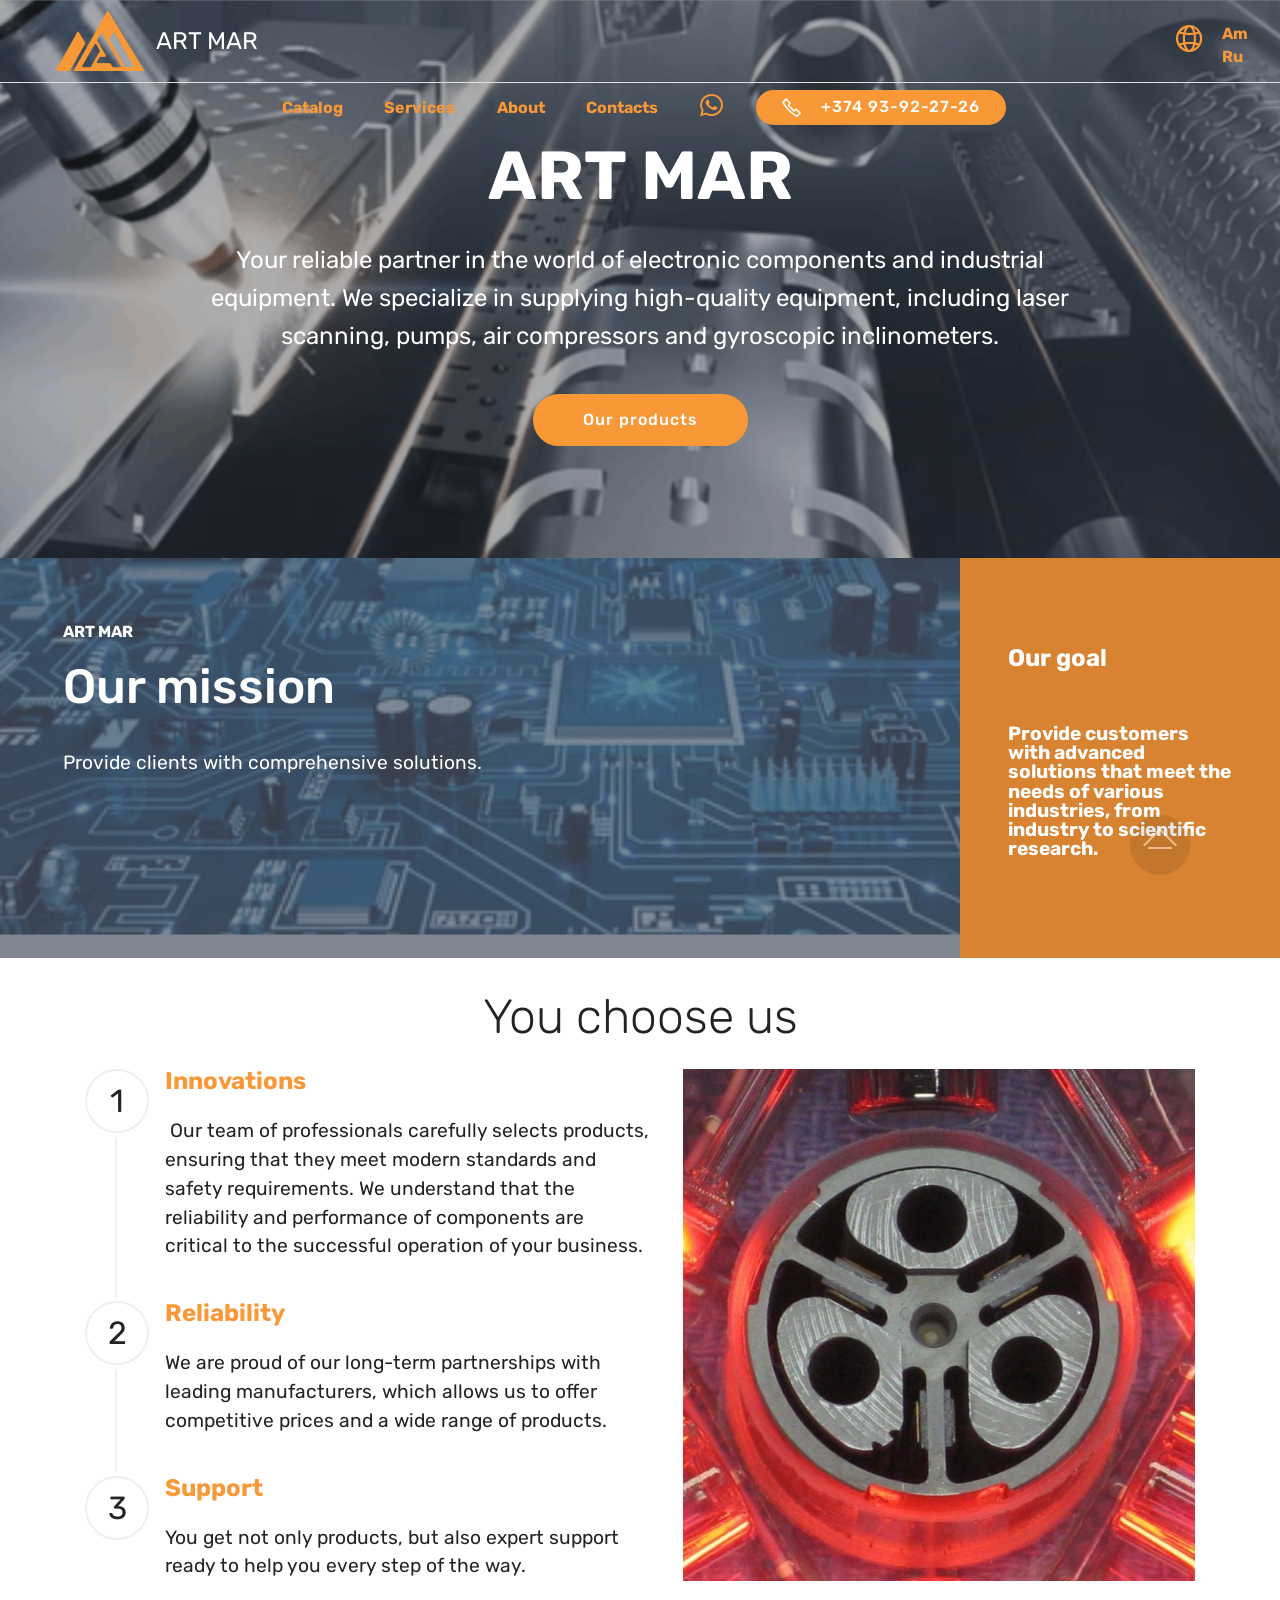
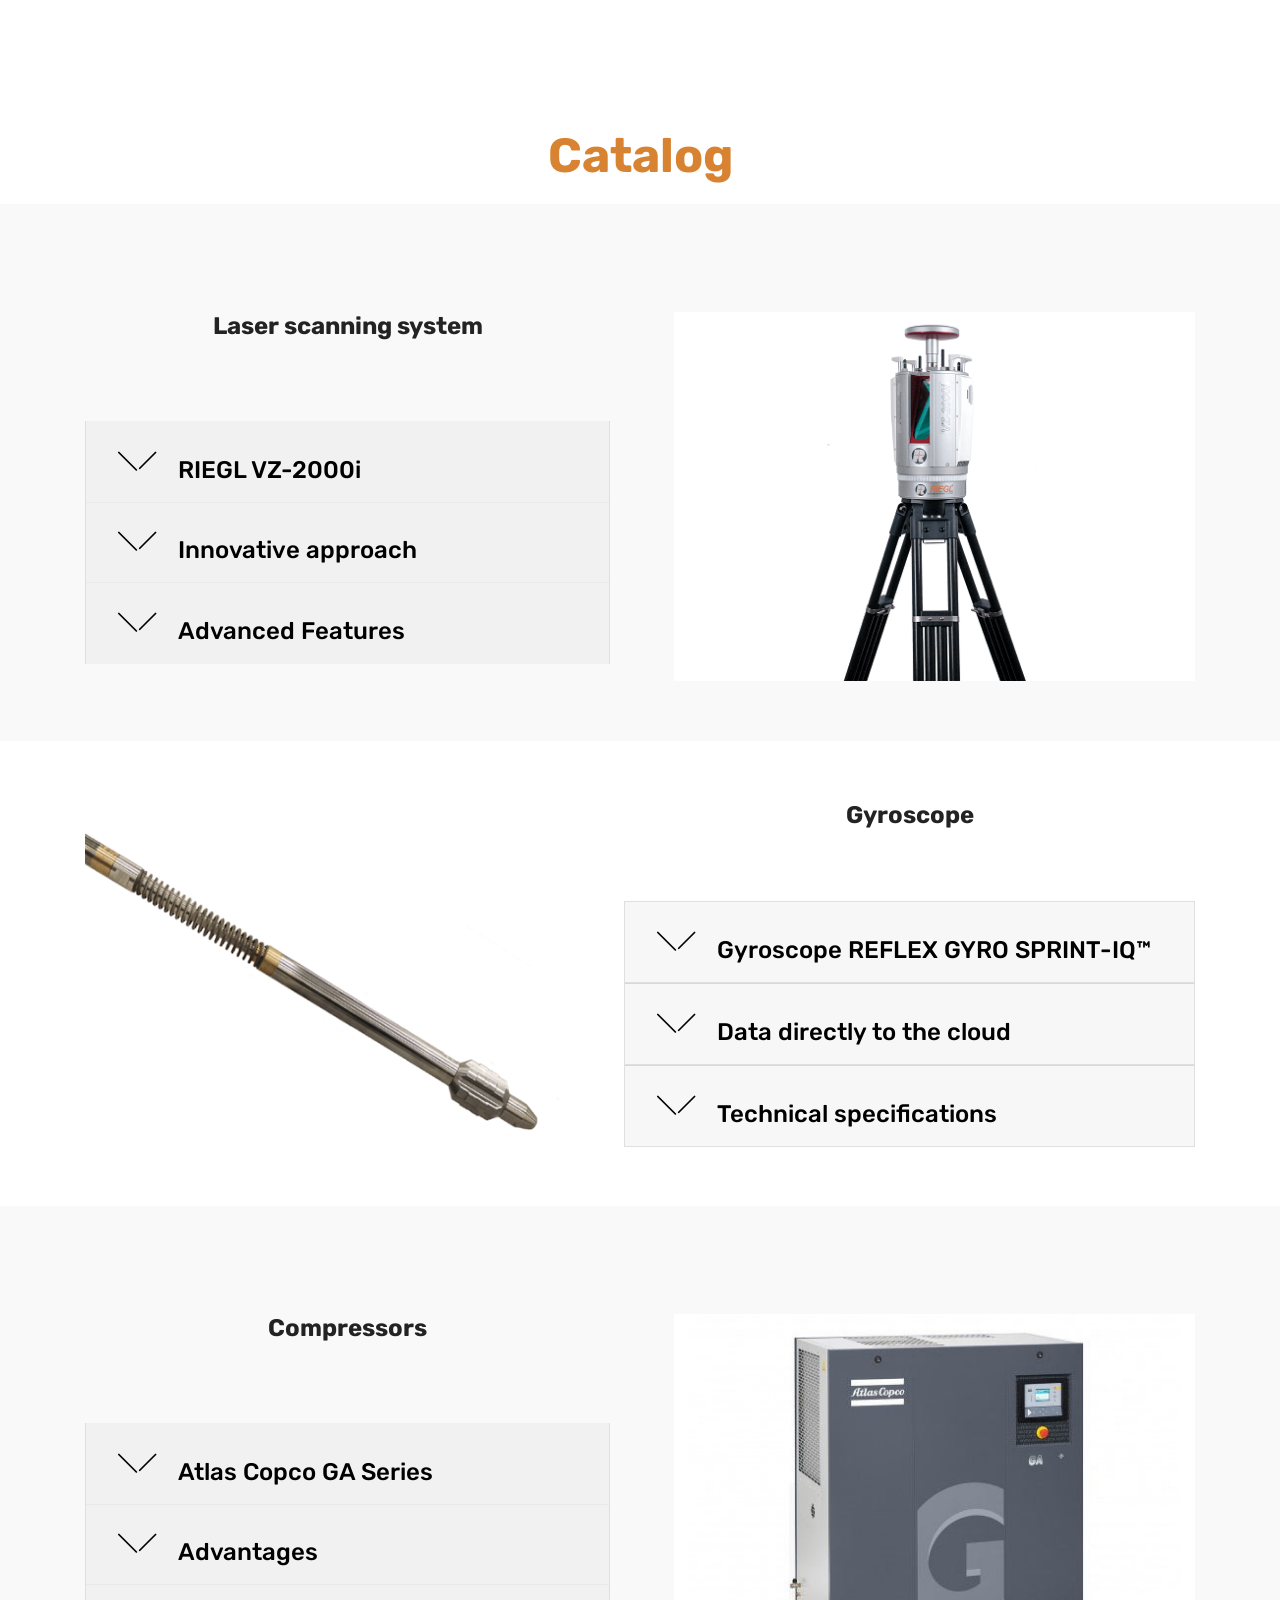
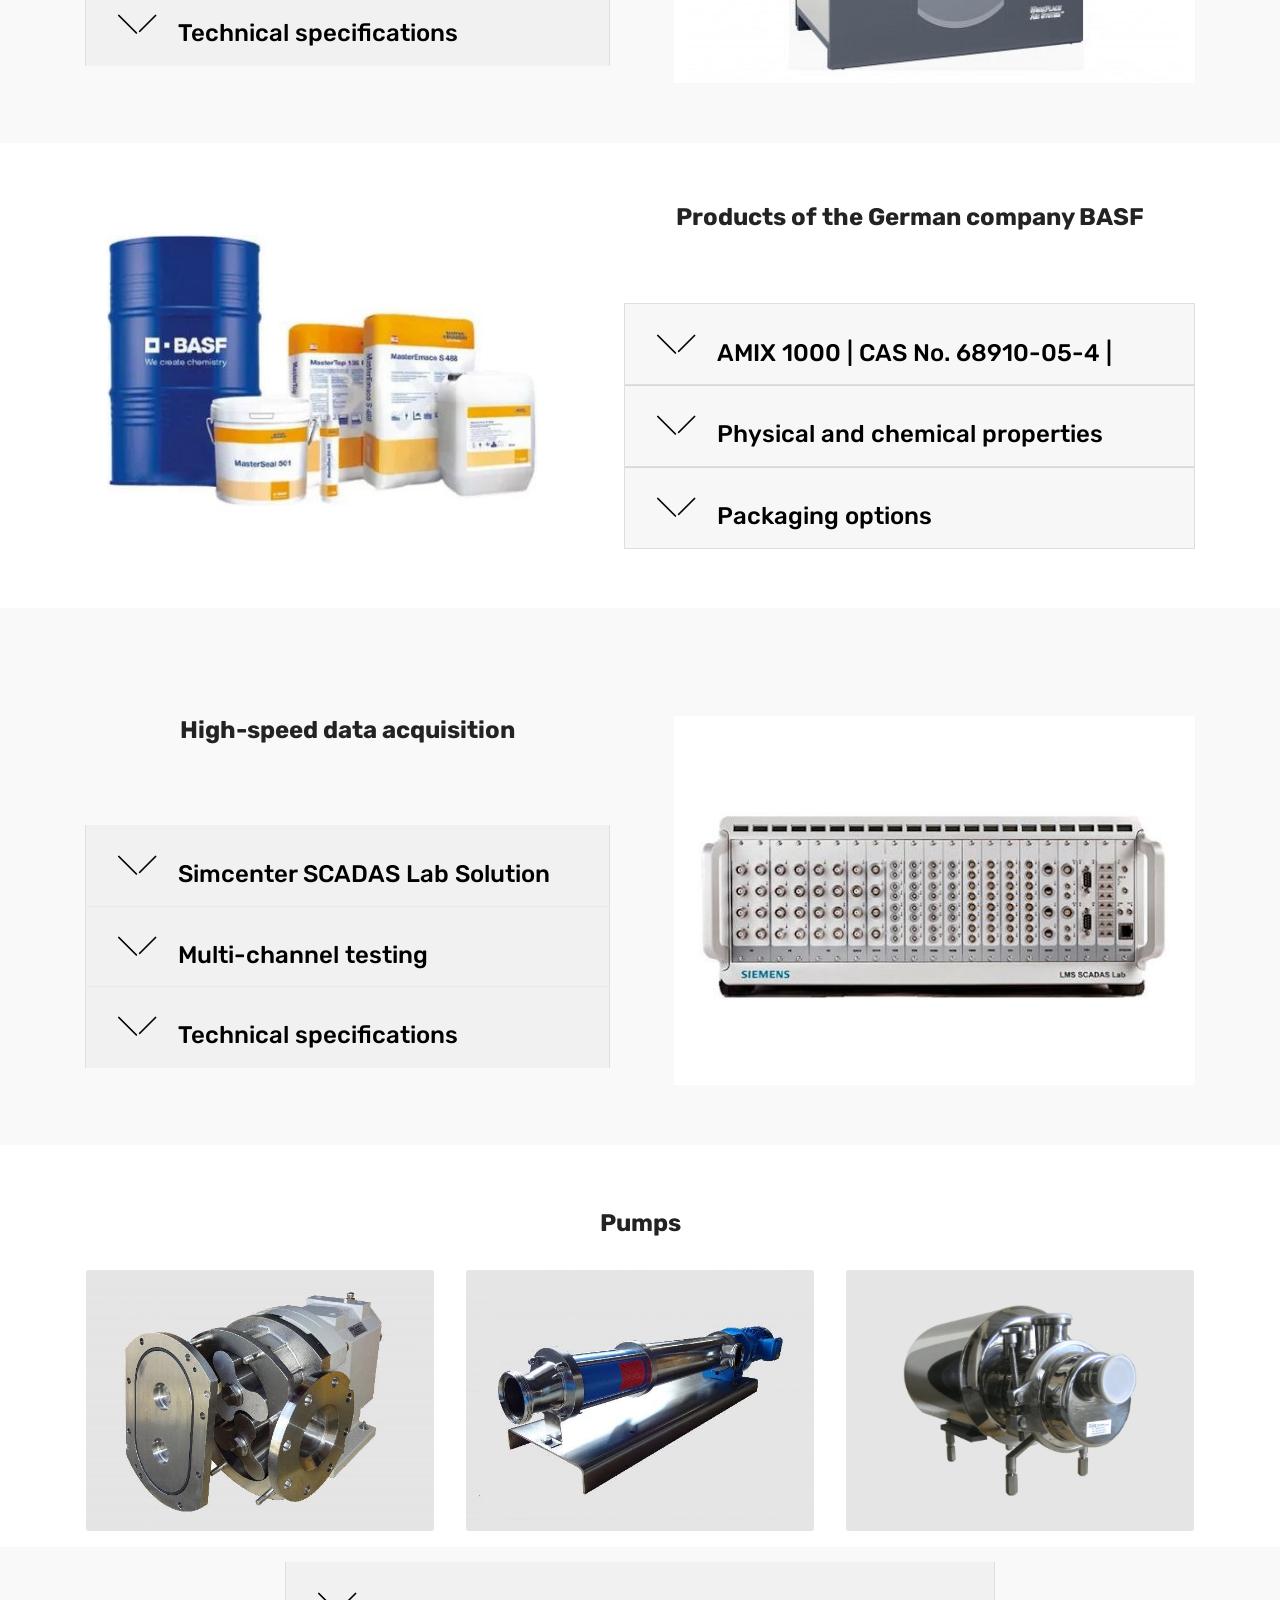
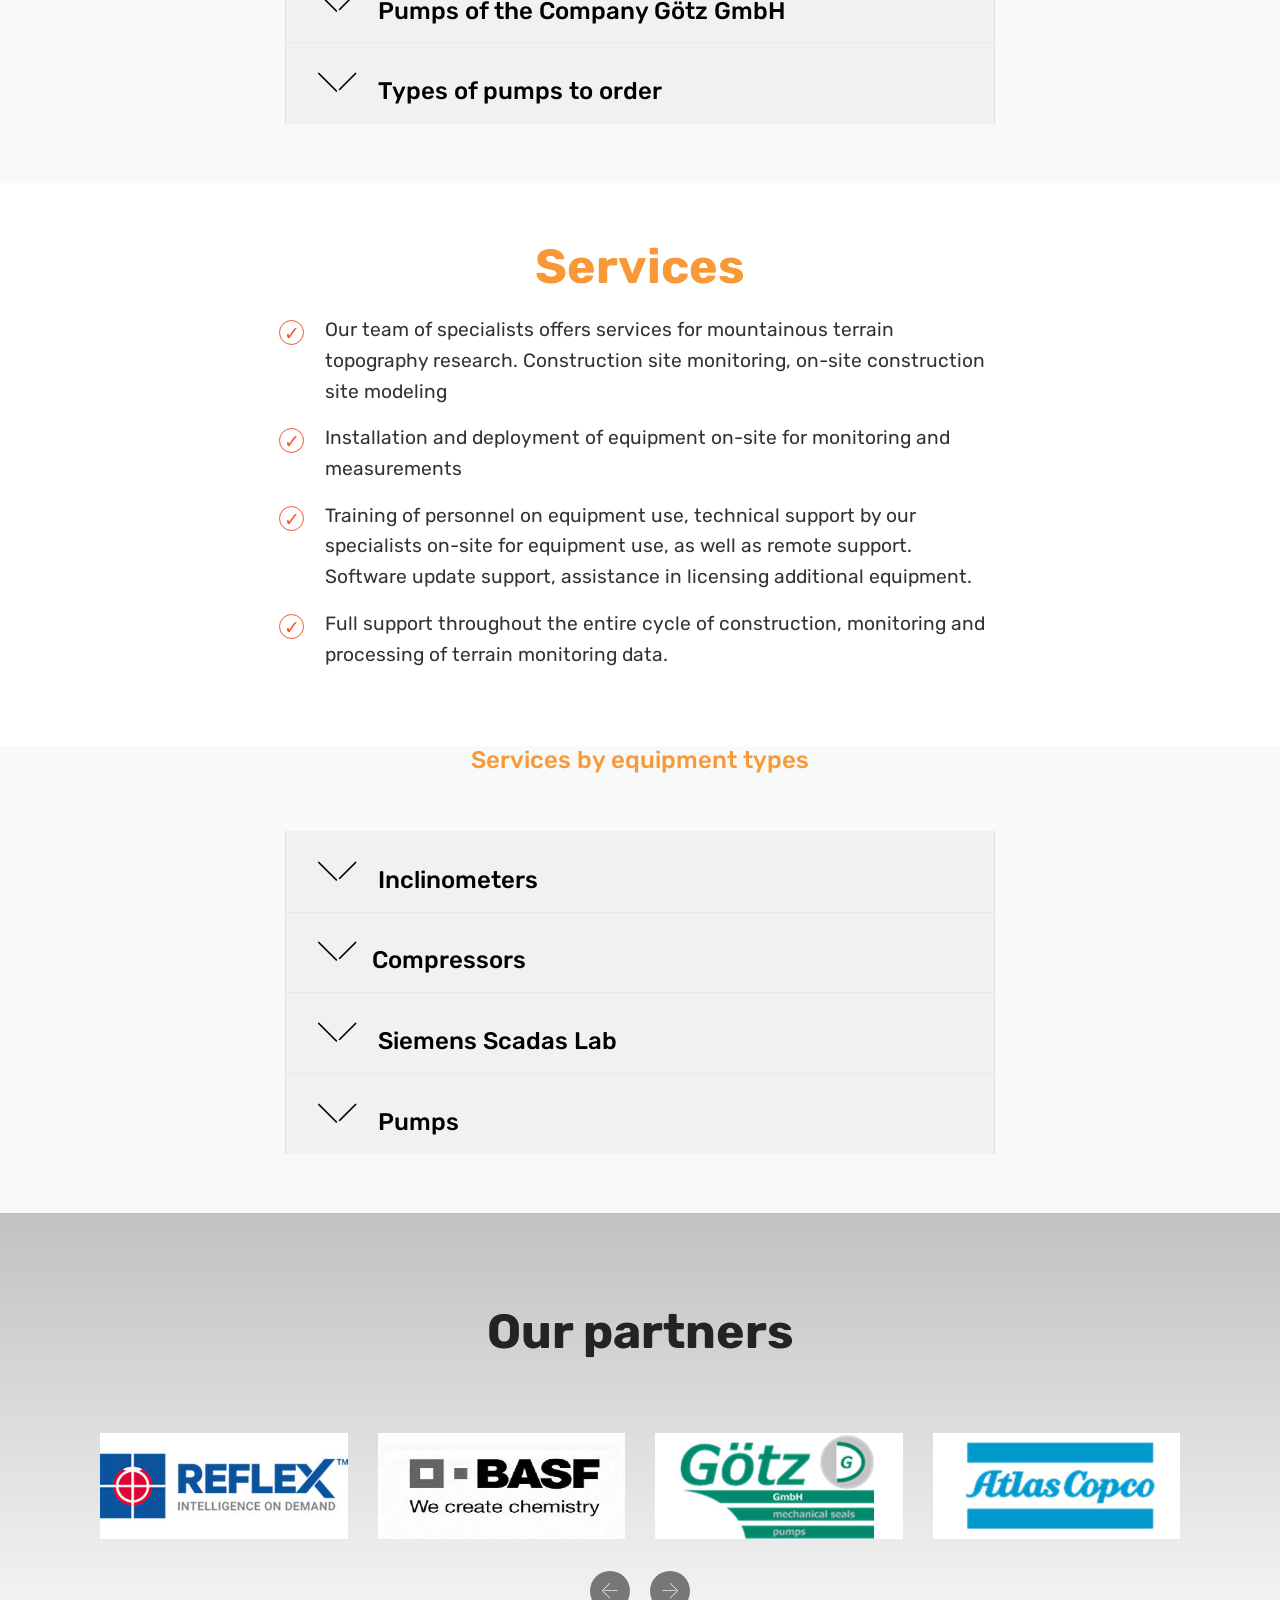
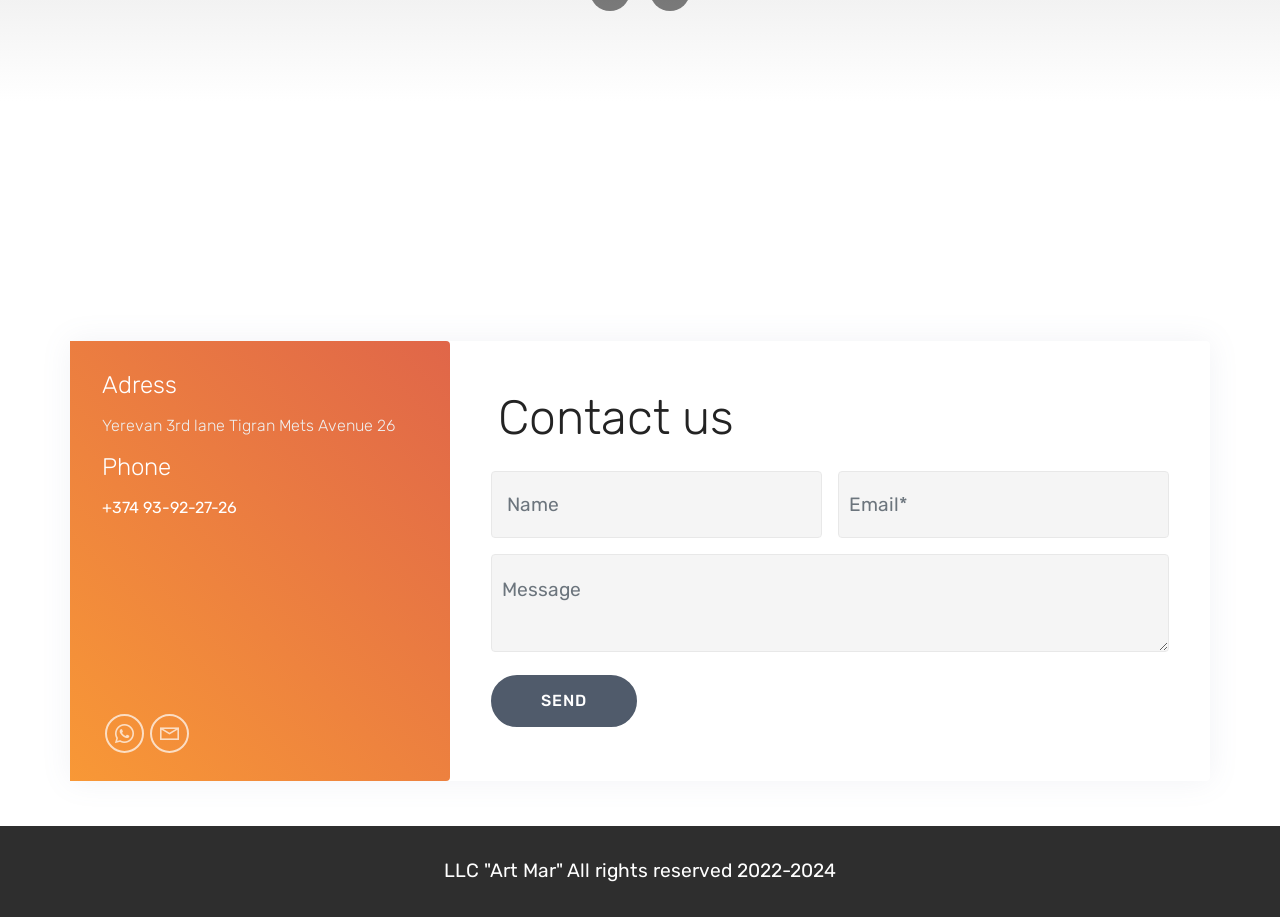
==== en/index.html @ 4bbd4795 "Import current artmar.am site (Mobirise 5.8 export, hy/en/ru) Co-Authored-By: Claude Opus 5.5 (1M co" ====
<!DOCTYPE html>
<html  >
<head>
  <!-- Site made with Mobirise Website Builder v5.8.0, https://mobirise.com -->
  <meta charset="UTF-8">
  <meta http-equiv="X-UA-Compatible" content="IE=edge">
  <meta name="generator" content="Mobirise v5.8.0, mobirise.com">
  <meta name="viewport" content="width=device-width, initial-scale=1, minimum-scale=1">
  <link rel="shortcut icon" href="assets/images/untitled-2-128x89.png" type="image/x-icon">
  <meta name="description" content="Partner in the world of electronic components and industrial equipment. We specialize in supplying high-quality equipment, including laser scanning, pumps, air compressors and gyroscopic inclinometers.">
  
  
  <title>АRT MAR</title>
  <link rel="stylesheet" href="assets/web/assets/mobirise-icons2/mobirise2.css">
  <link rel="stylesheet" href="assets/web/assets/mobirise-icons/mobirise-icons.css">
  <link rel="stylesheet" href="assets/bootstrap/css/bootstrap.min.css">
  <link rel="stylesheet" href="assets/bootstrap/css/bootstrap-grid.min.css">
  <link rel="stylesheet" href="assets/bootstrap/css/bootstrap-reboot.min.css">
  <link rel="stylesheet" href="assets/animate-css/css/animate.css">
  <link rel="stylesheet" href="assets/animate-css/css/animate.compat.css">
  <link rel="stylesheet" href="assets/animate-css/css/animate.min.css">
  <link rel="stylesheet" href="assets/animate-css/css/animation_utility.css">
  <link rel="stylesheet" href="assets/tether/tether.min.css">
  <link rel="stylesheet" href="assets/dropdown/css/style.css">
  <link rel="stylesheet" href="assets/socicon/css/styles.css">
  <link rel="stylesheet" href="assets/theme/css/style.css">
  <link rel="preload" href="https://fonts.googleapis.com/css?family=Rubik:300,400,500,600,700,800,900,300i,400i,500i,600i,700i,800i,900i&display=swap" as="style" onload="this.onload=null;this.rel='stylesheet'">
  <noscript><link rel="stylesheet" href="https://fonts.googleapis.com/css?family=Rubik:300,400,500,600,700,800,900,300i,400i,500i,600i,700i,800i,900i&display=swap"></noscript>
  <link rel="preload" as="style" href="assets/mobirise/css/mbr-additional.css"><link rel="stylesheet" href="assets/mobirise/css/mbr-additional.css" type="text/css">

  
  
  
</head>
<body>
  
  <section class="animateMenu7 extMenu7 menu cid-uuNl1DZZaf" once="menu" id="animateMenu7-2f">

    

    <nav class="navbar navbar-dropdown align-items-center navbar-fixed-top navbar-toggleable-sm bg-color transparent">
        <div class="menu-content-top" id="topLine">
            <div class="menu-logo">
                <div class="navbar-brand">
                    <span class="navbar-logo">
                        
                            <img src="assets/images/untitled-2-121x84.png" alt="" style="height: 3.8rem;">
                        
                    </span>
                    <span class="navbar-caption-wrap"><a href="https://mobiri.se" class="brand-link mbr-black text-white display-5">АRT MAR</a></span>
                </div>
            </div>
            <div class="menu-content-right">
                <div class="info-widget">
                    <a href="https://wa.me/37493922726"><span class="widget-icon mbr-iconfont mobi-mbri-globe-2 mobi-mbri" style="color: rgb(248, 152, 54); fill: rgb(248, 152, 54);"></span></a>
                    <div class="widget-content display-4">
                        <p class="widget-title mbr-fonts-style display-4"><a href="http://artmar.am/" class="text-secondary text-primary"><strong>Am</strong></a></p>
                        <p class="widget-text mbr-fonts-style display-4"><a href="http://artmar.am/ru" class="text-secondary text-primary"><strong>Ru</strong></a></p>
                    </div>
                </div>
                
                
            </div>
            <button class="navbar-toggler " type="button" data-toggle="collapse" data-target="#navbarSupportedContent, #topLine" aria-controls="navbarSupportedContent" aria-expanded="false" aria-label="Toggle navigation">
                <div class="hamburger">
                    <span></span>
                    <span></span>
                    <span></span>
                    <span></span>
                </div>
            </button>
        </div>
        <div class="menu-bottom">
            <div class="collapse navbar-collapse" id="navbarSupportedContent">
                <ul class="navbar-nav nav-dropdown js-float-line" data-app-modern-menu="true"><li class="nav-item">
                        <a class="nav-link link mbr-black text-secondary display-4" href="index.html#content4-22"><strong>Catalog</strong></a>
                    </li><li class="nav-item">
                        <a class="nav-link link mbr-black text-secondary display-4" href="index.html#content4-2a"><strong>Services</strong></a>
                    </li>
                    <li class="nav-item">
                        <a class="nav-link link mbr-black text-secondary display-4" href="index.html#step3-4"><strong>About</strong></a>
                    </li>
                    
                    <li class="nav-item">
                        <a class="nav-link link mbr-black text-secondary display-4" href="index.html#animateForm8-1k"><strong>Contacts</strong></a>
                    </li><li class="nav-item"><a class="nav-link link mbr-black text-secondary text-primary display-4" href="https://wa.me/37493922726"><span class="socicon socicon-whatsapp mbr-iconfont mbr-iconfont-btn" style="color: rgb(248, 152, 54);"></span></a></li></ul>
                <div class="navbar-buttons mbr-section-btn"><a class="btn btn-sm btn-secondary display-4" href="tel:+374 93-92-27-26"><span class="mobi-mbri mobi-mbri-phone mbr-iconfont mbr-iconfont-btn">&nbsp;</span>+374 93-92-27-26<br></a></div>
            </div>
        </div>
    </nav>
</section>

<section class="header1 cid-twp7BubWns mbr-parallax-background" id="header16-2">

    

    <div class="mbr-overlay" style="opacity: 0.4; background-color: rgb(51, 51, 51);">
    </div>

    <div class="container">
        <div class="row justify-content-md-center">
            <div class="col-md-10 align-center">
                <h1 class="mbr-section-title mbr-bold pb-3 mbr-fonts-style display-1">
                    АRТ МАR</h1>
                
                <p class="mbr-text pb-3 mbr-fonts-style display-5">Your reliable partner in the world of electronic components and industrial equipment. We specialize in supplying high-quality equipment, including laser scanning, pumps, air compressors and gyroscopic inclinometers.</p>
                <div class="mbr-section-btn"><a class="btn btn-md btn-secondary display-4" href="index.html#content4-22">Our products</a></div>
            </div>
        </div>
    </div>

</section>

<section class="animateFeatures44 extFeatures cid-utUwN54ZPF mbr-parallax-background" id="animateFeatures44-1w">

    
    <div class="mbr-overlay" style="opacity: 0.7; background-color: rgb(80, 91, 107);">
    </div>
    <div class="container-fluid fadeIn scrollanimation animate__animated animate__delay-0s animate__duration-0s animate__slower animate__repeat-1">
        <div class="row">
            <div class="col-lg-6 col-md-12 align-left">
                <div class="content-block">
                    <h3 class="mbr-section-subtitle mbr-regular mbr-black pb-2 mbr-fonts-style display-4"><strong>АRT MAR</strong></h3>
                    <h2 class="mbr-section-title mbr-semibold mbr-black pb-4 mbr-fonts-style display-2">Our mission</h2>
                    <p class="mbr-text mbr-black mbr-regular mbr-light mbr-fonts-style display-7">Provide clients with comprehensive solutions.<br></p>
                    
                </div>
            </div>

            <div class="col-lg-6 col-md-12 col align-left">
                <div class="row h-100">
                    <div class="wrap">
                        <div class="overlay"></div>
                        <div class="img-content"></div>
                        <div class="box-content">
                            <div class="content-box">
                                <h4 class="box-title2 mbr-medium mbr-white pb-2 mbr-fonts-style display-5"><strong><br>Our goal</strong></h4>
                                <h3 class="box-text2 mbr-regular mbr-white pb-2 mbr-fonts-style display-7"><br><br><strong>Provide customers with advanced solutions that meet the needs of various industries, from industry to scientific research.</strong></h3>
                            </div>
                        </div>
                    </div>
                </div>
            </div>
        </div>
    </div>
</section>

<section class="step3 cid-twpafjg8yU" id="step3-4">

    

    
    
    <div class="container">
        <h2 class="mbr-section-title pb-3 mbr-fonts-style align-center display-2">You choose us</h2>
        
        <div class="media-container-row">
            <div class="media-block" style="width: 49%;">
                <div class="mbr-figure">
                    <img src="assets/images/rlg-scaled-2-1023x724.jpeg" alt="">
                </div>
            </div>
            <div class="step-container">
                <div class="card separline pb-4">
                    <div class="step-element d-flex">
                        <div class="step-wrapper pr-3">
                            <div class="step d-flex align-items-center justify-content-center">
                                1
                            </div>
                        </div>          
                        <div class="step-text-content">
                            <h4 class="mbr-step-title pb-3 mbr-fonts-style display-5"><strong>Innovations</strong></h4>
                            <p class="mbr-step-text mbr-fonts-style display-7">&nbsp;Our team of professionals carefully selects products, ensuring that they meet modern standards and safety requirements. We understand that the reliability and performance of components are critical to the successful operation of your business.<br></p>
                        </div>
                    </div>
                </div>

                <div class="card separline pb-4">
                    <div class="step-element d-flex">
                        <div class="step-wrapper pr-3">
                            <div class="step d-flex align-items-center justify-content-center">
                                2
                            </div>
                        </div>          
                        <div class="step-text-content">
                            <h4 class="mbr-step-title pb-3 mbr-fonts-style display-5"><strong>Reliability</strong></h4>
                            <p class="mbr-step-text mbr-fonts-style display-7">We are proud of our long-term partnerships with leading manufacturers, which allows us to offer competitive prices and a wide range of products.<br></p>
                        </div>
                    </div>
                </div>

                <div class="card">
                    <div class="step-element d-flex">
                        <div class="step-wrapper pr-3">
                            <div class="step d-flex align-items-center justify-content-center">
                                3
                            </div>
                        </div>          
                        <div class="step-text-content">
                            <h4 class="mbr-step-title pb-3 mbr-fonts-style display-5"><strong>Support</strong></h4>
                            <p class="mbr-step-text mbr-fonts-style display-7">You get not only products, but also expert support ready to help you every step of the way.</p>
                        </div>
                    </div>
                </div>

                

                

                

                

                

                
            </div>
        </div>
    </div>
</section>

<section class="mbr-section content4 cid-utUIj5cGwU" id="content4-22">

    

    <div class="container">
        <div class="media-container-row">
            <div class="title col-12 col-md-8">
                <h2 class="align-center pb-3 mbr-fonts-style display-2"><strong>
                    Catalog</strong></h2>
                
                
            </div>
        </div>
    </div>
</section>

<section class="accordion2 cid-utTZtPCnCN" id="accordion2-1n">

    


    
    <div class="container">
        <div class="media-container-row pt-5">
            <div class="accordion-content">
                <h2 class="mbr-section-title align-center pb-3 mbr-fonts-style display-5"><strong>Laser scanning system</strong></h2>
                
                <div id="bootstrap-accordion_5" class="panel-group accordionStyles accordion pt-5 mt-3" role="tablist" aria-multiselectable="true">
                        <div class="card">
                            <div class="card-header" role="tab" id="headingOne">
                                <a role="button" class="collapsed panel-title text-black" data-toggle="collapse" data-core="" href="#collapse1_5" aria-expanded="false" aria-controls="collapse1">
                                    <h4 class="mbr-fonts-style display-5">
                                        <span class="sign mbr-iconfont mbri-arrow-down inactive"></span>&nbsp;RIEGL VZ-2000i</h4>
                                </a>
                            </div>
                            <div id="collapse1_5" class="panel-collapse noScroll collapse" role="tabpanel" aria-labelledby="headingOne" data-parent="#bootstrap-accordion_5">
                                <div class="panel-body p-4">
                                    <p class="mbr-fonts-style panel-text display-7">
                                       Based on RIEGL's innovative, forward-looking data processing architecture, internet connectivity and the latest LiDAR waveform processing technology, the RIEGL VZ-2000i long-range 3D laser scanning system combines ease of use in the field with fast, high-accuracy data collection.</p>
                                </div>
                            </div>
                        </div>
                
                        <div class="card">
                            <div class="card-header" role="tab" id="headingTwo">
                                <a role="button" class="collapsed panel-title text-black" data-toggle="collapse" data-core="" href="#collapse2_5" aria-expanded="false" aria-controls="collapse2">
                                    <h4 class="mbr-fonts-style mbr-fonts-style display-5">
                                        <span class="sign mbr-iconfont mbri-arrow-down inactive"></span>&nbsp;Innovative approach</h4>
                                </a>
                                
                            </div>
                            <div id="collapse2_5" class="panel-collapse noScroll collapse" role="tabpanel" aria-labelledby="headingTwo" data-parent="#bootstrap-accordion_5">
                                <div class="panel-body p-4">
                                    <p class="mbr-fonts-style panel-text display-7">
                                       The new processing architecture allows various background tasks (such as point cloud registration, georeferencing, orientation using the integrated inertial measurement unit, etc.) to be performed on board in parallel with the simultaneous acquisition of scan and image data. </p>
                                </div>
                            </div>
                        </div>
                
                        <div class="card">
                            <div class="card-header" role="tab" id="headingThree">
                                <a role="button" class="collapsed panel-title text-black" data-toggle="collapse" data-core="" href="#collapse3_5" aria-expanded="false" aria-controls="collapse3">
                                    <h4 class="mbr-fonts-style display-5">
                                        <span class="sign mbr-iconfont mbri-arrow-down inactive"></span>&nbsp;Advanced Features</h4>
                                </a>
                            </div>
                            <div id="collapse3_5" class="panel-collapse noScroll collapse" role="tabpanel" aria-labelledby="headingThree" data-parent="#bootstrap-accordion_5">
                                <div class="panel-body p-4">
                                    <p class="mbr-fonts-style panel-text display-7">Complete documentation of the scanner software components, available directly on the RIEGL VZ-2000i, provides a solid basis for creating your own python applications to extend the scanner's functionality.</p>
                                </div>
                            </div>
                        </div>
                
                        
                
                        
                
                        
                </div>
            </div>
            <div class="mbr-figure" style="width: 105%;">
                    <img src="assets/images/laser-530x375.png" alt="">
            </div>
        </div>
    </div>
</section>

<section class="toggle2 cid-utTZKrBmK6" id="toggle2-1o">
    
        

    
        <div class="container">
            <div class="media-container-row">
                    <div class="toggle-content">
                        <h2 class="mbr-section-title pb-3 align-left mbr-fonts-style display-5"><strong>Gyroscope</strong></h2>
                        
                        <div id="bootstrap-toggle" class="toggle-panel accordionStyles tab-content pt-5 mt-2">
                            <div class="card">
                                <div class="card-header" role="tab" id="headingOne">
                                    <a role="button" class="collapsed panel-title text-black" data-toggle="collapse" data-core="" href="#collapse1_6" aria-expanded="false" aria-controls="collapse1">
                                        <h4 class="mbr-fonts-style display-5">
                                            <span class="sign mbr-iconfont mbri-arrow-down inactive"></span>&nbsp;Gyroscope REFLEX GYRO SPRINT-IQ™</h4>
                                    </a>
                                </div>
                                <div id="collapse1_6" class="panel-collapse noScroll collapse" role="tabpanel" aria-labelledby="headingOne">
                                    <div class="panel-body p-4">
                                        <p class="mbr-fonts-style panel-text display-7">It operates in continuous, single, multiple and measurement modes and provides high-precision survey data at a speed 3 times faster than currently used gyroscopes.</p>
                                    </div>
                                </div>
                            </div>
                            <div class="card">
                                <div class="card-header" role="tab" id="headingTwo">
                                    <a role="button" class="collapsed panel-title text-black" data-toggle="collapse" data-core="" href="#collapse2_6" aria-expanded="false" aria-controls="collapse2">
                                        <h4 class="mbr-fonts-style display-5">
                                            <span class="sign mbr-iconfont mbri-arrow-down inactive"></span>&nbsp;Data directly to the cloud</h4>
                                    </a>
                                </div>
                                <div id="collapse2_6" class="panel-collapse noScroll collapse" role="tabpanel" aria-labelledby="headingTwo">
                                    <div class="panel-body p-4">
                                        <p class="mbr-fonts-style panel-text display-7">
                                           Capable of surveying at any angle, the REFLEX GYRO SPRINT-IQ™ is well suited for underground and surface drilling in the mineral exploration industry. Working closely with drilling operators, REFLEX has developed a universal undercarriage so that the REFLEX GYRO SPRINT-IQ™ can be used in all standard RC and diamond core applications.</p>
                                    </div>
                                </div>
                            </div>
                            <div class="card">
                                <div class="card-header" role="tab" id="headingThree">
                                    <a role="button" class="collapsed panel-title text-black" data-toggle="collapse" data-core="" href="#collapse3_6" aria-expanded="true" aria-controls="collapse3">
                                        <h4 class="mbr-fonts-style display-5">
                                            <span class="sign mbr-iconfont mbri-arrow-down inactive"></span>&nbsp;Technical specifications</h4>
                                    </a>
                                </div>
                                <div id="collapse3_6" class="panel-collapse noScroll collapse" role="tabpanel" aria-labelledby="headingThree">
                                    <div class="panel-body p-4">
                                        <p class="mbr-fonts-style panel-text display-7">- 42.5mm outer diameter. 1400mm length including battery*<br>- Weight 8kg including battery*<br>- Operating conditions Temperature from 0ºC to +70ºC (from 32ºF to +158ºF)<br>- Depth 6,000psi (3,000m fresh water)<br>- Shock load 500g (including submarine)<br>- Specifications Azimuth +/- 1º ** Immersion +/- 0. 3º<br>- Overview Single and multi-frame modes, continuous mode<br>- Data export CSV<br>- Shooting time &gt;50m/min, continuous<br>- BATTERIES Type Ni-MH. Rechargeable. Operating time 15 hours each. Possibility of replacing in the field. 2 batteries included<br>- Data amount 11 hours of continuous operation<br>- Data export USB and WiFi Format CSV<br></p>
                                    </div>
                                </div>
                            </div>
                            
                            
                            
                        </div>
                    </div>
                <div class="mbr-figure" style="width: 89%;">
                     <img src="assets/images/hiriscope-530x375.png" alt="">
                </div>
            </div>
        </div>
</section>

<section class="accordion2 cid-utTZLObnFg" id="accordion2-1p">

    


    
    <div class="container">
        <div class="media-container-row pt-5">
            <div class="accordion-content">
                <h2 class="mbr-section-title align-center pb-3 mbr-fonts-style display-5"><strong>
                        Compressors</strong></h2>
                
                <div id="bootstrap-accordion_7" class="panel-group accordionStyles accordion pt-5 mt-3" role="tablist" aria-multiselectable="true">
                        <div class="card">
                            <div class="card-header" role="tab" id="headingOne">
                                <a role="button" class="collapsed panel-title text-black" data-toggle="collapse" data-core="" href="#collapse1_7" aria-expanded="false" aria-controls="collapse1">
                                    <h4 class="mbr-fonts-style display-5">
                                        <span class="sign mbr-iconfont mbri-arrow-down inactive"></span>&nbsp;Atlas Copco GA Series</h4>
                                </a>
                            </div>
                            <div id="collapse1_7" class="panel-collapse noScroll collapse" role="tabpanel" aria-labelledby="headingOne" data-parent="#bootstrap-accordion_7">
                                <div class="panel-body p-4">
                                    <p class="mbr-fonts-style panel-text display-7">Original oil-free screw compressors and accessories Atlas Copco GA Series up to 250 kW<br>Atlas Copco compressors are ahead of all competitors in terms of compressed air quality and more. This Swiss manufacturer has managed to create equipment that never fails.<br></p>
                                </div>
                            </div>
                        </div>
                
                        <div class="card">
                            <div class="card-header" role="tab" id="headingTwo">
                                <a role="button" class="collapsed panel-title text-black" data-toggle="collapse" data-core="" href="#collapse2_7" aria-expanded="false" aria-controls="collapse2">
                                    <h4 class="mbr-fonts-style mbr-fonts-style display-5">
                                        <span class="sign mbr-iconfont mbri-arrow-down inactive"></span> Advantages
                                    </h4>
                                </a>
                                
                            </div>
                            <div id="collapse2_7" class="panel-collapse noScroll collapse" role="tabpanel" aria-labelledby="headingTwo" data-parent="#bootstrap-accordion_7">
                                <div class="panel-body p-4">
                                    <p class="mbr-fonts-style panel-text display-7">- maximum energy efficiency<br>- long intervals between maintenance<br>- low noise level<br>- no vibration<br>- environmental safety<br>- 150 years of brand history<br>- reliable operation even in difficult climatic conditions<br></p>
                                </div>
                            </div>
                        </div>
                
                        <div class="card">
                            <div class="card-header" role="tab" id="headingThree">
                                <a role="button" class="collapsed panel-title text-black" data-toggle="collapse" data-core="" href="#collapse3_7" aria-expanded="false" aria-controls="collapse3">
                                    <h4 class="mbr-fonts-style display-5">
                                        <span class="sign mbr-iconfont mbri-arrow-down inactive"></span>&nbsp;Technical specifications</h4>
                                </a>
                            </div>
                            <div id="collapse3_7" class="panel-collapse noScroll collapse" role="tabpanel" aria-labelledby="headingThree" data-parent="#bootstrap-accordion_7">
                                <div class="panel-body p-4">
                                    <p class="mbr-fonts-style panel-text display-7">- pressure from 3 to 40 bar<br>- capacity from 0.4 to 100 m3/min.<br>- power from 2.2 to 500 kW<br></p>
                                </div>
                            </div>
                        </div>
                
                        
                
                        
                
                        
                </div>
            </div>
            <div class="mbr-figure" style="width: 105%;">
                    <img src="assets/images/kompressor-530x375.jpg" alt="">
            </div>
        </div>
    </div>
</section>

<section class="toggle2 cid-utTZMn1sm5" id="toggle2-1q">
    
        

    
        <div class="container">
            <div class="media-container-row">
                    <div class="toggle-content">
                        <h2 class="mbr-section-title pb-3 align-left mbr-fonts-style display-5"><strong>Products of the German company BASF</strong></h2>
                        
                        <div id="bootstrap-toggle" class="toggle-panel accordionStyles tab-content pt-5 mt-2">
                            <div class="card">
                                <div class="card-header" role="tab" id="headingOne">
                                    <a role="button" class="collapsed panel-title text-black" data-toggle="collapse" data-core="" href="#collapse1_8" aria-expanded="false" aria-controls="collapse1">
                                        <h4 class="mbr-fonts-style display-5">
                                            <span class="sign mbr-iconfont mbri-arrow-down inactive"></span>&nbsp;AMIX 1000 | CAS No. 68910-05-4 |</h4>
                                    </a>
                                </div>
                                <div id="collapse1_8" class="panel-collapse noScroll collapse" role="tabpanel" aria-labelledby="headingOne">
                                    <div class="panel-body p-4">
                                        <p class="mbr-fonts-style panel-text display-7">
                                           AMIX 1000 is a component used in so-called "anti-seize" additives for asphalt mixtures. These additives promote adhesion between the mineral and bitumen components of asphalt. In addition, AMIX 1000 is a component of additives for fuels and lubricants and epoxy hardener systems, and serves as a corrosion inhibitor in various areas of the chemical industry. </p>
                                    </div>
                                </div>
                            </div>
                            <div class="card">
                                <div class="card-header" role="tab" id="headingTwo">
                                    <a role="button" class="collapsed panel-title text-black" data-toggle="collapse" data-core="" href="#collapse2_8" aria-expanded="false" aria-controls="collapse2">
                                        <h4 class="mbr-fonts-style display-5">
                                            <span class="sign mbr-iconfont mbri-arrow-down inactive"></span>&nbsp;Physical and chemical properties</h4>
                                    </a>
                                </div>
                                <div id="collapse2_8" class="panel-collapse noScroll collapse" role="tabpanel" aria-labelledby="headingTwo">
                                    <div class="panel-body p-4">
                                        <p class="mbr-fonts-style panel-text display-7">State: liquid<br>Form: highly viscous, liquid<br>Colour: amber-dark brown<br>Odour: amine-like, toxic by inhalation Melting point: about -30 °C<br>Boiling range: 236 - 310 °C (1,013 hPa) Flammability: non-flammable<br>Ignition temperature: 357 °C (DIN EN 14522) Thermal decomposition: 335 °C, 200 kJ/kg (DDK (DIN 51007)).<br>Not a self-degrading substance.<br>Solubility in water: miscible (20 °C) Relative density: 1.0316 (20 °C) (OECD Guideline 109)<br>Density: 1.034 g/cm3 (20 °C)<br>Relative vapour density (air): &gt; 1 (20 °C) Heavier than air.<br>The substance/product is placed on the market or used in a non-solid or granular state.<br></p>
                                    </div>
                                </div>
                            </div>
                            <div class="card">
                                <div class="card-header" role="tab" id="headingThree">
                                    <a role="button" class="collapsed panel-title text-black" data-toggle="collapse" data-core="" href="#collapse3_8" aria-expanded="true" aria-controls="collapse3">
                                        <h4 class="mbr-fonts-style display-5">
                                            <span class="sign mbr-iconfont mbri-arrow-down inactive"></span>&nbsp;Packaging options</h4>
                                    </a>
                                </div>
                                <div id="collapse3_8" class="panel-collapse noScroll collapse" role="tabpanel" aria-labelledby="headingThree">
                                    <div class="panel-body p-4">
                                        <p class="mbr-fonts-style panel-text display-7">1 kg Glass bottle<br>200 kg Steel barrels<br></p>
                                    </div>
                                </div>
                            </div>
                            
                            
                            
                        </div>
                    </div>
                <div class="mbr-figure" style="width: 89%;">
                     <img src="assets/images/chemistry-530x375.jpg" alt="">
                </div>
            </div>
        </div>
</section>

<section class="accordion2 cid-utTZNjbxmX" id="accordion2-1r">

    


    
    <div class="container">
        <div class="media-container-row pt-5">
            <div class="accordion-content">
                <h2 class="mbr-section-title align-center pb-3 mbr-fonts-style display-5"><strong>High-speed data acquisition</strong></h2>
                
                <div id="bootstrap-accordion_9" class="panel-group accordionStyles accordion pt-5 mt-3" role="tablist" aria-multiselectable="true">
                        <div class="card">
                            <div class="card-header" role="tab" id="headingOne">
                                <a role="button" class="collapsed panel-title text-black" data-toggle="collapse" data-core="" href="#collapse1_9" aria-expanded="false" aria-controls="collapse1">
                                    <h4 class="mbr-fonts-style display-5">
                                        <span class="sign mbr-iconfont mbri-arrow-down inactive"></span>&nbsp;Simcenter SCADAS Lab Solution</h4>
                                </a>
                            </div>
                            <div id="collapse1_9" class="panel-collapse noScroll collapse" role="tabpanel" aria-labelledby="headingOne" data-parent="#bootstrap-accordion_9">
                                <div class="panel-body p-4">
                                    <p class="mbr-fonts-style panel-text display-7">for high-speed data acquisition in the lab<br>• The system is designed to fit in a standard 19-inch rack and is powered by AC power<br>• Channel scalability: from eight to over a thousand channels<br>• Excellent data quality, high throughput and channel density: up to 480 channels in a single crate<br>• Supports unlimited channels<br>• Powerful system that does not take up much space in the lab<br></p>
                                </div>
                            </div>
                        </div>
                
                        <div class="card">
                            <div class="card-header" role="tab" id="headingTwo">
                                <a role="button" class="collapsed panel-title text-black" data-toggle="collapse" data-core="" href="#collapse2_9" aria-expanded="false" aria-controls="collapse2">
                                    <h4 class="mbr-fonts-style mbr-fonts-style display-5">
                                        <span class="sign mbr-iconfont mbri-arrow-down inactive"></span>&nbsp;Multi-channel testing</h4>
                                </a>
                                
                            </div>
                            <div id="collapse2_9" class="panel-collapse noScroll collapse" role="tabpanel" aria-labelledby="headingTwo" data-parent="#bootstrap-accordion_9">
                                <div class="panel-body p-4">
                                    <p class="mbr-fonts-style panel-text display-7">
                                       The Simcenter SCADAS Lab solution offers matching amplifiers with unmatched throughput independent of the number of channels, making it an ideal choice for multi-channel modal testing, aircraft ground frequency testing, high-frequency acoustic testing, turbine testing, and other data-intensive measurements. In addition, the mobile capabilities of the SCADAS platform allow the Simcenter SCADAS Lab crate to be connected to the Simcenter SCADAS Mobile analyzer or Simcenter SCADAS Recorder without the need to reconfigure the data acquisition system.</p>
                                </div>
                            </div>
                        </div>
                
                        <div class="card">
                            <div class="card-header" role="tab" id="headingThree">
                                <a role="button" class="collapsed panel-title text-black" data-toggle="collapse" data-core="" href="#collapse3_9" aria-expanded="false" aria-controls="collapse3">
                                    <h4 class="mbr-fonts-style display-5">
                                        <span class="sign mbr-iconfont mbri-arrow-down inactive"></span>&nbsp;Technical specifications</h4>
                                </a>
                            </div>
                            <div id="collapse3_9" class="panel-collapse noScroll collapse" role="tabpanel" aria-labelledby="headingThree" data-parent="#bootstrap-accordion_9">
                                <div class="panel-body p-4">
                                    <p class="mbr-fonts-style panel-text display-7">• Sampling rate up to 204.8 kHz per channel, throughput up to 19 Msps<br>• 24-bit sigma-delta ADC<br>• 150 dB dynamic range<br>• Various types of matching amplifiers and a large selection of standard connectors, including BNC, CAMAC LEMO® and Sub-D for use with patch panels<br>• Optional interfaces for connection to digital CAN-bus data buses, two inputs for connecting speed sensors and outputs from signal generators<br>• Connection of "master" and "slave" crates for distributed configuration of data acquisition systems using long-distance fiber optic cables with a data transfer rate of 1.25 Gbps<br>• Only high-quality electronic components with an extended operating temperature range are used in the amplifiers for optimal reliability<br>Model SCADAS lab<br>BrandSiemens<br>Country - Belgium<br></p>
                                </div>
                            </div>
                        </div>
                
                        
                
                        
                
                        
                </div>
            </div>
            <div class="mbr-figure" style="width: 105%;">
                    <img src="assets/images/simcenter-530x375.jpg" alt="">
            </div>
        </div>
    </div>
</section>

<section data-bs-version="5.1" class="header6 cid-utUHbFwsO4" id="header6-20">

    

    
    

    <div class="align-center container">
        <div class="row justify-content-center">
            <div class="col-12 col-lg-12">
                <h1 class="mbr-section-title mbr-fonts-style mbr-white mb-3 display-5"><strong>Pumps</strong></h1>
                
                
                
            </div>
        </div>
    </div>
</section>

<section class="animateFeatures30 extFeatures cid-utU1jKp8E1" id="animateFeatures30-1t">

    

    
    
    <div class="container fadeIn scrollanimation animate__animated animate__delay-0s animate__duration-0s animate__slower animate__repeat-1">
        <div class="row justify-content-center">
            <div class="card p-3 col-12 col-md-6 col-lg-4">
                <div class="card-wrapper">
                    <div class="card-img">
                        <img src="assets/images/nasos-624x468.jpg" alt="">
                    </div>
                    
                </div>
            </div>
            <div class="card p-3 col-12 col-md-6 col-lg-4">
                <div class="card-wrapper">
                    <div class="card-img">
                        <img src="assets/images/nasos-p2-630x472.jpg" alt="">
                    </div>
                    
                </div>
            </div>
            <div class="card p-3 col-12 col-md-6 col-lg-4">
                <div class="card-wrapper">
                    <div class="card-img">
                        <img src="assets/images/nasos-p1-440x330.png" alt="">
                    </div>
                    
                </div>
            </div>
            
        </div>
        
    </div>
</section>

<section class="accordion1 cid-utUwCI1lzx" id="accordion1-1v">

    

    
    <div class="container">
        <div class="media-container-row">
            <div class="col-12 col-md-8">
                <div class="section-head text-center space30">
                    
                </div>
                <div class="clearfix"></div>
                <div id="bootstrap-accordion_12" class="panel-group accordionStyles accordion" role="tablist" aria-multiselectable="true">
                    <div class="card">
                        <div class="card-header" role="tab" id="headingOne">
                            <a role="button" class="panel-title collapsed text-black" data-toggle="collapse" data-core="" href="#collapse1_12" aria-expanded="false" aria-controls="collapse1">
                                <h4 class="mbr-fonts-style display-5">
                                    <span class="sign mbr-iconfont mbri-arrow-down inactive"></span>&nbsp;Pumps of the Company Götz GmbH</h4>
                            </a>
                        </div>
                        <div id="collapse1_12" class="panel-collapse noScroll collapse " role="tabpanel" aria-labelledby="headingOne" data-parent="#bootstrap-accordion_12">
                            <div class="panel-body p-4">
                                <p class="mbr-fonts-style panel-text display-7">The pumps are designed for various industrial processes. In particular, these are pumps for the beverage, food and chemical industries.</p>
                            </div>
                        </div>
                    </div>
                    <div class="card">
                        <div class="card-header" role="tab" id="headingTwo">
                            <a role="button" class="collapsed panel-title text-black" data-toggle="collapse" data-core="" href="#collapse2_12" aria-expanded="false" aria-controls="collapse2">
                                <h4 class="mbr-fonts-style display-5">
                                    <span class="sign mbr-iconfont mbri-arrow-down inactive"></span>&nbsp;Types of pumps to order</h4>
                            </a>

                        </div>
                        <div id="collapse2_12" class="panel-collapse noScroll collapse" role="tabpanel" aria-labelledby="headingTwo" data-parent="#bootstrap-accordion_12">
                            <div class="panel-body p-4">
                                <p class="mbr-fonts-style panel-text display-7">Diaphragm pumps (hygienic)<br>Centrifugal pumps<br>Vacuum pumps<br>Submersible pumps<br>Boiler feed pumps<br>Side channel pumps<br>High pressure pumps<br>Magnetic coupling pumps<br>Rotary vane blowers<br>Rotary vane pumps<br>Screw compressors</p>
                            </div>
                        </div>
                    </div>
                    
                    
                    
                    
                </div>
            </div>
        </div>
    </div>
</section>

<section class="mbr-section content4 cid-uuNgyYOviB" id="content4-2a">

    

    <div class="container">
        <div class="media-container-row">
            <div class="title col-12 col-md-8">
                <h2 class="align-center pb-3 mbr-fonts-style display-2"><strong>
                    Services</strong></h2>
                
                
            </div>
        </div>
    </div>
</section>

<section class="mbr-section article content12 cid-uuNgzW8kl0" id="content12-2b">
     

    <div class="container">
        <div class="media-container-row">
            <div class="mbr-text counter-container col-12 col-md-8 mbr-fonts-style display-7">
                <ul>
                    <li>Our team of specialists offers services for mountainous terrain topography research. Construction site monitoring, on-site construction site modeling</li><li>Installation and deployment of equipment on-site for monitoring and measurements</li><li>Training of personnel on equipment use, technical support by our specialists on-site for equipment use, as well as remote support. Software update support, assistance in licensing additional equipment.</li><li>Full support throughout the entire cycle of construction, monitoring and processing of terrain monitoring data.</li>
                </ul>
            </div>
        </div>
    </div>
</section>

<section class="accordion1 cid-uuNfVSB7LT" id="accordion1-28">

    

    
    <div class="container">
        <div class="media-container-row">
            <div class="col-12 col-md-8">
                <div class="section-head text-center space30">
                    <h2 class="mbr-section-title pb-5 mbr-fonts-style display-5">Services by equipment types</h2>
                </div>
                <div class="clearfix"></div>
                <div id="bootstrap-accordion_15" class="panel-group accordionStyles accordion" role="tablist" aria-multiselectable="true">
                    <div class="card">
                        <div class="card-header" role="tab" id="headingOne">
                            <a role="button" class="panel-title collapsed text-black" data-toggle="collapse" data-core="" href="#collapse1_15" aria-expanded="false" aria-controls="collapse1">
                                <h4 class="mbr-fonts-style display-5">
                                    <span class="sign mbr-iconfont mbri-arrow-down inactive"></span>
                                    Inclinometers</h4>
                            </a>
                        </div>
                        <div id="collapse1_15" class="panel-collapse noScroll collapse " role="tabpanel" aria-labelledby="headingOne" data-parent="#bootstrap-accordion_15">
                            <div class="panel-body p-4">
                                <p class="mbr-fonts-style panel-text display-7">A team of specialists with the help of a high-tech complex, the fastest and most accurate inclinometry system REFLEX GYRO SPRINT-IQ, together with your company's drilling operators, will perform all continuous survey work with an electronic depth meter in real time - users get instant access to results via the IMDEXHUB-IQ™ cloud solution. When working in continuous mode, the advantages of REFLEX GYRO SPRINT-IQ™ include a survey speed of more than 150 meters per minute with constant quality and accuracy of results. With REFLEX GYRO SPRINT-IQ™, you can be sure of the survey data that comes from north-oriented sensors. The REFLEX GYRO SPRINT-IQ™ gyroscopic inclinometer operates in continuous, single-point, multi-point, overshot modes, and provides very accurate survey data 3 times faster than currently used gyroscopic inclinometers. We are available to train drilling professionals in the system. The tool requires minimal training and an intuitive interface that makes it easy to use. Connecting to the IMDEXHUB-IQ™ cloud service helps optimize the data solution, including a secure chain of custody, quality assurance and control, and real-time access to drilling data. Seamless data transfer from site to office reduces human error in processing and interpretation, and provides you with important borehole information you can rely on. The REFLEX GYRO SPRINT-IQ™ gyroscopic inclinometer, suitable for surveying at all heights, is well suited for underground and above-ground drilling operations. The REFLEX GYRO SPRINT-IQ™ can be used in all standard applications with OC and diamond core.<br></p>
                            </div>
                        </div>
                    </div>
                    <div class="card">
                        <div class="card-header" role="tab" id="headingTwo">
                            <a role="button" class="collapsed panel-title text-black" data-toggle="collapse" data-core="" href="#collapse2_15" aria-expanded="false" aria-controls="collapse2">
                                <h4 class="mbr-fonts-style display-5">
                                    <span class="sign mbr-iconfont mbri-arrow-down inactive"></span>Compressors</h4>
                            </a>

                        </div>
                        <div id="collapse2_15" class="panel-collapse noScroll collapse" role="tabpanel" aria-labelledby="headingTwo" data-parent="#bootstrap-accordion_15">
                            <div class="panel-body p-4">
                                <p class="mbr-fonts-style panel-text display-7">Purchase, installation and commissioning of air screw compressors. Our specialists will help to design the optimal conditions for connecting an Atlas Copco GA series air compressor on site for the customer's tasks. We calculate the flow, pressure and operating modes for uninterrupted operation of the air supply system. Full analysis of the results based on the results of work cycles, adjustment of air supply volumes to consumers. We provide full technical support for equipment within the warranty service. Maintenance, repair, remote technical support on any issues. Our specialists will help you choose any compressor for your business in any industrial sector, mining enterprises, medical institutions, vehicle maintenance stations, production sites, metalworking, injection molding plastic shops.<br></p>
                            </div>
                        </div>
                    </div>
                    <div class="card">
                        <div class="card-header" role="tab" id="headingThree">
                            <a role="button" class="collapsed text-black panel-title" data-toggle="collapse" data-core="" href="#collapse3_15" aria-expanded="false" aria-controls="collapse3">
                                <h4 class="mbr-fonts-style display-5">
                                    <span class="sign mbr-iconfont mbri-arrow-down inactive"></span>&nbsp;Siemens Scadas Lab</h4>
                            </a>
                        </div>
                        <div id="collapse3_15" class="panel-collapse noScroll collapse" role="tabpanel" aria-labelledby="headingThree" data-parent="#bootstrap-accordion_15">
                            <div class="panel-body p-4">
                                <p class="mbr-fonts-style panel-text display-7">Our company implements a solution for complex laboratory testing with the Siemens system - Simcenter SCADAS Lab, for high-speed data acquisition.<br>Simcenter SCADAS Lab equipment offers matching amplifiers with unrivaled bandwidth, independent of the number of channels, which makes it an ideal choice for multi-channel modal testing, ground frequency testing of aircraft, high-frequency acoustic testing, turbine testing and other types of measurements that require processing large volumes of data.<br>In addition, the mobile properties of the SCADAS platform allow you to connect the Simcenter SCADAS Lab crate to the Simcenter SCADAS Mobile analyzer or Simcenter SCADAS Recorder without the need to reconfigure the data acquisition system.<br>Our engineers will conduct safe tests of expensive products, thanks to the Simcenter SCADAS Lab system, it can be used as a controller for the vibration testing control system with a hardware emergency shutdown.<br>We offer retrofitting with fiber optic cables as part of the system, and it is also possible to connect "slave" crates. This modular architecture is especially convenient for vibroacoustic laboratories – it is possible to build a system of several crates for more than a thousand channels. From several “master” crates it is possible to assemble a “master-slave” configuration, which will work as a single system with one control station.<br></p>
                            </div>
                        </div>
                    </div>
                    <div class="card">
                        <div class="card-header" role="tab" id="headingFour">
                            <a role="button" class="collapsed panel-title text-black" data-toggle="collapse" data-core="" href="#collapse4_15" aria-expanded="false" aria-controls="collapse4">
                                <h4 class="mbr-fonts-style display-5">
                                    <span class="sign mbr-iconfont mbri-arrow-down inactive"></span>&nbsp;Pumps</h4>
                            </a>
                        </div>
                        <div id="collapse4_15" class="panel-collapse noScroll collapse" role="tabpanel" aria-labelledby="headingFour" data-parent="#bootstrap-accordion_15">
                            <div class="panel-body p-4">
                                <p class="mbr-fonts-style panel-text display-7">Our company provides a full range of services for ordering and installing pumps manufactured by the German company Gotz GmBH. German-made pumps are distinguished by their high build quality and reliable operation in a variety of conditions. We select pumps and install them on a turnkey basis on the customer's premises. We provide consultations by experienced engineers on the maintenance and servicing of units. Full support for operability, repair and maintenance for the entire period of warranty obligations provided by the manufacturer.<br></p>
                            </div>
                        </div>
                    </div>
                    
                    
                </div>
            </div>
        </div>
    </div>
</section>

<section class="clients cid-utTVFTJtRH" data-interval="false" id="clients-1m">
      

    
        <div class="container mb-5">
            <div class="media-container-row">
                <div class="col-12 align-center">
                    <h2 class="mbr-section-title pb-3 mbr-fonts-style display-2"><strong>Our partners</strong></h2>
                    
                </div>
            </div>
        </div>

    <div class="container">
        <div class="carousel slide" role="listbox" data-pause="true" data-keyboard="false" data-ride="carousel" data-interval="5000">
            <div class="carousel-inner" data-visible="4">
                
                
                
                
                
            <div class="carousel-item ">
                    <div class="media-container-row">
                        <div class="col-md-12">
                            <div class="wrap-img ">
                                <img src="assets/images/reflex-358x154.jpg" class="img-responsive clients-img" alt="">
                            </div>
                        </div>
                    </div>
                </div><div class="carousel-item ">
                    <div class="media-container-row">
                        <div class="col-md-12">
                            <div class="wrap-img ">
                                <img src="assets/images/basf-358x154.jpeg" class="img-responsive clients-img" alt="">
                            </div>
                        </div>
                    </div>
                </div><div class="carousel-item ">
                    <div class="media-container-row">
                        <div class="col-md-12">
                            <div class="wrap-img ">
                                <img src="assets/images/gotz-358x154.jpg" class="img-responsive clients-img" alt="">
                            </div>
                        </div>
                    </div>
                </div><div class="carousel-item ">
                    <div class="media-container-row">
                        <div class="col-md-12">
                            <div class="wrap-img ">
                                <img src="assets/images/atlas-358x154.jpg" class="img-responsive clients-img" alt="">
                            </div>
                        </div>
                    </div>
                </div></div>
            <div class="carousel-controls">
                <a data-app-prevent-settings="" class="carousel-control carousel-control-prev" role="button" data-slide="prev">
                    <span aria-hidden="true" class="mbri-left mbr-iconfont"></span>
                    <span class="sr-only">Previous</span>
                </a>
                <a data-app-prevent-settings="" class="carousel-control carousel-control-next" role="button" data-slide="next">
                    <span aria-hidden="true" class="mbri-right mbr-iconfont"></span>
                    <span class="sr-only">Next</span>
                </a>
            </div>
        </div>
    </div>
</section>

<section class="animateForm8 extForm cid-utTMGQSpDe" id="animateForm8-1k">

     

    <div class="google-map"><iframe frameborder="0" style="border:0" src="https://www.google.com/maps/embed/v1/place?key=AIzaSyDbnCmnHmtigIYiD8jIfeHQv7gW2ANhHD4&amp;q=Ереван 3-й пер. Проспект Тигран Мец 26" allowfullscreen=""></iframe></div>

    <div class="container fadeIn scrollanimation animate__animated animate__delay-0s animate__duration-0s animate__slower animate__repeat-1 wrapper">
        <div class="row main-row">
            <div class="col-sm-12 col-lg-8 col-md-6 form-container order-2" data-form-type="formoid">
                <!---Formbuilder Form--->
                <form action="https://mobirise.eu/" method="POST" class="mbr-form form-with-styler" data-form-title="My Mobirise Form"><input type="hidden" name="email" data-form-email="true" value="toKdMX4V6VKFEh3KmjmagJnazuqI6xvcnoB6Olv90G3BuIGAAEFgbtikawCMf57YhtHC4TV6Qhh1QLFluEAEZkuUsFejM4OQwJMHJ73s3POo8vV5BEBIl2Op7hr57hmM">
                    <div class="row">
                        <div hidden="hidden" data-form-alert="" class="alert alert-success col-12">We will contact you soon</div>
                        <div hidden="hidden" data-form-alert-danger="" class="alert alert-danger col-12">
                        </div>
                    </div>
                    <div class="dragArea row">
                        <div class="col-md-12">
                            <h2 class="mbr-fonts-style mbr-section-title mbr-fonts-style pb-3 display-2">Contact us</h2>
                        </div>
                        <div class="col-md-12 col-lg-6 form-group" data-for="firstname">
                            <input type="text" name="firstname" placeholder=" Name" data-form-field="First Name" required="required" class="form-control display-7" id="firstname-animateForm8-1k">
                        </div>
                        <div data-for="email" class="col-md-12 col-lg-6 form-group">
                            <input type="email" name="email" placeholder="Email*" data-form-field="Email" class="form-control display-7" required="required" id="email-animateForm8-1k">
                        </div>
                        
                        
                        <div data-for="message" class="col-md-12   form-group">
                            <textarea name="message" placeholder="Message" data-form-field="Message" class="form-control display-7" id="message-animateForm8-1k"></textarea>
                        </div>
                        <div class="col-md-12 input-group-btn"><button type="submit" class="btn btn-form btn-info display-4">SEND</button></div>
                    </div>
                </form><!---Formbuilder Form--->
            </div>
            <div class="col-sm-12 col-lg-4 col-md-6 px-0 text-block">            
                <div class="content-panel">
                    <div class="text-block pb-3">
                        <h3 class="mbr-title mbr-fonts-style align-left mbr-white pb-2 mbr-light display-5">Adress</h3>
                        <p class="mbr-text mbr-fonts-style align-left m-0 display-4">Yerevan 3rd lane Tigran Mets Avenue 26<br></p>
                    </div>
                    <div class="text-block pb-3">
                        <h3 class="mbr-title mbr-fonts-style align-left mbr-white pb-2 mbr-light display-5">Phone</h3>
                        <p class="mbr-text mbr-fonts-style align-left m-0 display-4"><a href="tel:+37493922726" class="text-white">+374 93-92-27-26</a><br></p>
                    </div>
                    
                    <div class="social-list pl-0 mb-0 pt-4">
                        <div class="soc-item">
                            <a href="https://wa.me/37493922726">
                                <span class="mbr-iconfont mbr-iconfont-social socicon-whatsapp socicon"></span>
                            </a>
                        </div>
                        <div class="soc-item">
                            <a href="mailto:artashhovhannisyan@artmar.am">
                                <span class="mbr-iconfont mbr-iconfont-social mobi-mbri-letter mobi-mbri"></span>
                            </a>
                        </div>
                        
                        
                        
                        
                    </div>
                </div>
            </div>
        </div>
    </div>
</section>

<section once="footers" class="cid-twprFAFxXE" id="footer6-e">

    

    

    <div class="container">
        <div class="media-container-row align-center mbr-white">
            <div class="col-12">
                <p class="mbr-text mb-0 mbr-fonts-style display-7">LLC "Art Mar" All rights reserved 2022-2024</p>
            </div>
        </div>
    </div>
</section>


<script src="assets/popper/popper.min.js"></script>
  <script src="assets/web/assets/jquery/jquery.min.js"></script>
  <script src="assets/bootstrap/js/bootstrap.min.js"></script>
  <script src="assets/animate-css/js/oyethemes_onscroll_animation.js"></script>
  <script src="assets/tether/tether.min.js"></script>
  <script src="assets/smoothscroll/smooth-scroll.js"></script>
  <script src="assets/dropdown/js/nav-dropdown.js"></script>
  <script src="assets/dropdown/js/navbar-dropdown.js"></script>
  <script src="assets/touchswipe/jquery.touch-swipe.min.js"></script>
  <script src="assets/parallax/jarallax.min.js"></script>
  <script src="assets/mbr-switch-arrow/mbr-switch-arrow.js"></script>
  <script src="assets/bootstrapcarouselswipe/bootstrap-carousel-swipe.js"></script>
  <script src="assets/mbr-clients-slider/mbr-clients-slider.js"></script>
  <script src="assets/theme/js/script.js"></script>
  <script src="assets/formoid/formoid.min.js"></script>
  
  
  
 <div id="scrollToTop" class="scrollToTop mbr-arrow-up"><a style="text-align: center;"><i class="mbr-arrow-up-icon mbr-arrow-up-icon-cm cm-icon cm-icon-smallarrow-up"></i></a></div>
  </body>
</html>
---- en/assets/web/assets/mobirise-icons2/mobirise2.css ----
@font-face {
  font-family: 'Moririse2';
  font-display: swap;
  src:  url('mobirise2.eot?f2bix4');
  src:  url('mobirise2.eot?f2bix4#iefix') format('embedded-opentype'),
    url('mobirise2.ttf?f2bix4') format('truetype'),
    url('mobirise2.woff?f2bix4') format('woff'),
    url('mobirise2.svg?f2bix4#mobirise2') format('svg');
  font-weight: normal;
  font-style: normal;
}

[class^="mobi-"], [class*=" mobi-"] {
  /* use !important to prevent issues with browser extensions that change fonts */
  font-family: 'Moririse2' !important;
  speak: none;
  font-style: normal;
  font-weight: normal;
  font-variant: normal;
  text-transform: none;
  line-height: 1;

  /* Better Font Rendering =========== */
  -webkit-font-smoothing: antialiased;
  -moz-osx-font-smoothing: grayscale;
}

.mobi-mbri-add-submenu:before {
  content: "\e900";
}
.mobi-mbri-alert:before {
  content: "\e901";
}
.mobi-mbri-align-center:before {
  content: "\e902";
}
.mobi-mbri-align-justify:before {
  content: "\e903";
}
.mobi-mbri-align-left:before {
  content: "\e904";
}
.mobi-mbri-align-right:before {
  content: "\e905";
}
.mobi-mbri-android:before {
  content: "\e906";
}
.mobi-mbri-apple:before {
  content: "\e907";
}
.mobi-mbri-arrow-down:before {
  content: "\e908";
}
.mobi-mbri-arrow-next:before {
  content: "\e909";
}
.mobi-mbri-arrow-prev:before {
  content: "\e90a";
}
.mobi-mbri-arrow-up:before {
  content: "\e90b";
}
.mobi-mbri-bold:before {
  content: "\e90c";
}
.mobi-mbri-bookmark:before {
  content: "\e90d";
}
.mobi-mbri-bootstrap:before {
  content: "\e90e";
}
.mobi-mbri-briefcase:before {
  content: "\e90f";
}
.mobi-mbri-browse:before {
  content: "\e910";
}
.mobi-mbri-bulleted-list:before {
  content: "\e911";
}
.mobi-mbri-calendar:before {
  content: "\e912";
}
.mobi-mbri-camera:before {
  content: "\e913";
}
.mobi-mbri-cart-add:before {
  content: "\e914";
}
.mobi-mbri-cart-full:before {
  content: "\e915";
}
.mobi-mbri-cash:before {
  content: "\e916";
}
.mobi-mbri-change-style:before {
  content: "\e917";
}
.mobi-mbri-chat:before {
  content: "\e918";
}
.mobi-mbri-clock:before {
  content: "\e919";
}
.mobi-mbri-close:before {
  content: "\e91a";
}
.mobi-mbri-cloud:before {
  content: "\e91b";
}
.mobi-mbri-code:before {
  content: "\e91c";
}
.mobi-mbri-contact-form:before {
  content: "\e91d";
}
.mobi-mbri-credit-card:before {
  content: "\e91e";
}
.mobi-mbri-cursor-click:before {
  content: "\e91f";
}
.mobi-mbri-cust-feedback:before {
  content: "\e920";
}
.mobi-mbri-database:before {
  content: "\e921";
}
.mobi-mbri-delivery:before {
  content: "\e922";
}
.mobi-mbri-desktop:before {
  content: "\e923";
}
.mobi-mbri-devices:before {
  content: "\e924";
}
.mobi-mbri-down:before {
  content: "\e925";
}
.mobi-mbri-download-2:before {
  content: "\e926";
}
.mobi-mbri-download:before {
  content: "\e927";
}
.mobi-mbri-drag-n-drop-2:before {
  content: "\e928";
}
.mobi-mbri-drag-n-drop:before {
  content: "\e929";
}
.mobi-mbri-edit-2:before {
  content: "\e92a";
}
.mobi-mbri-edit:before {
  content: "\e92b";
}
.mobi-mbri-error:before {
  content: "\e92c";
}
.mobi-mbri-extension:before {
  content: "\e92d";
}
.mobi-mbri-features:before {
  content: "\e92e";
}
.mobi-mbri-file:before {
  content: "\e92f";
}
.mobi-mbri-flag:before {
  content: "\e930";
}
.mobi-mbri-folder:before {
  content: "\e931";
}
.mobi-mbri-gift:before {
  content: "\e932";
}
.mobi-mbri-github:before {
  content: "\e933";
}
.mobi-mbri-globe-2:before {
  content: "\e934";
}
.mobi-mbri-globe:before {
  content: "\e935";
}
.mobi-mbri-growing-chart:before {
  content: "\e936";
}
.mobi-mbri-hearth:before {
  content: "\e937";
}
.mobi-mbri-help:before {
  content: "\e938";
}
.mobi-mbri-home:before {
  content: "\e939";
}
.mobi-mbri-hot-cup:before {
  content: "\e93a";
}
.mobi-mbri-idea:before {
  content: "\e93b";
}
.mobi-mbri-image-gallery:before {
  content: "\e93c";
}
.mobi-mbri-image-slider:before {
  content: "\e93d";
}
.mobi-mbri-info:before {
  content: "\e93e";
}
.mobi-mbri-italic:before {
  content: "\e93f";
}
.mobi-mbri-key:before {
  content: "\e940";
}
.mobi-mbri-laptop:before {
  content: "\e941";
}
.mobi-mbri-layers:before {
  content: "\e942";
}
.mobi-mbri-left-right:before {
  content: "\e943";
}
.mobi-mbri-left:before {
  content: "\e944";
}
.mobi-mbri-letter:before {
  content: "\e945";
}
.mobi-mbri-like:before {
  content: "\e946";
}
.mobi-mbri-link:before {
  content: "\e947";
}
.mobi-mbri-lock:before {
  content: "\e948";
}
.mobi-mbri-login:before {
  content: "\e949";
}
.mobi-mbri-logout:before {
  content: "\e94a";
}
.mobi-mbri-magic-stick:before {
  content: "\e94b";
}
.mobi-mbri-map-pin:before {
  content: "\e94c";
}
.mobi-mbri-menu:before {
  content: "\e94d";
}
.mobi-mbri-mobile-2:before {
  content: "\e94e";
}
.mobi-mbri-mobile-horizontal:before {
  content: "\e94f";
}
.mobi-mbri-mobile:before {
  content: "\e950";
}
.mobi-mbri-mobirise:before {
  content: "\e951";
}
.mobi-mbri-more-horizontal:before {
  content: "\e952";
}
.mobi-mbri-more-vertical:before {
  content: "\e953";
}
.mobi-mbri-music:before {
  content: "\e954";
}
.mobi-mbri-new-file:before {
  content: "\e955";
}
.mobi-mbri-numbered-list:before {
  content: "\e956";
}
.mobi-mbri-opened-folder:before {
  content: "\e957";
}
.mobi-mbri-pages:before {
  content: "\e958";
}
.mobi-mbri-paper-plane:before {
  content: "\e959";
}
.mobi-mbri-paperclip:before {
  content: "\e95a";
}
.mobi-mbri-phone:before {
  content: "\e95b";
}
.mobi-mbri-photo:before {
  content: "\e95c";
}
.mobi-mbri-photos:before {
  content: "\e95d";
}
.mobi-mbri-pin:before {
  content: "\e95e";
}
.mobi-mbri-play:before {
  content: "\e95f";
}
.mobi-mbri-plus:before {
  content: "\e960";
}
.mobi-mbri-preview:before {
  content: "\e961";
}
.mobi-mbri-print:before {
  content: "\e962";
}
.mobi-mbri-protect:before {
  content: "\e963";
}
.mobi-mbri-question:before {
  content: "\e964";
}
.mobi-mbri-quote-left:before {
  content: "\e965";
}
.mobi-mbri-quote-right:before {
  content: "\e966";
}
.mobi-mbri-redo:before {
  content: "\e967";
}
.mobi-mbri-refresh:before {
  content: "\e968";
}
.mobi-mbri-responsive-2:before {
  content: "\e969";
}
.mobi-mbri-responsive:before {
  content: "\e96a";
}
.mobi-mbri-right:before {
  content: "\e96b";
}
.mobi-mbri-rocket:before {
  content: "\e96c";
}
.mobi-mbri-sad-face:before {
  content: "\e96d";
}
.mobi-mbri-sale:before {
  content: "\e96e";
}
.mobi-mbri-save:before {
  content: "\e96f";
}
.mobi-mbri-search:before {
  content: "\e970";
}
.mobi-mbri-setting-2:before {
  content: "\e971";
}
.mobi-mbri-setting-3:before {
  content: "\e972";
}
.mobi-mbri-setting:before {
  content: "\e973";
}
.mobi-mbri-share:before {
  content: "\e974";
}
.mobi-mbri-shopping-bag:before {
  content: "\e975";
}
.mobi-mbri-shopping-basket:before {
  content: "\e976";
}
.mobi-mbri-shopping-cart:before {
  content: "\e977";
}
.mobi-mbri-sites:before {
  content: "\e978";
}
.mobi-mbri-smile-face:before {
  content: "\e979";
}
.mobi-mbri-speed:before {
  content: "\e97a";
}
.mobi-mbri-star:before {
  content: "\e97b";
}
.mobi-mbri-success:before {
  content: "\e97c";
}
.mobi-mbri-sun:before {
  content: "\e97d";
}
.mobi-mbri-sun2:before {
  content: "\e97e";
}
.mobi-mbri-tablet-vertical:before {
  content: "\e97f";
}
.mobi-mbri-tablet:before {
  content: "\e980";
}
.mobi-mbri-target:before {
  content: "\e981";
}
.mobi-mbri-timer:before {
  content: "\e982";
}
.mobi-mbri-to-ftp:before {
  content: "\e983";
}
.mobi-mbri-to-local-drive:before {
  content: "\e984";
}
.mobi-mbri-touch-swipe:before {
  content: "\e985";
}
.mobi-mbri-touch:before {
  content: "\e986";
}
.mobi-mbri-trash:before {
  content: "\e987";
}
.mobi-mbri-underline:before {
  content: "\e988";
}
.mobi-mbri-undo:before {
  content: "\e989";
}
.mobi-mbri-unlink:before {
  content: "\e98a";
}
.mobi-mbri-unlock:before {
  content: "\e98b";
}
.mobi-mbri-up-down:before {
  content: "\e98c";
}
.mobi-mbri-up:before {
  content: "\e98d";
}
.mobi-mbri-update:before {
  content: "\e98e";
}
.mobi-mbri-upload-2:before {
  content: "\e98f";
}
.mobi-mbri-upload:before {
  content: "\e990";
}
.mobi-mbri-user-2:before {
  content: "\e991";
}
.mobi-mbri-user:before {
  content: "\e992";
}
.mobi-mbri-users:before {
  content: "\e993";
}
.mobi-mbri-video-play:before {
  content: "\e994";
}
.mobi-mbri-video:before {
  content: "\e995";
}
.mobi-mbri-watch:before {
  content: "\e996";
}
.mobi-mbri-website-theme-2:before {
  content: "\e997";
}
.mobi-mbri-website-theme:before {
  content: "\e998";
}
.mobi-mbri-wifi:before {
  content: "\e999";
}
.mobi-mbri-windows:before {
  content: "\e99a";
}
.mobi-mbri-zoom-in:before {
  content: "\e99b";
}
.mobi-mbri-zoom-out:before {
  content: "\e99c";
}
---- en/assets/web/assets/mobirise-icons/mobirise-icons.css ----
@font-face {
  font-family: 'MobiriseIcons';
  src:  url('mobirise-icons.eot?spat4u');
  src:  url('mobirise-icons.eot?spat4u#iefix') format('embedded-opentype'),
    url('mobirise-icons.ttf?spat4u') format('truetype'),
    url('mobirise-icons.woff?spat4u') format('woff'),
    url('mobirise-icons.svg?spat4u#MobiriseIcons') format('svg');
  font-weight: normal;
  font-style: normal;
  font-display: swap;
}

[class^="mbri-"], [class*=" mbri-"] {
  /* use !important to prevent issues with browser extensions that change fonts */
  font-family: MobiriseIcons !important;
  speak: none;
  font-style: normal;
  font-weight: normal;
  font-variant: normal;
  text-transform: none;
  line-height: 1;

  /* Better Font Rendering =========== */
  -webkit-font-smoothing: antialiased;
  -moz-osx-font-smoothing: grayscale;
}

.mbri-add-submenu:before {
  content: "\e900";
}
.mbri-alert:before {
  content: "\e901";
}
.mbri-align-center:before {
  content: "\e902";
}
.mbri-align-justify:before {
  content: "\e903";
}
.mbri-align-left:before {
  content: "\e904";
}
.mbri-align-right:before {
  content: "\e905";
}
.mbri-android:before {
  content: "\e906";
}
.mbri-apple:before {
  content: "\e907";
}
.mbri-arrow-down:before {
  content: "\e908";
}
.mbri-arrow-next:before {
  content: "\e909";
}
.mbri-arrow-prev:before {
  content: "\e90a";
}
.mbri-arrow-up:before {
  content: "\e90b";
}
.mbri-bold:before {
  content: "\e90c";
}
.mbri-bookmark:before {
  content: "\e90d";
}
.mbri-bootstrap:before {
  content: "\e90e";
}
.mbri-briefcase:before {
  content: "\e90f";
}
.mbri-browse:before {
  content: "\e910";
}
.mbri-bulleted-list:before {
  content: "\e911";
}
.mbri-calendar:before {
  content: "\e912";
}
.mbri-camera:before {
  content: "\e913";
}
.mbri-cart-add:before {
  content: "\e914";
}
.mbri-cart-full:before {
  content: "\e915";
}
.mbri-cash:before {
  content: "\e916";
}
.mbri-change-style:before {
  content: "\e917";
}
.mbri-chat:before {
  content: "\e918";
}
.mbri-clock:before {
  content: "\e919";
}
.mbri-close:before {
  content: "\e91a";
}
.mbri-cloud:before {
  content: "\e91b";
}
.mbri-code:before {
  content: "\e91c";
}
.mbri-contact-form:before {
  content: "\e91d";
}
.mbri-credit-card:before {
  content: "\e91e";
}
.mbri-cursor-click:before {
  content: "\e91f";
}
.mbri-cust-feedback:before {
  content: "\e920";
}
.mbri-database:before {
  content: "\e921";
}
.mbri-delivery:before {
  content: "\e922";
}
.mbri-desktop:before {
  content: "\e923";
}
.mbri-devices:before {
  content: "\e924";
}
.mbri-down:before {
  content: "\e925";
}
.mbri-download:before {
  content: "\e989";
}
.mbri-drag-n-drop:before {
  content: "\e927";
}
.mbri-drag-n-drop2:before {
  content: "\e928";
}
.mbri-edit:before {
  content: "\e929";
}
.mbri-edit2:before {
  content: "\e92a";
}
.mbri-error:before {
  content: "\e92b";
}
.mbri-extension:before {
  content: "\e92c";
}
.mbri-features:before {
  content: "\e92d";
}
.mbri-file:before {
  content: "\e92e";
}
.mbri-flag:before {
  content: "\e92f";
}
.mbri-folder:before {
  content: "\e930";
}
.mbri-gift:before {
  content: "\e931";
}
.mbri-github:before {
  content: "\e932";
}
.mbri-globe:before {
  content: "\e933";
}
.mbri-globe-2:before {
  content: "\e934";
}
.mbri-growing-chart:before {
  content: "\e935";
}
.mbri-hearth:before {
  content: "\e936";
}
.mbri-help:before {
  content: "\e937";
}
.mbri-home:before {
  content: "\e938";
}
.mbri-hot-cup:before {
  content: "\e939";
}
.mbri-idea:before {
  content: "\e93a";
}
.mbri-image-gallery:before {
  content: "\e93b";
}
.mbri-image-slider:before {
  content: "\e93c";
}
.mbri-info:before {
  content: "\e93d";
}
.mbri-italic:before {
  content: "\e93e";
}
.mbri-key:before {
  content: "\e93f";
}
.mbri-laptop:before {
  content: "\e940";
}
.mbri-layers:before {
  content: "\e941";
}
.mbri-left-right:before {
  content: "\e942";
}
.mbri-left:before {
  content: "\e943";
}
.mbri-letter:before {
  content: "\e944";
}
.mbri-like:before {
  content: "\e945";
}
.mbri-link:before {
  content: "\e946";
}
.mbri-lock:before {
  content: "\e947";
}
.mbri-login:before {
  content: "\e948";
}
.mbri-logout:before {
  content: "\e949";
}
.mbri-magic-stick:before {
  content: "\e94a";
}
.mbri-map-pin:before {
  content: "\e94b";
}
.mbri-menu:before {
  content: "\e94c";
}
.mbri-mobile:before {
  content: "\e94d";
}
.mbri-mobile2:before {
  content: "\e94e";
}
.mbri-mobirise:before {
  content: "\e94f";
}
.mbri-more-horizontal:before {
  content: "\e950";
}
.mbri-more-vertical:before {
  content: "\e951";
}
.mbri-music:before {
  content: "\e952";
}
.mbri-new-file:before {
  content: "\e953";
}
.mbri-numbered-list:before {
  content: "\e954";
}
.mbri-opened-folder:before {
  content: "\e955";
}
.mbri-pages:before {
  content: "\e956";
}
.mbri-paper-plane:before {
  content: "\e957";
}
.mbri-paperclip:before {
  content: "\e958";
}
.mbri-photo:before {
  content: "\e959";
}
.mbri-photos:before {
  content: "\e95a";
}
.mbri-pin:before {
  content: "\e95b";
}
.mbri-play:before {
  content: "\e95c";
}
.mbri-plus:before {
  content: "\e95d";
}
.mbri-preview:before {
  content: "\e95e";
}
.mbri-print:before {
  content: "\e95f";
}
.mbri-protect:before {
  content: "\e960";
}
.mbri-question:before {
  content: "\e961";
}
.mbri-quote-left:before {
  content: "\e962";
}
.mbri-quote-right:before {
  content: "\e963";
}
.mbri-refresh:before {
  content: "\e964";
}
.mbri-responsive:before {
  content: "\e965";
}
.mbri-right:before {
  content: "\e966";
}
.mbri-rocket:before {
  content: "\e967";
}
.mbri-sad-face:before {
  content: "\e968";
}
.mbri-sale:before {
  content: "\e969";
}
.mbri-save:before {
  content: "\e96a";
}
.mbri-search:before {
  content: "\e96b";
}
.mbri-setting:before {
  content: "\e96c";
}
.mbri-setting2:before {
  content: "\e96d";
}
.mbri-setting3:before {
  content: "\e96e";
}
.mbri-share:before {
  content: "\e96f";
}
.mbri-shopping-bag:before {
  content: "\e970";
}
.mbri-shopping-basket:before {
  content: "\e971";
}
.mbri-shopping-cart:before {
  content: "\e972";
}
.mbri-sites:before {
  content: "\e973";
}
.mbri-smile-face:before {
  content: "\e974";
}
.mbri-speed:before {
  content: "\e975";
}
.mbri-star:before {
  content: "\e976";
}
.mbri-success:before {
  content: "\e977";
}
.mbri-sun:before {
  content: "\e978";
}
.mbri-sun2:before {
  content: "\e979";
}
.mbri-tablet:before {
  content: "\e97a";
}
.mbri-tablet-vertical:before {
  content: "\e97b";
}
.mbri-target:before {
  content: "\e97c";
}
.mbri-timer:before {
  content: "\e97d";
}
.mbri-to-ftp:before {
  content: "\e97e";
}
.mbri-to-local-drive:before {
  content: "\e97f";
}
.mbri-touch-swipe:before {
  content: "\e980";
}
.mbri-touch:before {
  content: "\e981";
}
.mbri-trash:before {
  content: "\e982";
}
.mbri-underline:before {
  content: "\e983";
}
.mbri-unlink:before {
  content: "\e984";
}
.mbri-unlock:before {
  content: "\e985";
}
.mbri-up-down:before {
  content: "\e986";
}
.mbri-up:before {
  content: "\e987";
}
.mbri-update:before {
  content: "\e988";
}
.mbri-upload:before {
 content: "\e926"; 
}
.mbri-user:before {
  content: "\e98a";
}
.mbri-user2:before {
  content: "\e98b";
}
.mbri-users:before {
  content: "\e98c";
}
.mbri-video:before {
  content: "\e98d";
}
.mbri-video-play:before {
  content: "\e98e";
}
.mbri-watch:before {
  content: "\e98f";
}
.mbri-website-theme:before {
  content: "\e990";
}
.mbri-wifi:before {
  content: "\e991";
}
.mbri-windows:before {
  content: "\e992";
}
.mbri-zoom-out:before {
  content: "\e993";
}
.mbri-redo:before {
  content: "\e994";
}
.mbri-undo:before {
  content: "\e995";
}
---- en/assets/animate-css/css/animation_utility.css ----
/* 
Oye Themes Text Utility. 
developed by Webfort Techologies(thewebfort.com) for oyethemes.com
All rights reserved. 
*/

/* --------------------------------------- */
/* Animation Duration */
/* --------------------------------------- */
/* --------------------------------------- */

 .adr-1 { animation-duration: 0.3s; animation-fill-mode: both;}
 .adr-2 { animation-duration: 0.6s; animation-fill-mode: both;}
 .adr-3 { animation-duration: 0.9s; animation-fill-mode: both;}
 .adr-4 { animation-duration: 1.2s; animation-fill-mode: both;}
 .adr-5 { animation-duration: 1.5s; animation-fill-mode: both;}
 .adr-6 { animation-duration: 1.8s; animation-fill-mode: both;}
 .adr-7 { animation-duration: 2.1s; animation-fill-mode: both;}
 .adr-8 { animation-duration: 2.4s; animation-fill-mode: both;}
 .adr-9 { animation-duration: 2.7s; animation-fill-mode: both;}

/* --------------------------------------- */

/* --------------------------------------- */
/* Animation Delay */
/* --------------------------------------- */
/* --------------------------------------- */

 .adl-1 { animation-delay: 0.3s; animation-fill-mode: both;}
 .adl-2 { animation-delay: 0.6s; animation-fill-mode: both;}
 .adl-3 { animation-delay: 0.9s; animation-fill-mode: both;}
 .adl-4 { animation-delay: 1.2s; animation-fill-mode: both;}
 .adl-5 { animation-delay: 1.5s; animation-fill-mode: both;}
 .adl-6 { animation-delay: 1.8s; animation-fill-mode: both;}
 .adl-7 { animation-delay: 2.1s; animation-fill-mode: both;}
 .adl-8 { animation-delay: 2.4s; animation-fill-mode: both;}
 .adl-9 { animation-delay: 2.7s; animation-fill-mode: both;}

/* --------------------------------------- */
---- en/assets/dropdown/css/style.css ----
.navbar-dropdown {
  left: 0;
  padding: 0;
  position: absolute;
  right: 0;
  top: 0;
  transition: all 0.45s ease;
  z-index: 1030;
  background: #282828; }
  .navbar-dropdown .navbar-logo {
    margin-right: 0.8rem;
    transition: margin 0.3s ease-in-out;
    vertical-align: middle; }
    .navbar-dropdown .navbar-logo img {
      height: 3.125rem;
      transition: all 0.3s ease-in-out; }
    .navbar-dropdown .navbar-logo.mbr-iconfont {
      font-size: 3.125rem;
      line-height: 3.125rem; }
  .navbar-dropdown .navbar-caption {
    font-weight: 700;
    white-space: normal;
    vertical-align: -4px;
    line-height: 3.125rem !important; }
    .navbar-dropdown .navbar-caption, .navbar-dropdown .navbar-caption:hover {
      color: inherit;
      text-decoration: none; }
  .navbar-dropdown .mbr-iconfont + .navbar-caption {
    vertical-align: -1px; }
  .navbar-dropdown.navbar-fixed-top {
    position: fixed; }
  .navbar-dropdown .navbar-brand span {
    vertical-align: -4px; }
  .navbar-dropdown.bg-color.transparent {
    background: none; }
  .navbar-dropdown.navbar-short .navbar-brand {
    padding: 0.625rem 0; }
    .navbar-dropdown.navbar-short .navbar-brand span {
      vertical-align: -1px; }
  .navbar-dropdown.navbar-short .navbar-caption {
    line-height: 2.375rem !important;
    vertical-align: -2px; }
  .navbar-dropdown.navbar-short .navbar-logo {
    margin-right: 0.5rem; }
    .navbar-dropdown.navbar-short .navbar-logo img {
      height: 2.375rem; }
    .navbar-dropdown.navbar-short .navbar-logo.mbr-iconfont {
      font-size: 2.375rem;
      line-height: 2.375rem; }
  .navbar-dropdown.navbar-short .mbr-table-cell {
    height: 3.625rem; }
  .navbar-dropdown .navbar-close {
    left: 0.6875rem;
    position: fixed;
    top: 0.75rem;
    z-index: 1000; }
  .navbar-dropdown .hamburger-icon {
    content: "";
    display: inline-block;
    vertical-align: middle;
    width: 16px;
    -webkit-box-shadow: 0 -6px 0 1px #282828,0 0 0 1px #282828,0 6px 0 1px #282828;
    -moz-box-shadow: 0 -6px 0 1px #282828,0 0 0 1px #282828,0 6px 0 1px #282828;
    box-shadow: 0 -6px 0 1px #282828,0 0 0 1px #282828,0 6px 0 1px #282828; }

.dropdown-menu .dropdown-toggle[data-toggle="dropdown-submenu"]::after {
  border-bottom: 0.35em solid transparent;
  border-left: 0.35em solid;
  border-right: 0;
  border-top: 0.35em solid transparent;
  margin-left: 0.3rem; }

.dropdown-menu .dropdown-item:focus {
  outline: 0; }

.nav-dropdown {
  font-size: 0.75rem;
  font-weight: 500;
  height: auto !important; }
  .nav-dropdown .nav-btn {
    padding-left: 1rem; }
  .nav-dropdown .link {
    margin: .667em 1.667em;
    font-weight: 500;
    padding: 0;
    transition: color .2s ease-in-out; }
    .nav-dropdown .link.dropdown-toggle {
      margin-right: 2.583em; }
      .nav-dropdown .link.dropdown-toggle::after {
        margin-left: .25rem;
        border-top: 0.35em solid;
        border-right: 0.35em solid transparent;
        border-left: 0.35em solid transparent;
        border-bottom: 0; }
      .nav-dropdown .link.dropdown-toggle[aria-expanded="true"] {
        margin: 0;
        padding: 0.667em 3.263em  0.667em 1.667em; }
  .nav-dropdown .link::after,
  .nav-dropdown .dropdown-item::after {
    color: inherit; }
  .nav-dropdown .btn {
    font-size: 0.75rem;
    font-weight: 700;
    letter-spacing: 0;
    margin-bottom: 0;
    padding-left: 1.25rem;
    padding-right: 1.25rem; }
  .nav-dropdown .dropdown-menu {
    border-radius: 0;
    border: 0;
    left: 0;
    margin: 0;
    padding-bottom: 1.25rem;
    padding-top: 1.25rem;
    position: relative; }
  .nav-dropdown .dropdown-submenu {
    margin-left: 0.125rem;
    top: 0; }
  .nav-dropdown .dropdown-item {
    font-weight: 500;
    line-height: 2;
    padding: 0.3846em 4.615em 0.3846em 1.5385em;
    position: relative;
    transition: color .2s ease-in-out, background-color .2s ease-in-out; }
    .nav-dropdown .dropdown-item::after {
      margin-top: -0.3077em;
      position: absolute;
      right: 1.1538em;
      top: 50%; }
    .nav-dropdown .dropdown-item:focus, .nav-dropdown .dropdown-item:hover {
      background: none; }

@media (max-width: 767px) {
  .nav-dropdown.navbar-toggleable-sm {
    bottom: 0;
    display: none;
    left: 0;
    overflow-x: hidden;
    position: fixed;
    top: 0;
    transform: translateX(-100%);
    -ms-transform: translateX(-100%);
    -webkit-transform: translateX(-100%);
    width: 18.75rem;
    z-index: 999; } }
.nav-dropdown.navbar-toggleable-xl {
  bottom: 0;
  display: none;
  left: 0;
  overflow-x: hidden;
  position: fixed;
  top: 0;
  transform: translateX(-100%);
  -ms-transform: translateX(-100%);
  -webkit-transform: translateX(-100%);
  width: 18.75rem;
  z-index: 999; }

.nav-dropdown-sm {
  display: block !important;
  overflow-x: hidden;
  overflow: auto;
  padding-top: 3.875rem; }
  .nav-dropdown-sm::after {
    content: "";
    display: block;
    height: 3rem;
    width: 100%; }
  .nav-dropdown-sm.collapse.in ~ .navbar-close {
    display: block !important; }
  .nav-dropdown-sm.collapsing, .nav-dropdown-sm.collapse.in {
    transform: translateX(0);
    -ms-transform: translateX(0);
    -webkit-transform: translateX(0);
    transition: all 0.25s ease-out;
    -webkit-transition: all 0.25s ease-out;
    background: #282828; }
  .nav-dropdown-sm.collapsing[aria-expanded="false"] {
    transform: translateX(-100%);
    -ms-transform: translateX(-100%);
    -webkit-transform: translateX(-100%); }
  .nav-dropdown-sm .nav-item {
    display: block;
    margin-left: 0 !important;
    padding-left: 0; }
  .nav-dropdown-sm .link,
  .nav-dropdown-sm .dropdown-item {
    border-top: 1px dotted rgba(255, 255, 255, 0.1);
    font-size: 0.8125rem;
    line-height: 1.6;
    margin: 0 !important;
    padding: 0.875rem 2.4rem 0.875rem 1.5625rem !important;
    position: relative;
    white-space: normal; }
    .nav-dropdown-sm .link:focus, .nav-dropdown-sm .link:hover,
    .nav-dropdown-sm .dropdown-item:focus,
    .nav-dropdown-sm .dropdown-item:hover {
      background: rgba(0, 0, 0, 0.2) !important;
      color: #c0a375; }
  .nav-dropdown-sm .nav-btn {
    position: relative;
    padding: 1.5625rem 1.5625rem 0 1.5625rem; }
    .nav-dropdown-sm .nav-btn::before {
      border-top: 1px dotted rgba(255, 255, 255, 0.1);
      content: "";
      left: 0;
      position: absolute;
      top: 0;
      width: 100%; }
    .nav-dropdown-sm .nav-btn + .nav-btn {
      padding-top: 0.625rem; }
      .nav-dropdown-sm .nav-btn + .nav-btn::before {
        display: none; }
  .nav-dropdown-sm .btn {
    padding: 0.625rem 0; }
  .nav-dropdown-sm .dropdown-toggle[data-toggle="dropdown-submenu"]::after {
    margin-left: .25rem;
    border-top: 0.35em solid;
    border-right: 0.35em solid transparent;
    border-left: 0.35em solid transparent;
    border-bottom: 0; }
  .nav-dropdown-sm .dropdown-toggle[data-toggle="dropdown-submenu"][aria-expanded="true"]::after {
    border-top: 0;
    border-right: 0.35em solid transparent;
    border-left: 0.35em solid transparent;
    border-bottom: 0.35em solid; }
  .nav-dropdown-sm .dropdown-menu {
    margin: 0;
    padding: 0;
    position: relative;
    top: 0;
    left: 0;
    width: 100%;
    border: 0;
    float: none;
    border-radius: 0;
    background: none; }
  .nav-dropdown-sm .dropdown-submenu {
    left: 100%;
    margin-left: 0.125rem;
    margin-top: -1.25rem;
    top: 0; }

.navbar-toggleable-sm .nav-dropdown .dropdown-menu {
  position: absolute; }

.navbar-toggleable-sm .nav-dropdown .dropdown-submenu {
  left: 100%;
  margin-left: 0.125rem;
  margin-top: -1.25rem;
  top: 0; }

.navbar-toggleable-sm.opened .nav-dropdown .dropdown-menu {
  position: relative; }

.navbar-toggleable-sm.opened .nav-dropdown .dropdown-submenu {
  left: 0;
  margin-left: 00rem;
  margin-top: 0rem;
  top: 0; }

.is-builder .nav-dropdown.collapsing {
  transition: none !important; }

/*# sourceMappingURL=style.css.map */
---- en/assets/socicon/css/styles.css ----
@charset "UTF-8";

@font-face {
  font-family: 'Socicon';
  src:  url('../fonts/socicon.eot');
  src:  url('../fonts/socicon.eot?#iefix') format('embedded-opentype'),
    url('../fonts/socicon.woff2') format('woff2'),
    url('../fonts/socicon.ttf') format('truetype'),
    url('../fonts/socicon.woff') format('woff'),
    url('../fonts/socicon.svg#socicon') format('svg');
  font-weight: normal;
  font-style: normal;
}

[data-icon]:before {
  font-family: "socicon" !important;
  content: attr(data-icon);
  font-style: normal !important;
  font-weight: normal !important;
  font-variant: normal !important;
  text-transform: none !important;
  speak: none;
  line-height: 1;
  -webkit-font-smoothing: antialiased;
  -moz-osx-font-smoothing: grayscale;
}

[class^="socicon-"], [class*=" socicon-"] {
  /* use !important to prevent issues with browser extensions that change fonts */
  font-family: 'Socicon' !important;
  speak: none;
  font-style: normal;
  font-weight: normal;
  font-variant: normal;
  text-transform: none;
  line-height: 1;

  /* Better Font Rendering =========== */
  -webkit-font-smoothing: antialiased;
  -moz-osx-font-smoothing: grayscale;
}

.socicon-eitaa:before {
  content: "\e97c";
}
.socicon-soroush:before {
  content: "\e97d";
}
.socicon-bale:before {
  content: "\e97e";
}
.socicon-zazzle:before {
  content: "\e97b";
}
.socicon-society6:before {
  content: "\e97a";
}
.socicon-redbubble:before {
  content: "\e979";
}
.socicon-avvo:before {
  content: "\e978";
}
.socicon-stitcher:before {
  content: "\e977";
}
.socicon-googlehangouts:before {
  content: "\e974";
}
.socicon-dlive:before {
  content: "\e975";
}
.socicon-vsco:before {
  content: "\e976";
}
.socicon-flipboard:before {
  content: "\e973";
}
.socicon-ubuntu:before {
  content: "\e958";
}
.socicon-artstation:before {
  content: "\e959";
}
.socicon-invision:before {
  content: "\e95a";
}
.socicon-torial:before {
  content: "\e95b";
}
.socicon-collectorz:before {
  content: "\e95c";
}
.socicon-seenthis:before {
  content: "\e95d";
}
.socicon-googleplaymusic:before {
  content: "\e95e";
}
.socicon-debian:before {
  content: "\e95f";
}
.socicon-filmfreeway:before {
  content: "\e960";
}
.socicon-gnome:before {
  content: "\e961";
}
.socicon-itchio:before {
  content: "\e962";
}
.socicon-jamendo:before {
  content: "\e963";
}
.socicon-mix:before {
  content: "\e964";
}
.socicon-sharepoint:before {
  content: "\e965";
}
.socicon-tinder:before {
  content: "\e966";
}
.socicon-windguru:before {
  content: "\e967";
}
.socicon-cdbaby:before {
  content: "\e968";
}
.socicon-elementaryos:before {
  content: "\e969";
}
.socicon-stage32:before {
  content: "\e96a";
}
.socicon-tiktok:before {
  content: "\e96b";
}
.socicon-gitter:before {
  content: "\e96c";
}
.socicon-letterboxd:before {
  content: "\e96d";
}
.socicon-threema:before {
  content: "\e96e";
}
.socicon-splice:before {
  content: "\e96f";
}
.socicon-metapop:before {
  content: "\e970";
}
.socicon-naver:before {
  content: "\e971";
}
.socicon-remote:before {
  content: "\e972";
}
.socicon-internet:before {
  content: "\e957";
}
.socicon-moddb:before {
  content: "\e94b";
}
.socicon-indiedb:before {
  content: "\e94c";
}
.socicon-traxsource:before {
  content: "\e94d";
}
.socicon-gamefor:before {
  content: "\e94e";
}
.socicon-pixiv:before {
  content: "\e94f";
}
.socicon-myanimelist:before {
  content: "\e950";
}
.socicon-blackberry:before {
  content: "\e951";
}
.socicon-wickr:before {
  content: "\e952";
}
.socicon-spip:before {
  content: "\e953";
}
.socicon-napster:before {
  content: "\e954";
}
.socicon-beatport:before {
  content: "\e955";
}
.socicon-hackerone:before {
  content: "\e956";
}
.socicon-hackernews:before {
  content: "\e946";
}
.socicon-smashwords:before {
  content: "\e947";
}
.socicon-kobo:before {
  content: "\e948";
}
.socicon-bookbub:before {
  content: "\e949";
}
.socicon-mailru:before {
  content: "\e94a";
}
.socicon-gitlab:before {
  content: "\e945";
}
.socicon-instructables:before {
  content: "\e944";
}
.socicon-portfolio:before {
  content: "\e943";
}
.socicon-codered:before {
  content: "\e940";
}
.socicon-origin:before {
  content: "\e941";
}
.socicon-nextdoor:before {
  content: "\e942";
}
.socicon-udemy:before {
  content: "\e93f";
}
.socicon-livemaster:before {
  content: "\e93e";
}
.socicon-crunchbase:before {
  content: "\e93b";
}
.socicon-homefy:before {
  content: "\e93c";
}
.socicon-calendly:before {
  content: "\e93d";
}
.socicon-realtor:before {
  content: "\e90f";
}
.socicon-tidal:before {
  content: "\e910";
}
.socicon-qobuz:before {
  content: "\e911";
}
.socicon-natgeo:before {
  content: "\e912";
}
.socicon-mastodon:before {
  content: "\e913";
}
.socicon-unsplash:before {
  content: "\e914";
}
.socicon-homeadvisor:before {
  content: "\e915";
}
.socicon-angieslist:before {
  content: "\e916";
}
.socicon-codepen:before {
  content: "\e917";
}
.socicon-slack:before {
  content: "\e918";
}
.socicon-openaigym:before {
  content: "\e919";
}
.socicon-logmein:before {
  content: "\e91a";
}
.socicon-fiverr:before {
  content: "\e91b";
}
.socicon-gotomeeting:before {
  content: "\e91c";
}
.socicon-aliexpress:before {
  content: "\e91d";
}
.socicon-guru:before {
  content: "\e91e";
}
.socicon-appstore:before {
  content: "\e91f";
}
.socicon-homes:before {
  content: "\e920";
}
.socicon-zoom:before {
  content: "\e921";
}
.socicon-alibaba:before {
  content: "\e922";
}
.socicon-craigslist:before {
  content: "\e923";
}
.socicon-wix:before {
  content: "\e924";
}
.socicon-redfin:before {
  content: "\e925";
}
.socicon-googlecalendar:before {
  content: "\e926";
}
.socicon-shopify:before {
  content: "\e927";
}
.socicon-freelancer:before {
  content: "\e928";
}
.socicon-seedrs:before {
  content: "\e929";
}
.socicon-bing:before {
  content: "\e92a";
}
.socicon-doodle:before {
  content: "\e92b";
}
.socicon-bonanza:before {
  content: "\e92c";
}
.socicon-squarespace:before {
  content: "\e92d";
}
.socicon-toptal:before {
  content: "\e92e";
}
.socicon-gust:before {
  content: "\e92f";
}
.socicon-ask:before {
  content: "\e930";
}
.socicon-trulia:before {
  content: "\e931";
}
.socicon-loomly:before {
  content: "\e932";
}
.socicon-ghost:before {
  content: "\e933";
}
.socicon-upwork:before {
  content: "\e934";
}
.socicon-fundable:before {
  content: "\e935";
}
.socicon-booking:before {
  content: "\e936";
}
.socicon-googlemaps:before {
  content: "\e937";
}
.socicon-zillow:before {
  content: "\e938";
}
.socicon-niconico:before {
  content: "\e939";
}
.socicon-toneden:before {
  content: "\e93a";
}
.socicon-augment:before {
  content: "\e908";
}
.socicon-bitbucket:before {
  content: "\e909";
}
.socicon-fyuse:before {
  content: "\e90a";
}
.socicon-yt-gaming:before {
  content: "\e90b";
}
.socicon-sketchfab:before {
  content: "\e90c";
}
.socicon-mobcrush:before {
  content: "\e90d";
}
.socicon-microsoft:before {
  content: "\e90e";
}
.socicon-pandora:before {
  content: "\e907";
}
.socicon-messenger:before {
  content: "\e906";
}
.socicon-gamewisp:before {
  content: "\e905";
}
.socicon-bloglovin:before {
  content: "\e904";
}
.socicon-tunein:before {
  content: "\e903";
}
.socicon-gamejolt:before {
  content: "\e901";
}
.socicon-trello:before {
  content: "\e902";
}
.socicon-spreadshirt:before {
  content: "\e900";
}
.socicon-500px:before {
  content: "\e000";
}
.socicon-8tracks:before {
  content: "\e001";
}
.socicon-airbnb:before {
  content: "\e002";
}
.socicon-alliance:before {
  content: "\e003";
}
.socicon-amazon:before {
  content: "\e004";
}
.socicon-amplement:before {
  content: "\e005";
}
.socicon-android:before {
  content: "\e006";
}
.socicon-angellist:before {
  content: "\e007";
}
.socicon-apple:before {
  content: "\e008";
}
.socicon-appnet:before {
  content: "\e009";
}
.socicon-baidu:before {
  content: "\e00a";
}
.socicon-bandcamp:before {
  content: "\e00b";
}
.socicon-battlenet:before {
  content: "\e00c";
}
.socicon-mixer:before {
  content: "\e00d";
}
.socicon-bebee:before {
  content: "\e00e";
}
.socicon-bebo:before {
  content: "\e00f";
}
.socicon-behance:before {
  content: "\e010";
}
.socicon-blizzard:before {
  content: "\e011";
}
.socicon-blogger:before {
  content: "\e012";
}
.socicon-buffer:before {
  content: "\e013";
}
.socicon-chrome:before {
  content: "\e014";
}
.socicon-coderwall:before {
  content: "\e015";
}
.socicon-curse:before {
  content: "\e016";
}
.socicon-dailymotion:before {
  content: "\e017";
}
.socicon-deezer:before {
  content: "\e018";
}
.socicon-delicious:before {
  content: "\e019";
}
.socicon-deviantart:before {
  content: "\e01a";
}
.socicon-diablo:before {
  content: "\e01b";
}
.socicon-digg:before {
  content: "\e01c";
}
.socicon-discord:before {
  content: "\e01d";
}
.socicon-disqus:before {
  content: "\e01e";
}
.socicon-douban:before {
  content: "\e01f";
}
.socicon-draugiem:before {
  content: "\e020";
}
.socicon-dribbble:before {
  content: "\e021";
}
.socicon-drupal:before {
  content: "\e022";
}
.socicon-ebay:before {
  content: "\e023";
}
.socicon-ello:before {
  content: "\e024";
}
.socicon-endomodo:before {
  content: "\e025";
}
.socicon-envato:before {
  content: "\e026";
}
.socicon-etsy:before {
  content: "\e027";
}
.socicon-facebook:before {
  content: "\e028";
}
.socicon-feedburner:before {
  content: "\e029";
}
.socicon-filmweb:before {
  content: "\e02a";
}
.socicon-firefox:before {
  content: "\e02b";
}
.socicon-flattr:before {
  content: "\e02c";
}
.socicon-flickr:before {
  content: "\e02d";
}
.socicon-formulr:before {
  content: "\e02e";
}
.socicon-forrst:before {
  content: "\e02f";
}
.socicon-foursquare:before {
  content: "\e030";
}
.socicon-friendfeed:before {
  content: "\e031";
}
.socicon-github:before {
  content: "\e032";
}
.socicon-goodreads:before {
  content: "\e033";
}
.socicon-google:before {
  content: "\e034";
}
.socicon-googlescholar:before {
  content: "\e035";
}
.socicon-googlegroups:before {
  content: "\e036";
}
.socicon-googlephotos:before {
  content: "\e037";
}
.socicon-googleplus:before {
  content: "\e038";
}
.socicon-grooveshark:before {
  content: "\e039";
}
.socicon-hackerrank:before {
  content: "\e03a";
}
.socicon-hearthstone:before {
  content: "\e03b";
}
.socicon-hellocoton:before {
  content: "\e03c";
}
.socicon-heroes:before {
  content: "\e03d";
}
.socicon-smashcast:before {
  content: "\e03e";
}
.socicon-horde:before {
  content: "\e03f";
}
.socicon-houzz:before {
  content: "\e040";
}
.socicon-icq:before {
  content: "\e041";
}
.socicon-identica:before {
  content: "\e042";
}
.socicon-imdb:before {
  content: "\e043";
}
.socicon-instagram:before {
  content: "\e044";
}
.socicon-issuu:before {
  content: "\e045";
}
.socicon-istock:before {
  content: "\e046";
}
.socicon-itunes:before {
  content: "\e047";
}
.socicon-keybase:before {
  content: "\e048";
}
.socicon-lanyrd:before {
  content: "\e049";
}
.socicon-lastfm:before {
  content: "\e04a";
}
.socicon-line:before {
  content: "\e04b";
}
.socicon-linkedin:before {
  content: "\e04c";
}
.socicon-livejournal:before {
  content: "\e04d";
}
.socicon-lyft:before {
  content: "\e04e";
}
.socicon-macos:before {
  content: "\e04f";
}
.socicon-mail:before {
  content: "\e050";
}
.socicon-medium:before {
  content: "\e051";
}
.socicon-meetup:before {
  content: "\e052";
}
.socicon-mixcloud:before {
  content: "\e053";
}
.socicon-modelmayhem:before {
  content: "\e054";
}
.socicon-mumble:before {
  content: "\e055";
}
.socicon-myspace:before {
  content: "\e056";
}
.socicon-newsvine:before {
  content: "\e057";
}
.socicon-nintendo:before {
  content: "\e058";
}
.socicon-npm:before {
  content: "\e059";
}
.socicon-odnoklassniki:before {
  content: "\e05a";
}
.socicon-openid:before {
  content: "\e05b";
}
.socicon-opera:before {
  content: "\e05c";
}
.socicon-outlook:before {
  content: "\e05d";
}
.socicon-overwatch:before {
  content: "\e05e";
}
.socicon-patreon:before {
  content: "\e05f";
}
.socicon-paypal:before {
  content: "\e060";
}
.socicon-periscope:before {
  content: "\e061";
}
.socicon-persona:before {
  content: "\e062";
}
.socicon-pinterest:before {
  content: "\e063";
}
.socicon-play:before {
  content: "\e064";
}
.socicon-player:before {
  content: "\e065";
}
.socicon-playstation:before {
  content: "\e066";
}
.socicon-pocket:before {
  content: "\e067";
}
.socicon-qq:before {
  content: "\e068";
}
.socicon-quora:before {
  content: "\e069";
}
.socicon-raidcall:before {
  content: "\e06a";
}
.socicon-ravelry:before {
  content: "\e06b";
}
.socicon-reddit:before {
  content: "\e06c";
}
.socicon-renren:before {
  content: "\e06d";
}
.socicon-researchgate:before {
  content: "\e06e";
}
.socicon-residentadvisor:before {
  content: "\e06f";
}
.socicon-reverbnation:before {
  content: "\e070";
}
.socicon-rss:before {
  content: "\e071";
}
.socicon-sharethis:before {
  content: "\e072";
}
.socicon-skype:before {
  content: "\e073";
}
.socicon-slideshare:before {
  content: "\e074";
}
.socicon-smugmug:before {
  content: "\e075";
}
.socicon-snapchat:before {
  content: "\e076";
}
.socicon-songkick:before {
  content: "\e077";
}
.socicon-soundcloud:before {
  content: "\e078";
}
.socicon-spotify:before {
  content: "\e079";
}
.socicon-stackexchange:before {
  content: "\e07a";
}
.socicon-stackoverflow:before {
  content: "\e07b";
}
.socicon-starcraft:before {
  content: "\e07c";
}
.socicon-stayfriends:before {
  content: "\e07d";
}
.socicon-steam:before {
  content: "\e07e";
}
.socicon-storehouse:before {
  content: "\e07f";
}
.socicon-strava:before {
  content: "\e080";
}
.socicon-streamjar:before {
  content: "\e081";
}
.socicon-stumbleupon:before {
  content: "\e082";
}
.socicon-swarm:before {
  content: "\e083";
}
.socicon-teamspeak:before {
  content: "\e084";
}
.socicon-teamviewer:before {
  content: "\e085";
}
.socicon-technorati:before {
  content: "\e086";
}
.socicon-telegram:before {
  content: "\e087";
}
.socicon-tripadvisor:before {
  content: "\e088";
}
.socicon-tripit:before {
  content: "\e089";
}
.socicon-triplej:before {
  content: "\e08a";
}
.socicon-tumblr:before {
  content: "\e08b";
}
.socicon-twitch:before {
  content: "\e08c";
}
.socicon-twitter:before {
  content: "\e08d";
}
.socicon-uber:before {
  content: "\e08e";
}
.socicon-ventrilo:before {
  content: "\e08f";
}
.socicon-viadeo:before {
  content: "\e090";
}
.socicon-viber:before {
  content: "\e091";
}
.socicon-viewbug:before {
  content: "\e092";
}
.socicon-vimeo:before {
  content: "\e093";
}
.socicon-vine:before {
  content: "\e094";
}
.socicon-vkontakte:before {
  content: "\e095";
}
.socicon-warcraft:before {
  content: "\e096";
}
.socicon-wechat:before {
  content: "\e097";
}
.socicon-weibo:before {
  content: "\e098";
}
.socicon-whatsapp:before {
  content: "\e099";
}
.socicon-wikipedia:before {
  content: "\e09a";
}
.socicon-windows:before {
  content: "\e09b";
}
.socicon-wordpress:before {
  content: "\e09c";
}
.socicon-wykop:before {
  content: "\e09d";
}
.socicon-xbox:before {
  content: "\e09e";
}
.socicon-xing:before {
  content: "\e09f";
}
.socicon-yahoo:before {
  content: "\e0a0";
}
.socicon-yammer:before {
  content: "\e0a1";
}
.socicon-yandex:before {
  content: "\e0a2";
}
.socicon-yelp:before {
  content: "\e0a3";
}
.socicon-younow:before {
  content: "\e0a4";
}
.socicon-youtube:before {
  content: "\e0a5";
}
.socicon-zapier:before {
  content: "\e0a6";
}
.socicon-zerply:before {
  content: "\e0a7";
}
.socicon-zomato:before {
  content: "\e0a8";
}
.socicon-zynga:before {
  content: "\e0a9";
}
---- en/assets/theme/css/style.css ----
/*!
 * Mobirise v4 theme (https://mobirise.com/)
 * Copyright 2017 Mobirise
 */
section {
  background-color: #eeeeee;
}

.form-control:focus {
  box-shadow: none;
}

:focus {
  outline: none;
}

body {
  font-style: normal;
  line-height: 1.5;
}

section,
.container,
.container-fluid {
  position: relative;
  word-wrap: break-word;
}

a.mbr-iconfont:hover {
  text-decoration: none;
}

.article .lead p,
.article .lead ul,
.article .lead ol,
.article .lead pre,
.article .lead blockquote {
  margin-bottom: 0;
}

ul,
ol,
pre,
blockquote {
  margin-bottom: 2.3125rem;
}

pre {
  background: #f4f4f4;
  padding: 10px 24px;
  white-space: pre-wrap;
}

.inactive {
  -webkit-user-select: none;
  -moz-user-select: none;
  -ms-user-select: none;
  user-select: none;
  pointer-events: none;
  -webkit-user-drag: none;
  user-drag: none;
}

.mbr-section__comments .row {
  justify-content: center;
  -webkit-justify-content: center;
}

a {
  font-style: normal;
  font-weight: 400;
  cursor: pointer;
}

a, a:hover {
  text-decoration: none;
}

figure {
  margin-bottom: 0;
}

body {
  color: #232323;
}

h1,
h2,
h3,
h4,
h5,
h6,
.h1,
.h2,
.h3,
.h4,
.h5,
.h6,
.display-1,
.display-2,
.display-3,
.display-4 {
  line-height: 1;
  word-break: break-word;
  word-wrap: break-word;
}

.mbr-section-title {
  font-style: normal;
  line-height: 1.2;
}

.mbr-section-subtitle {
  line-height: 1.3;
}

.mbr-text {
  font-style: normal;
  line-height: 1.6;
}

b,
strong {
  font-weight: bold;
}

blockquote {
  padding: 10px 0 10px 20px;
  position: relative;
  border-left: 2px solid;
  border-color: #ff3366;
}

input:-webkit-autofill, input:-webkit-autofill:hover, input:-webkit-autofill:focus, input:-webkit-autofill:active {
  transition-delay: 9999s;
  transition-property: background-color, color;
}

textarea[type='hidden'] {
  display: none;
}

body {
  position: relative;
}

section {
  background-position: 50% 50%;
  background-repeat: no-repeat;
  background-size: cover;
}

section .mbr-background-video,
section .mbr-background-video-preview {
  position: absolute;
  bottom: 0;
  left: 0;
  right: 0;
  top: 0;
}

.hidden {
  visibility: hidden;
}

.mbr-z-index20 {
  z-index: 20;
}

/*! Base colors */
.mbr-white {
  color: #ffffff;
}

.mbr-black {
  color: #000000;
}

.mbr-bg-white {
  background-color: #ffffff;
}

.mbr-bg-black {
  background-color: #000000;
}

/*! Text-aligns */
.align-left {
  text-align: left;
}

.align-center {
  text-align: center;
}

.align-right {
  text-align: right;
}

@media (max-width: 767px) {
  .align-left,
  .align-center,
  .align-right,
  .mbr-section-btn,
  .mbr-section-title {
    text-align: center;
  }
}

/*! Font-weight  */
.mbr-light {
  font-weight: 300;
}

.mbr-regular {
  font-weight: 400;
}

.mbr-semibold {
  font-weight: 500;
}

.mbr-bold {
  font-weight: 700;
}

/*! Media  */
.media-size-item {
  -moz-flex: 1 1 auto;
  -o-flex: 1 1 auto;
  flex: 1 1 auto;
}

.media-content {
  flex-basis: 100%;
}

.media-container-row {
  display: flex;
  flex-direction: row;
  flex-wrap: wrap;
  justify-content: center;
  align-content: center;
  align-items: start;
}

.media-container-row .media-size-item {
  width: 400px;
}

.media-container-column {
  display: flex;
  flex-direction: column;
  flex-wrap: wrap;
  justify-content: center;
  align-content: center;
  align-items: stretch;
}

.media-container-column > * {
  width: 100%;
}

@media (min-width: 992px) {
  .media-container-row {
    flex-wrap: nowrap;
  }
}

figure {
  overflow: hidden;
}

figure[mbr-media-size] {
  transition: width 0.1s;
}

.mbr-figure img,
.mbr-figure iframe {
  display: block;
  width: 100%;
}

.card {
  background-color: transparent;
  border: none;
}

.card-box {
  width: 100%;
}

.card-img {
  text-align: center;
  flex-shrink: 0;
  -webkit-flex-shrink: 0;
}

.media {
  max-width: 100%;
  margin: 0 auto;
}

.mbr-figure {
  -ms-grid-row-align: center;
  align-self: center;
}

.media-container > div {
  max-width: 100%;
}

.mbr-figure img,
.card-img img {
  width: 100%;
}

@media (max-width: 991px) {
  .media-size-item {
    width: auto !important;
  }
  .media {
    width: auto;
  }
  .mbr-figure {
    width: 100% !important;
  }
}

/*! Buttons */
.btn {
  font-weight: 500;
  border-width: 2px;
  font-style: normal;
  letter-spacing: 1px;
  margin: .4rem .8rem;
  white-space: normal;
  transition: all .3s ease-in-out;
  display: inline-flex;
  align-items: center;
  justify-content: center;
  word-break: break-word;
  -webkit-align-items: center;
  -webkit-justify-content: center;
  display: -webkit-inline-flex;
}

.btn-sm {
  font-weight: 500;
  letter-spacing: 1px;
  transition: all .3s ease-in-out;
}

.btn-md {
  font-weight: 500;
  letter-spacing: 1px;
  margin: .4rem .8rem !important;
  transition: all .3s ease-in-out;
}

.btn-lg {
  font-weight: 500;
  letter-spacing: 1px;
  margin: .4rem .8rem !important;
  transition: all .3s ease-in-out;
}

.mbr-section-btn {
  margin-left: -0.25rem;
  margin-right: -0.25rem;
  font-size: 0;
}

nav .mbr-section-btn {
  margin-left: 0rem;
  margin-right: 0rem;
}

.btn-form {
  border-radius: 0;
}

.btn-form:hover {
  cursor: pointer;
}

/*! Btn icon margin */
.btn .mbr-iconfont,
.btn.btn-sm .mbr-iconfont {
  cursor: pointer;
  margin-right: 0.5rem;
}

.btn.btn-md .mbr-iconfont,
.btn.btn-md .mbr-iconfont {
  margin-right: 0.8rem;
}

.mbr-regular {
  font-weight: 400;
}

.mbr-semibold {
  font-weight: 500;
}

.mbr-bold {
  font-weight: 700;
}

[type='submit'] {
  -webkit-appearance: none;
}

/*! Full-screen */
.mbr-fullscreen .mbr-overlay {
  min-height: 100vh;
}

.mbr-fullscreen {
  display: flex;
  display: -moz-flex;
  display: -ms-flex;
  display: -o-flex;
  align-items: center;
  -webkit-align-items: center;
  min-height: 100vh;
  padding-top: 3rem;
  padding-bottom: 3rem;
}

/*! Map */
.map {
  height: 25rem;
  position: relative;
}

.map iframe {
  width: 100%;
  height: 100%;
}

.mbr-overlay {
  background-color: #000;
  bottom: 0;
  left: 0;
  opacity: .5;
  position: absolute;
  right: 0;
  top: 0;
  z-index: 0;
  pointer-events: none;
}

/* Form */
blockquote {
  font-style: italic;
  padding: 10px 0 10px 20px;
  font-size: 1.09rem;
  position: relative;
  border-width: 3px;
}

.form-control {
  background-color: #f5f5f5;
  box-shadow: none;
  color: #565656;
  line-height: 1.43;
  min-height: 3.5em;
  padding: 1.07em .5em;
}

.form-control, .form-control:focus {
  border: 1px solid #e8e8e8;
}

.form-active .form-control:invalid {
  border-color: red;
}

.form-control-label {
  position: relative;
  cursor: pointer;
  margin-bottom: .357em;
  padding: 0;
}

.alert {
  color: #ffffff;
  border-radius: 0;
  border: 0;
  font-size: .875rem;
  line-height: 1.5;
  margin-bottom: 1.875rem;
  padding: 1.25rem;
  position: relative;
}

.alert.alert-form::after {
  background-color: inherit;
  bottom: -7px;
  content: "";
  display: block;
  height: 14px;
  left: 50%;
  margin-left: -7px;
  position: absolute;
  transform: rotate(45deg);
  width: 14px;
  -webkit-transform: rotate(45deg);
}

.form-asterisk {
  font-family: initial;
  position: absolute;
  top: -2px;
  font-weight: normal;
}

/*! Scroll to top arrow */
#scrollToTop a i:before {
  content: '';
  position: absolute;
  height: 40%;
  top: 25%;
  background: #fff;
  width: 2px;
  left: calc(50% - 1px);
}

#scrollToTop a i:after {
  content: '';
  position: absolute;
  display: block;
  border-top: 2px solid #fff;
  border-right: 2px solid #fff;
  width: 40%;
  height: 40%;
  left: 30%;
  bottom: 30%;
  transform: rotate(135deg);
  -webkit-transform: rotate(135deg);
}

.mbr-arrow-up {
  bottom: 25px;
  right: 90px;
  position: fixed;
  text-align: right;
  z-index: 5000;
  color: #ffffff;
  font-size: 32px;
  transform: rotate(180deg);
  -webkit-transform: rotate(180deg);
}

.mbr-arrow-up a {
  background: rgba(0, 0, 0, 0.2);
  border-radius: 3px;
  color: #fff;
  display: inline-block;
  height: 60px;
  width: 60px;
  outline-style: none !important;
  position: relative;
  text-decoration: none;
  transition: all 0.3s ease-in-out;
  cursor: pointer;
  text-align: center;
}

.mbr-arrow-up a:hover {
  background-color: rgba(0, 0, 0, 0.4);
}

.mbr-arrow-up a i {
  line-height: 60px;
}

.mbr-arrow-up-icon {
  display: block;
  color: #fff;
}

.mbr-arrow-up-icon::before {
  content: '\203a';
  display: inline-block;
  font-family: serif;
  font-size: 32px;
  line-height: 1;
  font-style: normal;
  position: relative;
  top: 6px;
  left: -4px;
  -webkit-transform: rotate(-90deg);
  transform: rotate(-90deg);
}

/*! Arrow Down */
.mbr-arrow {
  position: absolute;
  bottom: 45px;
  left: 50%;
  width: 60px;
  height: 60px;
  cursor: pointer;
  background-color: rgba(80, 80, 80, 0.5);
  border-radius: 50%;
  -webkit-transform: translateX(-50%);
  transform: translateX(-50%);
}

.mbr-arrow > a {
  display: inline-block;
  text-decoration: none;
  outline-style: none;
  -webkit-animation: arrowdown 1.7s ease-in-out infinite;
  animation: arrowdown 1.7s ease-in-out infinite;
}

.mbr-arrow > a > i {
  position: absolute;
  top: -2px;
  left: 15px;
  font-size: 2rem;
}

@keyframes arrowdown {
  0% {
    transform: translateY(0px);
    -webkit-transform: translateY(0px);
  }
  50% {
    transform: translateY(-5px);
    -webkit-transform: translateY(-5px);
  }
  100% {
    transform: translateY(0px);
    -webkit-transform: translateY(0px);
  }
}

@-webkit-keyframes arrowdown {
  0% {
    transform: translateY(0px);
    -webkit-transform: translateY(0px);
  }
  50% {
    transform: translateY(-5px);
    -webkit-transform: translateY(-5px);
  }
  100% {
    transform: translateY(0px);
    -webkit-transform: translateY(0px);
  }
}

@media (max-width: 500px) {
  .mbr-arrow-up {
    left: 50%;
    right: auto;
    transform: translateX(-50%) rotate(180deg);
    -webkit-transform: translateX(-50%) rotate(180deg);
  }
}

/*Gradients animation*/
@keyframes gradient-animation {
  from {
    background-position: 0% 100%;
    -webkit-animation-timing-function: ease-in-out;
            animation-timing-function: ease-in-out;
  }
  to {
    background-position: 100% 0%;
    -webkit-animation-timing-function: ease-in-out;
            animation-timing-function: ease-in-out;
  }
}

@-webkit-keyframes gradient-animation {
  from {
    background-position: 0% 100%;
    -webkit-animation-timing-function: ease-in-out;
            animation-timing-function: ease-in-out;
  }
  to {
    background-position: 100% 0%;
    -webkit-animation-timing-function: ease-in-out;
            animation-timing-function: ease-in-out;
  }
}

.bg-gradient {
  background-size: 200% 200%;
  animation: gradient-animation 5s infinite alternate;
  -webkit-animation: gradient-animation 5s infinite alternate;
}

.menu .navbar-brand {
  display: -webkit-flex;
}

.menu .navbar-brand span {
  display: flex;
  display: -webkit-flex;
}

.menu .navbar-brand .navbar-caption-wrap {
  display: -webkit-flex;
}

.menu .navbar-brand .navbar-logo img {
  display: -webkit-flex;
}

@media (min-width: 768px) and (max-width: 1023px) {
  .menu .navbar-toggleable-sm .navbar-nav {
    display: -ms-flexbox;
  }
}

@media (max-width: 1023px) {
  .menu .navbar-collapse {
    max-height: 93.5vh;
  }
  .menu .navbar-collapse.show {
    overflow: auto;
  }
}

@media (min-width: 1024px) {
  .menu .navbar-nav.nav-dropdown {
    display: -webkit-flex;
  }
  .menu .navbar-toggleable-sm .navbar-collapse {
    display: -webkit-flex !important;
  }
  .menu .collapsed .navbar-collapse {
    max-height: 93.5vh;
  }
  .menu .collapsed .navbar-collapse.show {
    overflow: auto;
  }
}

@media (max-width: 767px) {
  .menu .navbar-collapse {
    max-height: 80vh;
  }
}

/* Others*/
.note-check a[data-value=Rubik] {
  font-style: normal;
}

.mbr-arrow a {
  color: #ffffff;
}

@media (max-width: 767px) {
  .mbr-arrow {
    display: none;
  }
}

.navbar {
  display: -webkit-flex;
  -webkit-flex-wrap: wrap;
  -webkit-align-items: center;
  -webkit-justify-content: space-between;
}

.navbar-collapse {
  -webkit-flex-basis: 100%;
  -webkit-flex-grow: 1;
  -webkit-align-items: center;
}

.nav-dropdown .link {
  padding: 0.667em 1.667em !important;
  margin: 0 !important;
}

.nav {
  display: -webkit-flex;
  -webkit-flex-wrap: wrap;
}

.row {
  display: -webkit-flex;
  -webkit-flex-wrap: wrap;
}

.justify-content-center {
  -webkit-justify-content: center;
}

.form-inline {
  display: -webkit-flex;
  -webkit-align-items: center;
}

.card-wrapper {
  -webkit-flex: 1;
}

.carousel-control {
  z-index: 10;
  display: -webkit-flex;
  -webkit-align-items: center;
  -webkit-justify-content: center;
}

.carousel-controls {
  display: -webkit-flex;
}

.media {
  display: -webkit-flex;
}

.form-group:focus {
  outline: none;
}

.jq-selectbox__select {
  padding: 1.07em 0.5em;
  position: absolute;
  top: 0;
  left: 0;
  width: 100%;
}

.jq-selectbox__dropdown {
  position: absolute;
  top: 100%;
  left: 0 !important;
  width: 100% !important;
}

.jq-selectbox__trigger-arrow {
  -webkit-transform: translateY(-50%);
          transform: translateY(-50%);
}

.jq-selectbox li {
  padding: 1.07em 0.5em;
}

input[type='range'] {
  padding-left: 0 !important;
  padding-right: 0 !important;
}

.modal-dialog,
.modal-content {
  height: 100%;
}

.modal-dialog .carousel-inner {
  height: calc(100vh - 1.75rem);
}

@media (max-width: 575px) {
  .modal-dialog .carousel-inner {
    height: calc(100vh - 1rem);
  }
}

.carousel-item {
  text-align: center;
}

.carousel-item img {
  margin: auto;
}

.navbar-toggler {
  align-self: flex-start;
  padding: 0.25rem 0.75rem;
  font-size: 1.25rem;
  line-height: 1;
  background: transparent;
  border: 1px solid transparent;
  border-radius: 0.25rem;
}

.navbar-toggler:focus,
.navbar-toggler:hover {
  text-decoration: none;
}

.navbar-toggler-icon {
  display: inline-block;
  width: 1.5em;
  height: 1.5em;
  vertical-align: middle;
  content: '';
  background: no-repeat center center;
  background-size: 100% 100%;
}

.navbar-toggler-left {
  position: absolute;
  left: 1rem;
}

.navbar-toggler-right {
  position: absolute;
  right: 1rem;
}

@media (max-width: 575px) {
  .navbar-toggleable .navbar-nav .dropdown-menu {
    position: static;
    float: none;
  }
  .navbar-toggleable > .container {
    padding-right: 0;
    padding-left: 0;
  }
}

@media (min-width: 576px) {
  .navbar-toggleable {
    flex-direction: row;
    flex-wrap: nowrap;
    align-items: center;
  }
  .navbar-toggleable .navbar-nav {
    flex-direction: row;
  }
  .navbar-toggleable .navbar-nav .nav-link {
    padding-right: 0.5rem;
    padding-left: 0.5rem;
  }
  .navbar-toggleable > .container {
    display: flex;
    flex-wrap: nowrap;
    align-items: center;
  }
  .navbar-toggleable .navbar-collapse {
    display: flex !important;
    width: 100%;
  }
  .navbar-toggleable .navbar-toggler {
    display: none;
  }
}

@media (max-width: 767px) {
  .navbar-toggleable-sm .navbar-nav .dropdown-menu {
    position: static;
    float: none;
  }
  .navbar-toggleable-sm > .container {
    padding-right: 0;
    padding-left: 0;
  }
}

@media (min-width: 768px) {
  .navbar-toggleable-sm {
    flex-direction: row;
    flex-wrap: nowrap;
    align-items: center;
  }
  .navbar-toggleable-sm .navbar-nav {
    flex-direction: row;
  }
  .navbar-toggleable-sm .navbar-nav .nav-link {
    padding-right: 0.5rem;
    padding-left: 0.5rem;
  }
  .navbar-toggleable-sm > .container {
    display: flex;
    flex-wrap: nowrap;
    align-items: center;
  }
  .navbar-toggleable-sm .navbar-collapse {
    display: none;
    width: 100%;
  }
  .navbar-toggleable-sm .navbar-toggler {
    display: none;
  }
}

@media (max-width: 1023px) {
  .navbar-toggleable-md .navbar-nav .dropdown-menu {
    position: static;
    float: none;
  }
  .navbar-toggleable-md > .container {
    padding-right: 0;
    padding-left: 0;
  }
}

@media (min-width: 1024px) {
  .navbar-toggleable-md {
    flex-direction: row;
    flex-wrap: nowrap;
    align-items: center;
  }
  .navbar-toggleable-md .navbar-nav {
    flex-direction: row;
  }
  .navbar-toggleable-md .navbar-nav .nav-link {
    padding-right: 0.5rem;
    padding-left: 0.5rem;
  }
  .navbar-toggleable-md > .container {
    display: flex;
    flex-wrap: nowrap;
    align-items: center;
  }
  .navbar-toggleable-md .navbar-collapse {
    display: flex !important;
    width: 100%;
  }
  .navbar-toggleable-md .navbar-toggler {
    display: none;
  }
}

@media (max-width: 1199px) {
  .navbar-toggleable-lg .navbar-nav .dropdown-menu {
    position: static;
    float: none;
  }
  .navbar-toggleable-lg > .container {
    padding-right: 0;
    padding-left: 0;
  }
}

@media (min-width: 1200px) {
  .navbar-toggleable-lg {
    flex-direction: row;
    flex-wrap: nowrap;
    align-items: center;
  }
  .navbar-toggleable-lg .navbar-nav {
    flex-direction: row;
  }
  .navbar-toggleable-lg .navbar-nav .nav-link {
    padding-right: 0.5rem;
    padding-left: 0.5rem;
  }
  .navbar-toggleable-lg > .container {
    display: flex;
    flex-wrap: nowrap;
    align-items: center;
  }
  .navbar-toggleable-lg .navbar-collapse {
    display: flex !important;
    width: 100%;
  }
  .navbar-toggleable-lg .navbar-toggler {
    display: none;
  }
}

.navbar-toggleable-xl {
  flex-direction: row;
  flex-wrap: nowrap;
  align-items: center;
}

.navbar-toggleable-xl .navbar-nav .dropdown-menu {
  position: static;
  float: none;
}

.navbar-toggleable-xl > .container {
  padding-right: 0;
  padding-left: 0;
}

.navbar-toggleable-xl .navbar-nav {
  flex-direction: row;
}

.navbar-toggleable-xl .navbar-nav .nav-link {
  padding-right: 0.5rem;
  padding-left: 0.5rem;
}

.navbar-toggleable-xl > .container {
  display: flex;
  flex-wrap: nowrap;
  align-items: center;
}

.navbar-toggleable-xl .navbar-collapse {
  display: flex !important;
  width: 100%;
}

.navbar-toggleable-xl .navbar-toggler {
  display: none;
}

.card-img {
  width: auto;
}

.menu .navbar.collapsed:not(.beta-menu) {
  flex-direction: column;
}

.carousel-item.active,
.carousel-item-next,
.carousel-item-prev {
  display: flex;
}

.note-air-layout .dropup .dropdown-menu,
.note-air-layout .navbar-fixed-bottom .dropdown .dropdown-menu {
  bottom: initial !important;
}

html,
body {
  height: auto;
  min-height: 100vh;
}

.dropup .dropdown-toggle::after {
  display: none;
}
.engine {
	position: absolute;
	text-indent: -2400px;
	text-align: center;
	padding: 0;
	top: 0;
	left: -2400px;
}
---- en/assets/mobirise/css/mbr-additional.css ----
body {
  font-family: Rubik;
}
.display-1 {
  font-family: 'Rubik', sans-serif;
  font-size: 4.25rem;
  font-display: swap;
}
.display-1 > .mbr-iconfont {
  font-size: 6.8rem;
}
.display-2 {
  font-family: 'Rubik', sans-serif;
  font-size: 3rem;
  font-display: swap;
}
.display-2 > .mbr-iconfont {
  font-size: 4.8rem;
}
.display-4 {
  font-family: 'Rubik', sans-serif;
  font-size: 1rem;
  font-display: swap;
}
.display-4 > .mbr-iconfont {
  font-size: 1.6rem;
}
.display-5 {
  font-family: 'Rubik', sans-serif;
  font-size: 1.5rem;
  font-display: swap;
}
.display-5 > .mbr-iconfont {
  font-size: 2.4rem;
}
.display-7 {
  font-family: 'Rubik', sans-serif;
  font-size: 1.2rem;
  font-display: swap;
}
.display-7 > .mbr-iconfont {
  font-size: 1.92rem;
}
/* ---- Fluid typography for mobile devices ---- */
/* 1.4 - font scale ratio ( bootstrap == 1.42857 ) */
/* 100vw - current viewport width */
/* (48 - 20)  48 == 48rem == 768px, 20 == 20rem == 320px(minimal supported viewport) */
/* 0.65 - min scale variable, may vary */
@media (max-width: 768px) {
  .display-1 {
    font-size: 3.4rem;
    font-size: calc( 2.1374999999999997rem + (4.25 - 2.1374999999999997) * ((100vw - 20rem) / (48 - 20)));
    line-height: calc( 1.4 * (2.1374999999999997rem + (4.25 - 2.1374999999999997) * ((100vw - 20rem) / (48 - 20))));
  }
  .display-2 {
    font-size: 2.4rem;
    font-size: calc( 1.7rem + (3 - 1.7) * ((100vw - 20rem) / (48 - 20)));
    line-height: calc( 1.4 * (1.7rem + (3 - 1.7) * ((100vw - 20rem) / (48 - 20))));
  }
  .display-4 {
    font-size: 0.8rem;
    font-size: calc( 1rem + (1 - 1) * ((100vw - 20rem) / (48 - 20)));
    line-height: calc( 1.4 * (1rem + (1 - 1) * ((100vw - 20rem) / (48 - 20))));
  }
  .display-5 {
    font-size: 1.2rem;
    font-size: calc( 1.175rem + (1.5 - 1.175) * ((100vw - 20rem) / (48 - 20)));
    line-height: calc( 1.4 * (1.175rem + (1.5 - 1.175) * ((100vw - 20rem) / (48 - 20))));
  }
}
/* Buttons */
.btn {
  padding: 1rem 3rem;
  border-radius: 3px;
}
.btn-sm {
  padding: 0.6rem 1.5rem;
  border-radius: 3px;
}
.btn-md {
  padding: 1rem 3rem;
  border-radius: 3px;
}
.btn-lg {
  padding: 1.2rem 3.2rem;
  border-radius: 3px;
}
.bg-primary {
  background-color: #149dcc !important;
}
.bg-success {
  background-color: #f7ed4a !important;
}
.bg-info {
  background-color: #505b6b !important;
}
.bg-warning {
  background-color: #879a9f !important;
}
.bg-danger {
  background-color: #b1a374 !important;
}
.btn-primary,
.btn-primary:active {
  background-color: #149dcc !important;
  border-color: #149dcc !important;
  color: #ffffff !important;
}
.btn-primary:hover,
.btn-primary:focus,
.btn-primary.focus,
.btn-primary.active {
  color: #ffffff !important;
  background-color: #0d6786 !important;
  border-color: #0d6786 !important;
}
.btn-primary.disabled,
.btn-primary:disabled {
  color: #ffffff !important;
  background-color: #0d6786 !important;
  border-color: #0d6786 !important;
}
.btn-secondary,
.btn-secondary:active {
  background-color: #f89836 !important;
  border-color: #f89836 !important;
  color: #ffffff !important;
}
.btn-secondary:hover,
.btn-secondary:focus,
.btn-secondary.focus,
.btn-secondary.active {
  color: #ffffff !important;
  background-color: #da7208 !important;
  border-color: #da7208 !important;
}
.btn-secondary.disabled,
.btn-secondary:disabled {
  color: #ffffff !important;
  background-color: #da7208 !important;
  border-color: #da7208 !important;
}
.btn-info,
.btn-info:active {
  background-color: #505b6b !important;
  border-color: #505b6b !important;
  color: #ffffff !important;
}
.btn-info:hover,
.btn-info:focus,
.btn-info.focus,
.btn-info.active {
  color: #ffffff !important;
  background-color: #2f363f !important;
  border-color: #2f363f !important;
}
.btn-info.disabled,
.btn-info:disabled {
  color: #ffffff !important;
  background-color: #2f363f !important;
  border-color: #2f363f !important;
}
.btn-success,
.btn-success:active {
  background-color: #f7ed4a !important;
  border-color: #f7ed4a !important;
  color: #3f3c03 !important;
}
.btn-success:hover,
.btn-success:focus,
.btn-success.focus,
.btn-success.active {
  color: #3f3c03 !important;
  background-color: #eadd0a !important;
  border-color: #eadd0a !important;
}
.btn-success.disabled,
.btn-success:disabled {
  color: #3f3c03 !important;
  background-color: #eadd0a !important;
  border-color: #eadd0a !important;
}
.btn-warning,
.btn-warning:active {
  background-color: #879a9f !important;
  border-color: #879a9f !important;
  color: #ffffff !important;
}
.btn-warning:hover,
.btn-warning:focus,
.btn-warning.focus,
.btn-warning.active {
  color: #ffffff !important;
  background-color: #617479 !important;
  border-color: #617479 !important;
}
.btn-warning.disabled,
.btn-warning:disabled {
  color: #ffffff !important;
  background-color: #617479 !important;
  border-color: #617479 !important;
}
.btn-danger,
.btn-danger:active {
  background-color: #b1a374 !important;
  border-color: #b1a374 !important;
  color: #ffffff !important;
}
.btn-danger:hover,
.btn-danger:focus,
.btn-danger.focus,
.btn-danger.active {
  color: #ffffff !important;
  background-color: #8b7d4e !important;
  border-color: #8b7d4e !important;
}
.btn-danger.disabled,
.btn-danger:disabled {
  color: #ffffff !important;
  background-color: #8b7d4e !important;
  border-color: #8b7d4e !important;
}
.btn-white {
  color: #333333 !important;
}
.btn-white,
.btn-white:active {
  background-color: #ffffff !important;
  border-color: #ffffff !important;
  color: #808080 !important;
}
.btn-white:hover,
.btn-white:focus,
.btn-white.focus,
.btn-white.active {
  color: #808080 !important;
  background-color: #d9d9d9 !important;
  border-color: #d9d9d9 !important;
}
.btn-white.disabled,
.btn-white:disabled {
  color: #808080 !important;
  background-color: #d9d9d9 !important;
  border-color: #d9d9d9 !important;
}
.btn-black,
.btn-black:active {
  background-color: #333333 !important;
  border-color: #333333 !important;
  color: #ffffff !important;
}
.btn-black:hover,
.btn-black:focus,
.btn-black.focus,
.btn-black.active {
  color: #ffffff !important;
  background-color: #0d0d0d !important;
  border-color: #0d0d0d !important;
}
.btn-black.disabled,
.btn-black:disabled {
  color: #ffffff !important;
  background-color: #0d0d0d !important;
  border-color: #0d0d0d !important;
}
.btn-primary-outline,
.btn-primary-outline:active {
  background: none;
  border-color: #0b566f;
  color: #0b566f;
}
.btn-primary-outline:hover,
.btn-primary-outline:focus,
.btn-primary-outline.focus,
.btn-primary-outline.active {
  color: #ffffff;
  background-color: #149dcc;
  border-color: #149dcc;
}
.btn-primary-outline.disabled,
.btn-primary-outline:disabled {
  color: #ffffff !important;
  background-color: #149dcc !important;
  border-color: #149dcc !important;
}
.btn-secondary-outline,
.btn-secondary-outline:active {
  background: none;
  border-color: #c16507;
  color: #c16507;
}
.btn-secondary-outline:hover,
.btn-secondary-outline:focus,
.btn-secondary-outline.focus,
.btn-secondary-outline.active {
  color: #ffffff;
  background-color: #f89836;
  border-color: #f89836;
}
.btn-secondary-outline.disabled,
.btn-secondary-outline:disabled {
  color: #ffffff !important;
  background-color: #f89836 !important;
  border-color: #f89836 !important;
}
.btn-info-outline,
.btn-info-outline:active {
  background: none;
  border-color: #242931;
  color: #242931;
}
.btn-info-outline:hover,
.btn-info-outline:focus,
.btn-info-outline.focus,
.btn-info-outline.active {
  color: #ffffff;
  background-color: #505b6b;
  border-color: #505b6b;
}
.btn-info-outline.disabled,
.btn-info-outline:disabled {
  color: #ffffff !important;
  background-color: #505b6b !important;
  border-color: #505b6b !important;
}
.btn-success-outline,
.btn-success-outline:active {
  background: none;
  border-color: #d2c609;
  color: #d2c609;
}
.btn-success-outline:hover,
.btn-success-outline:focus,
.btn-success-outline.focus,
.btn-success-outline.active {
  color: #3f3c03;
  background-color: #f7ed4a;
  border-color: #f7ed4a;
}
.btn-success-outline.disabled,
.btn-success-outline:disabled {
  color: #3f3c03 !important;
  background-color: #f7ed4a !important;
  border-color: #f7ed4a !important;
}
.btn-warning-outline,
.btn-warning-outline:active {
  background: none;
  border-color: #55666b;
  color: #55666b;
}
.btn-warning-outline:hover,
.btn-warning-outline:focus,
.btn-warning-outline.focus,
.btn-warning-outline.active {
  color: #ffffff;
  background-color: #879a9f;
  border-color: #879a9f;
}
.btn-warning-outline.disabled,
.btn-warning-outline:disabled {
  color: #ffffff !important;
  background-color: #879a9f !important;
  border-color: #879a9f !important;
}
.btn-danger-outline,
.btn-danger-outline:active {
  background: none;
  border-color: #7a6e45;
  color: #7a6e45;
}
.btn-danger-outline:hover,
.btn-danger-outline:focus,
.btn-danger-outline.focus,
.btn-danger-outline.active {
  color: #ffffff;
  background-color: #b1a374;
  border-color: #b1a374;
}
.btn-danger-outline.disabled,
.btn-danger-outline:disabled {
  color: #ffffff !important;
  background-color: #b1a374 !important;
  border-color: #b1a374 !important;
}
.btn-black-outline,
.btn-black-outline:active {
  background: none;
  border-color: #000000;
  color: #000000;
}
.btn-black-outline:hover,
.btn-black-outline:focus,
.btn-black-outline.focus,
.btn-black-outline.active {
  color: #ffffff;
  background-color: #333333;
  border-color: #333333;
}
.btn-black-outline.disabled,
.btn-black-outline:disabled {
  color: #ffffff !important;
  background-color: #333333 !important;
  border-color: #333333 !important;
}
.btn-white-outline,
.btn-white-outline:active,
.btn-white-outline.active {
  background: none;
  border-color: #ffffff;
  color: #ffffff;
}
.btn-white-outline:hover,
.btn-white-outline:focus,
.btn-white-outline.focus {
  color: #333333;
  background-color: #ffffff;
  border-color: #ffffff;
}
.text-primary {
  color: #149dcc !important;
}
.text-secondary {
  color: #f89836 !important;
}
.text-success {
  color: #f7ed4a !important;
}
.text-info {
  color: #505b6b !important;
}
.text-warning {
  color: #879a9f !important;
}
.text-danger {
  color: #b1a374 !important;
}
.text-white {
  color: #ffffff !important;
}
.text-black {
  color: #000000 !important;
}
a.text-primary:hover,
a.text-primary:focus {
  color: #0b566f !important;
}
a.text-secondary:hover,
a.text-secondary:focus {
  color: #c16507 !important;
}
a.text-success:hover,
a.text-success:focus {
  color: #d2c609 !important;
}
a.text-info:hover,
a.text-info:focus {
  color: #242931 !important;
}
a.text-warning:hover,
a.text-warning:focus {
  color: #55666b !important;
}
a.text-danger:hover,
a.text-danger:focus {
  color: #7a6e45 !important;
}
a.text-white:hover,
a.text-white:focus {
  color: #b3b3b3 !important;
}
a.text-black:hover,
a.text-black:focus {
  color: #4d4d4d !important;
}
.alert-success {
  background-color: #70c770;
}
.alert-info {
  background-color: #505b6b;
}
.alert-warning {
  background-color: #879a9f;
}
.alert-danger {
  background-color: #b1a374;
}
.mbr-section-btn a.btn:not(.btn-form) {
  border-radius: 100px;
}
.mbr-section-btn a.btn:not(.btn-form):hover,
.mbr-section-btn a.btn:not(.btn-form):focus {
  box-shadow: none !important;
}
.mbr-section-btn a.btn:not(.btn-form):hover,
.mbr-section-btn a.btn:not(.btn-form):focus {
  box-shadow: 0 10px 40px 0 rgba(0, 0, 0, 0.2) !important;
  -webkit-box-shadow: 0 10px 40px 0 rgba(0, 0, 0, 0.2) !important;
}
.mbr-gallery-filter li a {
  border-radius: 100px !important;
}
.mbr-gallery-filter li.active .btn {
  background-color: #149dcc;
  border-color: #149dcc;
  color: #ffffff;
}
.mbr-gallery-filter li.active .btn:focus {
  box-shadow: none;
}
.nav-tabs .nav-link {
  border-radius: 100px !important;
}
a,
a:hover {
  color: #149dcc;
}
.mbr-plan-header.bg-primary .mbr-plan-subtitle,
.mbr-plan-header.bg-primary .mbr-plan-price-desc {
  color: #b4e6f8;
}
.mbr-plan-header.bg-success .mbr-plan-subtitle,
.mbr-plan-header.bg-success .mbr-plan-price-desc {
  color: #ffffff;
}
.mbr-plan-header.bg-info .mbr-plan-subtitle,
.mbr-plan-header.bg-info .mbr-plan-price-desc {
  color: #8f9bab;
}
.mbr-plan-header.bg-warning .mbr-plan-subtitle,
.mbr-plan-header.bg-warning .mbr-plan-price-desc {
  color: #ced6d8;
}
.mbr-plan-header.bg-danger .mbr-plan-subtitle,
.mbr-plan-header.bg-danger .mbr-plan-price-desc {
  color: #dfd9c6;
}
/* Scroll to top button*/
#scrollToTop a {
  border-radius: 100px;
}
.form-control {
  font-family: 'Rubik', sans-serif;
  font-size: 1.2rem;
  font-display: swap;
}
.form-control > .mbr-iconfont {
  font-size: 1.92rem;
}
blockquote {
  border-color: #149dcc;
}
/* Forms */
.mbr-form .btn {
  margin: .4rem 0;
}
.mbr-form .input-group-btn a.btn {
  border-radius: 100px !important;
}
.mbr-form .input-group-btn a.btn:hover {
  box-shadow: 0 10px 40px 0 rgba(0, 0, 0, 0.2);
}
.mbr-form .input-group-btn button[type="submit"] {
  border-radius: 100px !important;
  padding: 1rem 3rem;
}
.mbr-form .input-group-btn button[type="submit"]:hover {
  box-shadow: 0 10px 40px 0 rgba(0, 0, 0, 0.2);
}
@media (max-width: 767px) {
  .btn {
    font-size: .75rem !important;
  }
  .btn .mbr-iconfont {
    font-size: 1rem !important;
  }
}
/* Footer */
.mbr-footer-content li::before,
.mbr-footer .mbr-contacts li::before {
  background: #149dcc;
}
.mbr-footer-content li a:hover,
.mbr-footer .mbr-contacts li a:hover {
  color: #149dcc;
}
.footer3 input[type="email"],
.footer4 input[type="email"] {
  border-radius: 100px !important;
}
.footer3 .input-group-btn a.btn,
.footer4 .input-group-btn a.btn {
  border-radius: 100px !important;
}
.footer3 .input-group-btn button[type="submit"],
.footer4 .input-group-btn button[type="submit"] {
  border-radius: 100px !important;
}
/* Headers*/
.header13 .form-inline input[type="email"],
.header14 .form-inline input[type="email"] {
  border-radius: 100px;
}
.header13 .form-inline input[type="text"],
.header14 .form-inline input[type="text"] {
  border-radius: 100px;
}
.header13 .form-inline input[type="tel"],
.header14 .form-inline input[type="tel"] {
  border-radius: 100px;
}
.header13 .form-inline a.btn,
.header14 .form-inline a.btn {
  border-radius: 100px;
}
.header13 .form-inline button,
.header14 .form-inline button {
  border-radius: 100px !important;
}
@media screen and (-ms-high-contrast: active), (-ms-high-contrast: none) {
  .card-wrapper {
    flex: auto !important;
  }
}
.jq-selectbox li:hover,
.jq-selectbox li.selected {
  background-color: #149dcc;
  color: #ffffff;
}
.jq-selectbox .jq-selectbox__trigger-arrow,
.jq-number__spin.minus:after,
.jq-number__spin.plus:after {
  transition: 0.4s;
  border-top-color: currentColor;
  border-bottom-color: currentColor;
}
.jq-selectbox:hover .jq-selectbox__trigger-arrow,
.jq-number__spin.minus:hover:after,
.jq-number__spin.plus:hover:after {
  border-top-color: #149dcc;
  border-bottom-color: #149dcc;
}
.xdsoft_datetimepicker .xdsoft_calendar td.xdsoft_default,
.xdsoft_datetimepicker .xdsoft_calendar td.xdsoft_current,
.xdsoft_datetimepicker .xdsoft_timepicker .xdsoft_time_box > div > div.xdsoft_current {
  color: #ffffff !important;
  background-color: #149dcc !important;
  box-shadow: none !important;
}
.xdsoft_datetimepicker .xdsoft_calendar td:hover,
.xdsoft_datetimepicker .xdsoft_timepicker .xdsoft_time_box > div > div:hover {
  color: #000000 !important;
  background: #f89836 !important;
  box-shadow: none !important;
}
.lazy-bg {
  background-image: none !important;
}
.lazy-placeholder:not(section),
.lazy-none {
  display: block;
  position: relative;
  padding-bottom: 56.25%;
}
iframe.lazy-placeholder,
.lazy-placeholder:after {
  content: '';
  position: absolute;
  width: 100px;
  height: 100px;
  background: transparent no-repeat center;
  background-size: contain;
  top: 50%;
  left: 50%;
  transform: translateX(-50%) translateY(-50%);
  background-image: url("data:image/svg+xml;charset=UTF-8,%3csvg width='32' height='32' viewBox='0 0 64 64' xmlns='http://www.w3.org/2000/svg' stroke='%23149dcc' %3e%3cg fill='none' fill-rule='evenodd'%3e%3cg transform='translate(16 16)' stroke-width='2'%3e%3ccircle stroke-opacity='.5' cx='16' cy='16' r='16'/%3e%3cpath d='M32 16c0-9.94-8.06-16-16-16'%3e%3canimateTransform attributeName='transform' type='rotate' from='0 16 16' to='360 16 16' dur='1s' repeatCount='indefinite'/%3e%3c/path%3e%3c/g%3e%3c/g%3e%3c/svg%3e");
}
section.lazy-placeholder:after {
  opacity: 0.3;
}
.cid-uuNl1DZZaf .navbar {
  padding: 0.5rem 0;
  background: #ffffff;
  transition: none;
  min-height: 50px;
}
.cid-uuNl1DZZaf .navbar-dropdown.bg-color.transparent.opened {
  background: #ffffff;
}
.cid-uuNl1DZZaf a {
  font-style: normal;
}
.cid-uuNl1DZZaf .nav-item span {
  padding-right: 0.4em;
  line-height: 0.5em;
  vertical-align: text-bottom;
  position: relative;
  top: -0.2em;
  text-decoration: none;
}
.cid-uuNl1DZZaf .nav-item a {
  padding: 0.7rem 0 !important;
  margin: 0 0.65rem !important;
}
.cid-uuNl1DZZaf .dropdown-item:before {
  font-family: MobiriseIcons !important;
  content: '\e966';
  display: inline-block;
  width: 0;
  position: absolute;
  left: 1rem;
  top: 0.7rem;
  margin-right: 0.5rem;
  line-height: 1;
  font-size: inherit;
  text-align: center;
  overflow: hidden;
  -webkit-transform: scale(0, 1);
  transform: scale(0, 1);
  -webkit-transition: all 0.25s ease-in-out;
  -moz-transition: all 0.25s ease-in-out;
  transition: all 0.25s ease-in-out;
}
.cid-uuNl1DZZaf .content-text {
  margin-bottom: 0;
}
.cid-uuNl1DZZaf .navbar-nav {
  position: relative;
  min-height: 49px;
  -ms-flex-direction: row;
  -webkit-flex-direction: row;
  flex-direction: row;
}
@media (min-width: 992px) {
  .cid-uuNl1DZZaf .navbar-nav .main-menu-animated-line {
    position: absolute;
    left: 0;
    width: 0;
    height: 0;
    z-index: 100;
    border-top: 4px solid #149dcc;
    -webkit-transition: width 0.4s, left 0.6s cubic-bezier(0.19, 0.65, 0.02, 0.93);
    -moz-transition: width 0.4s, left 0.6s cubic-bezier(0.19, 0.65, 0.02, 0.93);
    transition: width 0.4s, left 0.6s cubic-bezier(0.19, 0.65, 0.02, 0.93);
  }
  .cid-uuNl1DZZaf .navbar-nav .main-menu-animated-line.bottom {
    bottom: 0;
  }
}
.cid-uuNl1DZZaf .navbar-nav .nav-item span {
  padding-right: 0;
}
.cid-uuNl1DZZaf .navbar-nav .nav-item a {
  margin: 0 1.3rem !important;
}
.cid-uuNl1DZZaf .display-4 > .mbr-iconfont {
  font-size: 1.43em;
}
.cid-uuNl1DZZaf .display-4 > .btn > .mbr-iconfont {
  font-size: 1.43em;
}
.cid-uuNl1DZZaf .nav-dropdown .dropdown-item {
  font-weight: 400;
}
.cid-uuNl1DZZaf .navbar-buttons {
  flex-wrap: wrap;
}
.cid-uuNl1DZZaf .navbar-buttons.mbr-section-btn {
  display: flex;
  -webkit-align-items: center;
  align-items: center;
  -webkit-justify-content: center;
  justify-content: center;
}
.cid-uuNl1DZZaf .nav-dropdown .link {
  font-weight: 400;
}
.cid-uuNl1DZZaf .menu .navbar-brand .logo-text-part {
  vertical-align: top;
}
.cid-uuNl1DZZaf .content-right-side {
  text-align: center;
}
.cid-uuNl1DZZaf .menu-content-top {
  padding: 0 2rem;
  -webkit-align-items: center;
  align-items: center;
  -webkit-justify-content: space-between;
  justify-content: space-between;
  overflow: hidden;
  transition: min-height 0.25s ease-in-out;
}
@media (max-width: 991px) {
  .cid-uuNl1DZZaf .menu-content-top {
    width: 100%;
    display: flex;
  }
  .cid-uuNl1DZZaf .menu-content-top .menu-content-right {
    display: block;
    position: absolute;
    visibility: hidden;
    width: 100%;
    bottom: 0;
    left: 0;
    text-align: center;
    transition: 0s all 0s;
  }
  .cid-uuNl1DZZaf .menu-content-top .menu-content-right .info-widget {
    padding: 1rem 0;
    text-align: center;
  }
  .cid-uuNl1DZZaf .navbar.opened .menu-content-right {
    visibility: visible;
    transition: 0s all 0.3s;
  }
  .cid-uuNl1DZZaf .menu-bottom {
    justify-content: flex-end;
  }
  .cid-uuNl1DZZaf img {
    height: 3.8rem !important;
  }
  .cid-uuNl1DZZaf .btn {
    display: -webkit-flex;
  }
  .cid-uuNl1DZZaf button.navbar-toggler {
    display: block;
  }
  .cid-uuNl1DZZaf .navbar-brand {
    margin-left: 1rem !important;
    margin-top: 0.5rem;
  }
  .cid-uuNl1DZZaf .navbar {
    -webkit-flex-direction: column;
    flex-direction: column;
  }
  .cid-uuNl1DZZaf .navbar-collapse {
    display: none !important;
    padding-right: 0 !important;
  }
  .cid-uuNl1DZZaf .navbar-collapse.collapsing,
  .cid-uuNl1DZZaf .navbar-collapse.show {
    display: block !important;
  }
  .cid-uuNl1DZZaf .navbar-collapse.collapsing .navbar-nav,
  .cid-uuNl1DZZaf .navbar-collapse.show .navbar-nav {
    display: block;
    text-align: center;
  }
  .cid-uuNl1DZZaf .navbar-collapse.collapsing .navbar-nav .nav-item,
  .cid-uuNl1DZZaf .navbar-collapse.show .navbar-nav .nav-item {
    clear: both;
  }
  .cid-uuNl1DZZaf .navbar-collapse.collapsing .navbar-buttons,
  .cid-uuNl1DZZaf .navbar-collapse.show .navbar-buttons {
    display: flex;
    -webkit-justify-content: center;
    justify-content: center;
    text-align: center;
  }
  .cid-uuNl1DZZaf .navbar-collapse.collapsing .navbar-buttons:last-child,
  .cid-uuNl1DZZaf .navbar-collapse.show .navbar-buttons:last-child {
    margin-bottom: 1rem;
  }
  .cid-uuNl1DZZaf .dropdown .dropdown-menu {
    width: 100%;
    text-align: center;
    position: relative;
    opacity: 0;
    display: block;
    height: 0;
    visibility: hidden;
    padding: 0;
    transition-duration: 0.5s;
    transition-property: opacity, padding, height;
  }
  .cid-uuNl1DZZaf .dropdown.open > .dropdown-menu {
    display: flex !important;
    flex-direction: column;
    align-items: center;
    position: relative;
    opacity: 1;
    height: auto;
    padding: 0 !important;
    visibility: visible;
  }
  .cid-uuNl1DZZaf .dropdown .dropdown-submenu {
    left: 0;
    text-align: center;
    width: 100%;
  }
  .cid-uuNl1DZZaf .dropdown .dropdown-toggle[data-toggle='dropdown-submenu']::after {
    margin-top: 0;
    position: inherit;
    right: 0 !important;
    top: 50%;
    display: inline-block;
    width: 0;
    height: 0;
    margin-left: 0.3em;
    vertical-align: middle;
    content: '';
    border-top: 0.3em solid;
    border-right: 0.3em solid transparent;
    border-left: 0.3em solid transparent;
  }
  .cid-uuNl1DZZaf .navbar-buttons.mbr-section-btn {
    width: 100%;
  }
  .cid-uuNl1DZZaf .dropdown .dropdown-menu .dropdown-item {
    padding: 0.235em 1.5em 0.235em 1.5em !important;
    transition: none;
    margin: 0 !important;
    display: inline-block;
    width: auto;
  }
}
@media (max-width: 991px) {
  .cid-uuNl1DZZaf .navbar.opened {
    padding-bottom: 4rem;
  }
  .cid-uuNl1DZZaf .navbar .navbar-collapse {
    max-height: calc(100vh - 4rem - 80px);
  }
}
@media (max-width: 575px) {
  .cid-uuNl1DZZaf .navbar.opened {
    padding-bottom: 5rem;
  }
  .cid-uuNl1DZZaf .navbar .navbar-collapse {
    max-height: calc(100vh - 5rem - 80px);
  }
}
.cid-uuNl1DZZaf .content-right-side .content-link {
  margin-left: 2rem;
}
.cid-uuNl1DZZaf .content-right-side .content-link span {
  vertical-align: middle;
  padding-right: 1rem;
}
.cid-uuNl1DZZaf .widget-icon {
  display: inline-block;
  padding-right: 1rem;
  font-size: 1.65rem;
}
.cid-uuNl1DZZaf .info-widget {
  padding-left: 2rem;
  padding-top: 0.5rem;
  padding-right: 3rem;
  border-left: 1px solid rgba(0, 0, 0, 0.12);
}
.cid-uuNl1DZZaf .menu-content-right {
  display: flex;
  -webkit-align-items: center;
  align-items: center;
}
.cid-uuNl1DZZaf .menu-content-right .info-widget:last-child {
  padding-right: 0;
}
.cid-uuNl1DZZaf .menu-content-right .info-widget:first-child {
  padding-left: 0;
  border-left: none;
}
.cid-uuNl1DZZaf .widget-content {
  display: inline-block;
  vertical-align: top;
  text-align: left;
}
.cid-uuNl1DZZaf .widget-content .widget-title {
  font-weight: 600;
  margin-bottom: 7px;
}
.cid-uuNl1DZZaf .widget-content .widget-text {
  margin-bottom: 0;
}
.cid-uuNl1DZZaf .menu-bottom {
  display: flex;
  width: 100%;
  padding: 0 2rem;
  position: relative;
  -webkit-justify-content: center;
  justify-content: center;
}
@media (min-width: 992px) {
  .cid-uuNl1DZZaf .navbar .menu-content-top {
    display: -webkit-flex;
    min-height: 83px;
    height: 100%;
  }
  .cid-uuNl1DZZaf .content-right-side {
    display: flex;
    text-align: right;
    -webkit-flex-wrap: nowrap;
    flex-wrap: nowrap;
    -webkit-align-items: center;
    align-items: center;
  }
  .cid-uuNl1DZZaf .menu-content-top {
    border-bottom: 1px solid #e0e0e0;
  }
  .cid-uuNl1DZZaf .navbar {
    display: block;
    padding: 0;
  }
  .cid-uuNl1DZZaf .navbar .menu-logo {
    margin-right: auto;
    display: flex;
    -webkit-align-items: center;
    align-items: center;
  }
  .cid-uuNl1DZZaf .navbar.navbar-toggleable-sm .navbar-collapse .navbar-nav .nav-item {
    -webkit-align-self: initial;
    align-self: auto;
    display: flex;
    -webkit-align-items: center;
    align-items: center;
    z-index: 101;
    min-height: 49px;
  }
  .cid-uuNl1DZZaf .dropdown-item:hover:before {
    -webkit-transform: scale(1, 1);
    transform: scale(1, 1);
    width: 20px;
  }
  .cid-uuNl1DZZaf .navbar-short .menu-content-top {
    height: 0;
    min-height: 0;
    border: none;
  }
  .cid-uuNl1DZZaf .navbar-toggler {
    display: none;
  }
  .cid-uuNl1DZZaf .navbar-collapse {
    -webkit-justify-content: center;
    justify-content: center;
  }
}
.cid-uuNl1DZZaf .btn {
  padding: 0.4rem 1.5rem;
  display: inline-flex;
  -webkit-align-items: center;
  align-items: center;
}
.cid-uuNl1DZZaf .btn .mbr-iconfont {
  font-size: 1.2em;
}
.cid-uuNl1DZZaf .menu-logo {
  margin-right: auto;
}
.cid-uuNl1DZZaf .menu-logo .navbar-brand {
  display: flex;
  margin-left: 1.5rem;
  padding: 0.5rem 0;
  transition: padding 0.2s;
  min-height: 3.8rem;
  -webkit-align-items: center;
  align-items: center;
}
.cid-uuNl1DZZaf .menu-logo .navbar-brand .navbar-caption-wrap {
  display: flex;
  -webkit-align-items: center;
  align-items: center;
  word-break: break-word;
  min-width: 7rem;
  margin: 0.3rem 0;
}
.cid-uuNl1DZZaf .menu-logo .navbar-brand .navbar-caption-wrap .navbar-caption {
  line-height: 1.2rem !important;
  padding-right: 2rem;
}
.cid-uuNl1DZZaf .menu-logo .navbar-brand .navbar-logo {
  font-size: 4rem;
  transition: font-size 0.25s;
}
.cid-uuNl1DZZaf .menu-logo .navbar-brand .navbar-logo img {
  display: flex;
  width: auto;
}
.cid-uuNl1DZZaf .menu-logo .navbar-brand .navbar-logo .mbr-iconfont {
  transition: font-size 0.25s;
}
.cid-uuNl1DZZaf .navbar-toggleable-sm .navbar-collapse {
  width: auto;
}
.cid-uuNl1DZZaf .navbar-toggleable-sm .navbar-collapse .navbar-nav {
  -webkit-flex-wrap: wrap;
  flex-wrap: wrap;
  padding-left: 0;
}
.cid-uuNl1DZZaf .navbar-toggleable-sm .navbar-collapse .navbar-nav .nav-item {
  -webkit-align-self: center;
  align-self: center;
}
.cid-uuNl1DZZaf .navbar-toggleable-sm .navbar-collapse .navbar-buttons {
  padding-left: 0;
  padding-bottom: 0;
}
.cid-uuNl1DZZaf .dropdown .dropdown-menu {
  background: #ffffff;
  display: none;
  position: absolute;
  min-width: 5rem;
  padding-top: 1.4rem;
  padding-bottom: 1.4rem;
  text-align: left;
}
@media (max-width: 991px) {
  .cid-uuNl1DZZaf .dropdown .dropdown-menu {
    overflow: hidden;
  }
}
.cid-uuNl1DZZaf .dropdown .dropdown-menu .dropdown-item {
  width: auto;
  padding: 0.235em 2.5385em 0.235em 3.5385em !important;
  -webkit-transition: all 0.25s ease-in-out;
  -moz-transition: all 0.25s ease-in-out;
  transition: all 0.25s ease-in-out;
}
.cid-uuNl1DZZaf .dropdown .dropdown-menu .dropdown-item::after {
  right: 0.5rem;
}
.cid-uuNl1DZZaf .dropdown .dropdown-menu .dropdown-item:hover .mbr-iconfont:before {
  -webkit-transform: scale(0, 1);
  transform: scale(0, 1);
}
.cid-uuNl1DZZaf .dropdown .dropdown-menu .dropdown-item .mbr-iconfont {
  margin-left: -1.8rem;
  padding-right: 1rem;
  font-size: inherit;
}
.cid-uuNl1DZZaf .dropdown .dropdown-menu .dropdown-item .mbr-iconfont:before {
  display: inline-block;
  -webkit-transform: scale(1, 1);
  transform: scale(1, 1);
  -webkit-transition: all 0.25s ease-in-out;
  -moz-transition: all 0.25s ease-in-out;
  transition: all 0.25s ease-in-out;
}
.cid-uuNl1DZZaf .dropdown .dropdown-menu .dropdown-submenu {
  margin: 0;
}
.cid-uuNl1DZZaf .dropdown.open > .dropdown-menu {
  display: block;
}
.cid-uuNl1DZZaf .navbar-toggleable-sm.opened:after {
  position: absolute;
  width: 100vw;
  height: 100vh;
  content: '';
  background-color: rgba(0, 0, 0, 0.1);
  left: 0;
  bottom: 0;
  -webkit-transform: translateY(100%);
  transform: translateY(100%);
  z-index: 1000;
}
.cid-uuNl1DZZaf .navbar.navbar-short {
  min-height: 50px;
  transition: all 0.2s;
}
.cid-uuNl1DZZaf .navbar.navbar-short .navbar-logo a {
  font-size: 2.5rem !important;
  line-height: 2.5rem;
  transition: font-size 0.25s;
}
.cid-uuNl1DZZaf .navbar.navbar-short .navbar-logo a .mbr-iconfont {
  font-size: 2.5rem !important;
}
.cid-uuNl1DZZaf .navbar.navbar-short .navbar-logo a img {
  height: 3rem !important;
  width: auto;
}
.cid-uuNl1DZZaf .navbar.navbar-short .navbar-brand {
  min-height: 3rem;
}
.cid-uuNl1DZZaf button.navbar-toggler {
  width: 31px;
  height: 18px;
  cursor: pointer;
  transition: all 0.2s;
  margin: 1rem 0.8rem;
  -webkit-align-self: center;
  align-self: center;
}
.cid-uuNl1DZZaf button.navbar-toggler:focus {
  outline: none;
}
.cid-uuNl1DZZaf button.navbar-toggler .hamburger span {
  position: absolute;
  right: 0;
  width: 30px;
  height: 2px;
  border-right: 5px;
  background-color: #333333;
}
.cid-uuNl1DZZaf button.navbar-toggler .hamburger span:nth-child(1) {
  top: 0;
  transition: all 0.2s;
}
.cid-uuNl1DZZaf button.navbar-toggler .hamburger span:nth-child(2) {
  top: 8px;
  transition: all 0.15s;
}
.cid-uuNl1DZZaf button.navbar-toggler .hamburger span:nth-child(3) {
  top: 8px;
  transition: all 0.15s;
}
.cid-uuNl1DZZaf button.navbar-toggler .hamburger span:nth-child(4) {
  top: 16px;
  transition: all 0.2s;
}
.cid-uuNl1DZZaf nav.opened .hamburger span:nth-child(1) {
  top: 8px;
  width: 0;
  opacity: 0;
  right: 50%;
  transition: all 0.2s;
}
.cid-uuNl1DZZaf nav.opened .hamburger span:nth-child(2) {
  -webkit-transform: rotate(45deg);
  transform: rotate(45deg);
  transition: all 0.25s;
}
.cid-uuNl1DZZaf nav.opened .hamburger span:nth-child(3) {
  -webkit-transform: rotate(-45deg);
  transform: rotate(-45deg);
  transition: all 0.25s;
}
.cid-uuNl1DZZaf nav.opened .hamburger span:nth-child(4) {
  top: 8px;
  width: 0;
  opacity: 0;
  right: 50%;
  transition: all 0.2s;
}
.cid-uuNl1DZZaf .collapsed .dropdown-menu .dropdown-item:before {
  display: none;
}
.cid-uuNl1DZZaf .collapsed .dropdown .dropdown-menu .dropdown-item {
  padding: 0.235em 1.5em 0.235em 1.5em !important;
  transition: none;
  margin: 0 !important;
}
.cid-uuNl1DZZaf .collapsed .btn {
  display: -webkit-flex;
}
.cid-uuNl1DZZaf .collapsed .navbar-collapse {
  display: none !important;
  padding-right: 0 !important;
}
.cid-uuNl1DZZaf .collapsed .navbar-collapse.collapsing,
.cid-uuNl1DZZaf .collapsed .navbar-collapse.show {
  display: block !important;
}
.cid-uuNl1DZZaf .collapsed .navbar-collapse.collapsing .navbar-nav,
.cid-uuNl1DZZaf .collapsed .navbar-collapse.show .navbar-nav {
  display: block;
  text-align: center;
}
.cid-uuNl1DZZaf .collapsed .navbar-collapse.collapsing .navbar-nav .nav-item,
.cid-uuNl1DZZaf .collapsed .navbar-collapse.show .navbar-nav .nav-item {
  clear: both;
}
.cid-uuNl1DZZaf .collapsed .navbar-collapse.collapsing .navbar-buttons,
.cid-uuNl1DZZaf .collapsed .navbar-collapse.show .navbar-buttons {
  display: flex;
  -webkit-justify-content: center;
  justify-content: center;
  text-align: center;
}
.cid-uuNl1DZZaf .collapsed .navbar-collapse.collapsing .navbar-buttons:last-child,
.cid-uuNl1DZZaf .collapsed .navbar-collapse.show .navbar-buttons:last-child {
  margin-bottom: 1rem;
}
@media (min-width: 992px) {
  .cid-uuNl1DZZaf .collapsed:not(.navbar-short) .navbar-collapse {
    max-height: calc(100vh - 3.8rem - 1.5rem);
  }
  .cid-uuNl1DZZaf .collapsed .dropdown .dropdown-menu {
    overflow: hidden;
  }
}
.cid-uuNl1DZZaf .collapsed button.navbar-toggler {
  display: block;
}
.cid-uuNl1DZZaf .collapsed .navbar-brand {
  margin-left: 1rem !important;
  margin-top: 0.5rem;
}
.cid-uuNl1DZZaf .collapsed .navbar-toggleable-sm {
  -webkit-flex-direction: column;
  flex-direction: column;
}
.cid-uuNl1DZZaf .collapsed .dropdown .dropdown-menu {
  width: 100%;
  text-align: center;
  position: relative;
  opacity: 0;
  display: block;
  height: 0;
  visibility: hidden;
  padding: 0;
  transition-duration: 0.5s;
  transition-property: opacity, padding, height;
}
.cid-uuNl1DZZaf .collapsed .dropdown.open > .dropdown-menu {
  position: relative;
  opacity: 1;
  height: auto;
  padding: 1.4rem 0;
  visibility: visible;
}
.cid-uuNl1DZZaf .collapsed .dropdown .dropdown-submenu {
  left: 0;
  text-align: center;
  width: 100%;
}
.cid-uuNl1DZZaf .collapsed .dropdown .dropdown-toggle[data-toggle='dropdown-submenu']::after {
  margin-top: 0;
  position: inherit;
  right: 0;
  top: 50%;
  display: inline-block;
  width: 0;
  height: 0;
  margin-left: 0.3em;
  vertical-align: middle;
  content: '';
  border-top: 0.3em solid;
  border-right: 0.3em solid transparent;
  border-left: 0.3em solid transparent;
}
.cid-uuNl1DZZaf .collapsed .menu-bottom {
  -webkit-flex-direction: column-reverse;
  flex-direction: column-reverse;
  -webkit-justify-content: center;
  justify-content: center;
}
.cid-uuNl1DZZaf .navbar-dropdown {
  -webkit-flex-wrap: nowrap;
  flex-wrap: nowrap;
}
.cid-uuNl1DZZaf .navbar-collapse {
  -ms-flex-preferred-size: auto;
  -webkit-flex-basis: auto;
  flex-basis: auto;
}
.cid-uuNl1DZZaf .nav-link:focus {
  outline: none;
}
.cid-uuNl1DZZaf .navbar-toggler {
  position: relative;
}
.cid-uuNl1DZZaf .dropdown-item.active,
.cid-uuNl1DZZaf .dropdown-item:active {
  background: #ffffff;
  color: initial;
}
.cid-uuNl1DZZaf .nav-link:hover,
.cid-uuNl1DZZaf .dropdown-item:hover {
  color: #f25630;
}
.cid-uuNl1DZZaf .widget-text {
  color: #f89836;
}
.cid-uuNl1DZZaf .widget-title,
.cid-uuNl1DZZaf .widget-icon {
  color: #ffffff;
}
.cid-twp7BubWns {
  padding-top: 135px;
  padding-bottom: 105px;
  background-image: url("../../../assets/images/-1833x915.png");
}
.cid-twp7BubWns P {
  color: #767676;
}
.cid-twp7BubWns H1 {
  color: #ffffff;
}
.cid-twp7BubWns .mbr-text,
.cid-twp7BubWns .mbr-section-btn {
  color: #ffffff;
}
.cid-utUwN54ZPF {
  padding-top: 0px;
  padding-bottom: 0px;
  background-image: url("../../../assets/images/i.webp");
}
.cid-utUwN54ZPF .content-block {
  max-width: 700px;
  padding: 4rem 3rem;
}
.cid-utUwN54ZPF .img-content {
  position: absolute;
  width: 100%;
  bottom: 0;
  left: 0%;
  height: 100%;
  opacity: 0;
  transition: all 0.3s;
  transition-delay: 0s;
  background-image: url("../../../assets/images/dye-laser-alignment-intra-cavity-beam-589nm-1-2000x709.jpeg");
  background-position: center;
  background-size: cover;
  z-index: 1;
}
.cid-utUwN54ZPF .overlay {
  transition: all 0.3s;
  transition-delay: 0.3s;
  width: 0%;
  height: 100%;
  top: 0;
  right: 0;
  position: absolute;
  background: #d78331;
}
.cid-utUwN54ZPF .wrap {
  width: 100%;
  min-height: 400px;
  position: relative;
  display: flex;
  justify-content: flex-end;
}
.cid-utUwN54ZPF .wrap:hover .overlay {
  width: 100%;
  transition-delay: 0s;
}
.cid-utUwN54ZPF .wrap:hover .img-content {
  opacity: 1;
  transition-delay: 0.3s;
}
.cid-utUwN54ZPF .wrap:hover .box-title2,
.cid-utUwN54ZPF .wrap:hover .box-text2 {
  color: #d78331;
  transition-delay: 0.3s;
}
.cid-utUwN54ZPF .wrap:hover .box-content {
  transition-delay: 0.3s;
  background: transparent;
}
.cid-utUwN54ZPF .box-title2,
.cid-utUwN54ZPF .box-text2 {
  transition: all 0.3s;
  transition-delay: 0s;
}
.cid-utUwN54ZPF .box-content {
  transition: all 0.3s;
  background: #d78331;
  width: 50%;
}
.cid-utUwN54ZPF .content-box {
  padding: 4rem 3rem;
  z-index: 2;
  position: relative;
}
@media (max-width: 767px) {
  .cid-utUwN54ZPF .img-content {
    opacity: 1;
  }
  .cid-utUwN54ZPF .box-title2,
  .cid-utUwN54ZPF .box-text2 {
    color: #d78331 !important;
  }
  .cid-utUwN54ZPF .content-block,
  .cid-utUwN54ZPF .box-content {
    padding: 3rem 1rem;
  }
  .cid-utUwN54ZPF .wrap {
    min-height: 300px;
  }
  .cid-utUwN54ZPF .box-content {
    width: 100%;
    background: transparent;
  }
}
.cid-utUwN54ZPF H3 {
  color: #ffffff;
}
.cid-utUwN54ZPF .box-text2 {
  color: #ffffff;
}
.cid-utUwN54ZPF .mbr-text,
.cid-utUwN54ZPF .mbr-section-btn {
  color: #ffffff;
}
.cid-utUwN54ZPF H2 {
  color: #ffffff;
}
.cid-twpafjg8yU {
  padding-top: 30px;
  padding-bottom: 90px;
  background-color: #ffffff;
}
.cid-twpafjg8yU .mbr-section-subtitle {
  color: #767676;
  text-align: center;
  font-weight: 300;
}
.cid-twpafjg8yU .step {
  width: 64px;
  height: 64px;
  font-size: 32px;
  border-radius: 50%;
  border: 2px solid #efefef;
}
@media (max-width: 767px) {
  .cid-twpafjg8yU .step {
    width: 48px;
    height: 48px;
    font-size: 24px;
  }
}
.cid-twpafjg8yU .separline {
  position: relative;
}
.cid-twpafjg8yU .separline:after {
  top: 68px;
  left: 30px;
  position: absolute;
  content: "";
  width: 2px;
  height: calc(100% - (32px + 4px) * 2);
  background-color: #efefef;
}
@media (max-width: 767px) {
  .cid-twpafjg8yU .separline:after {
    top: 52px;
    left: 22px;
    height: calc(100% - 56px);
  }
}
.cid-twpafjg8yU .media-block {
  flex-shrink: 0;
  -webkit-flex-shrink: 0;
}
@media (min-width: 992px) {
  .cid-twpafjg8yU .media-block {
    padding-left: 2rem;
  }
}
@media (max-width: 991px) {
  .cid-twpafjg8yU .media-block {
    flex-basis: 100%;
    -webkit-flex-basis: 100%;
    padding-bottom: 2rem;
  }
}
.cid-twpafjg8yU .media-container-row {
  -webkit-flex-direction: row-reverse;
  flex-direction: row-reverse;
}
.cid-twpafjg8yU .mbr-step-title {
  color: #f89836;
}
.cid-utUIj5cGwU {
  padding-top: 45px;
  padding-bottom: 0px;
  background-color: #ffffff;
}
.cid-utUIj5cGwU .mbr-section-subtitle {
  color: #767676;
}
.cid-utUIj5cGwU H2 {
  color: #d78331;
}
.cid-utTZtPCnCN {
  padding-top: 60px;
  padding-bottom: 60px;
  background-color: #f9f9f9;
}
.cid-utTZtPCnCN p {
  color: #767676;
}
.cid-utTZtPCnCN .mbr-section-subtitle {
  color: #767676;
}
.cid-utTZtPCnCN .accordion-content {
  flex-basis: 100%;
  -webkit-flex-basis: 100%;
}
.cid-utTZtPCnCN .panel-group {
  width: 100%;
}
.cid-utTZtPCnCN .card {
  border-radius: 0px;
  margin-bottom: -1px;
}
.cid-utTZtPCnCN .card .card-header {
  border-radius: 0px;
  border: 0px;
  padding: 0;
}
.cid-utTZtPCnCN .card .card-header a.panel-title {
  margin-bottom: 0;
  font-style: normal;
  font-weight: 500;
  display: block;
  text-decoration: none !important;
  margin-top: -1px;
  line-height: normal;
}
.cid-utTZtPCnCN .card .card-header a.panel-title:focus {
  text-decoration: none !important;
}
.cid-utTZtPCnCN .card .card-header a.panel-title h4 {
  padding: 1.3rem 2rem;
  border: 1px solid #dfdfdf;
  margin-bottom: 0;
}
.cid-utTZtPCnCN .card .card-header a.panel-title h4 .sign {
  padding-right: 1rem;
}
.cid-utTZtPCnCN .mbr-figure {
  -webkit-align-self: flex-start;
  align-self: flex-start;
  padding-left: 4rem;
}
@media (max-width: 991px) {
  .cid-utTZtPCnCN .mbr-figure {
    padding-right: 0;
    padding-left: 0;
    padding-top: 2rem;
  }
}
.cid-utTZKrBmK6 {
  padding-top: 60px;
  padding-bottom: 60px;
  position: relative;
  background-color: #ffffff;
}
.cid-utTZKrBmK6 p {
  color: #767676;
}
.cid-utTZKrBmK6 .mbr-section-subtitle {
  color: #767676;
  font-weight: 300;
}
.cid-utTZKrBmK6 .toggle-content {
  flex-basis: 100%;
  -webkit-flex-basis: 100%;
}
.cid-utTZKrBmK6 .card {
  border-radius: 0px;
  margin-bottom: -1px;
}
.cid-utTZKrBmK6 .card .card-header {
  border-radius: 0px;
  border: 0px;
  padding: 0;
}
.cid-utTZKrBmK6 .card .card-header a.panel-title {
  margin-bottom: 0;
  margin-top: -1px;
  font-weight: 500;
  font-style: normal;
  display: block;
  text-decoration: none !important;
}
.cid-utTZKrBmK6 .card .card-header a.panel-title:focus {
  text-decoration: none !important;
}
.cid-utTZKrBmK6 .card .card-header a.panel-title h4 {
  border: 1px solid #dfdfdf;
  padding: 1.3rem 2rem;
  margin-bottom: 0;
}
.cid-utTZKrBmK6 .card .card-header a.panel-title h4 .sign {
  padding-right: 1rem;
}
.cid-utTZKrBmK6 .mbr-figure {
  align-self: flex-start;
  -webkit-align-self: flex-start;
}
@media (max-width: 991px) {
  .cid-utTZKrBmK6 .mbr-figure {
    padding-top: 2rem;
    padding-top: 0;
    padding-bottom: 2rem;
  }
  .cid-utTZKrBmK6 .media-container-row {
    -webkit-flex-direction: column-reverse;
    flex-direction: column-reverse;
  }
}
@media (min-width: 992px) {
  .cid-utTZKrBmK6 .mbr-figure {
    padding-left: 4rem;
    padding-left: 0;
    padding-right: 4rem;
  }
  .cid-utTZKrBmK6 .media-container-row {
    -webkit-flex-direction: row-reverse;
    flex-direction: row-reverse;
  }
}
.cid-utTZKrBmK6 H2 {
  text-align: center;
}
.cid-utTZLObnFg {
  padding-top: 60px;
  padding-bottom: 60px;
  background-color: #f9f9f9;
}
.cid-utTZLObnFg p {
  color: #767676;
}
.cid-utTZLObnFg .mbr-section-subtitle {
  color: #767676;
}
.cid-utTZLObnFg .accordion-content {
  flex-basis: 100%;
  -webkit-flex-basis: 100%;
}
.cid-utTZLObnFg .panel-group {
  width: 100%;
}
.cid-utTZLObnFg .card {
  border-radius: 0px;
  margin-bottom: -1px;
}
.cid-utTZLObnFg .card .card-header {
  border-radius: 0px;
  border: 0px;
  padding: 0;
}
.cid-utTZLObnFg .card .card-header a.panel-title {
  margin-bottom: 0;
  font-style: normal;
  font-weight: 500;
  display: block;
  text-decoration: none !important;
  margin-top: -1px;
  line-height: normal;
}
.cid-utTZLObnFg .card .card-header a.panel-title:focus {
  text-decoration: none !important;
}
.cid-utTZLObnFg .card .card-header a.panel-title h4 {
  padding: 1.3rem 2rem;
  border: 1px solid #dfdfdf;
  margin-bottom: 0;
}
.cid-utTZLObnFg .card .card-header a.panel-title h4 .sign {
  padding-right: 1rem;
}
.cid-utTZLObnFg .mbr-figure {
  -webkit-align-self: flex-start;
  align-self: flex-start;
  padding-left: 4rem;
}
@media (max-width: 991px) {
  .cid-utTZLObnFg .mbr-figure {
    padding-right: 0;
    padding-left: 0;
    padding-top: 2rem;
  }
}
.cid-utTZMn1sm5 {
  padding-top: 60px;
  padding-bottom: 60px;
  position: relative;
  background-color: #ffffff;
}
.cid-utTZMn1sm5 p {
  color: #767676;
}
.cid-utTZMn1sm5 .mbr-section-subtitle {
  color: #767676;
  font-weight: 300;
}
.cid-utTZMn1sm5 .toggle-content {
  flex-basis: 100%;
  -webkit-flex-basis: 100%;
}
.cid-utTZMn1sm5 .card {
  border-radius: 0px;
  margin-bottom: -1px;
}
.cid-utTZMn1sm5 .card .card-header {
  border-radius: 0px;
  border: 0px;
  padding: 0;
}
.cid-utTZMn1sm5 .card .card-header a.panel-title {
  margin-bottom: 0;
  margin-top: -1px;
  font-weight: 500;
  font-style: normal;
  display: block;
  text-decoration: none !important;
}
.cid-utTZMn1sm5 .card .card-header a.panel-title:focus {
  text-decoration: none !important;
}
.cid-utTZMn1sm5 .card .card-header a.panel-title h4 {
  border: 1px solid #dfdfdf;
  padding: 1.3rem 2rem;
  margin-bottom: 0;
}
.cid-utTZMn1sm5 .card .card-header a.panel-title h4 .sign {
  padding-right: 1rem;
}
.cid-utTZMn1sm5 .mbr-figure {
  align-self: flex-start;
  -webkit-align-self: flex-start;
}
@media (max-width: 991px) {
  .cid-utTZMn1sm5 .mbr-figure {
    padding-top: 2rem;
    padding-top: 0;
    padding-bottom: 2rem;
  }
  .cid-utTZMn1sm5 .media-container-row {
    -webkit-flex-direction: column-reverse;
    flex-direction: column-reverse;
  }
}
@media (min-width: 992px) {
  .cid-utTZMn1sm5 .mbr-figure {
    padding-left: 4rem;
    padding-left: 0;
    padding-right: 4rem;
  }
  .cid-utTZMn1sm5 .media-container-row {
    -webkit-flex-direction: row-reverse;
    flex-direction: row-reverse;
  }
}
.cid-utTZMn1sm5 H2 {
  text-align: center;
}
.cid-utTZNjbxmX {
  padding-top: 60px;
  padding-bottom: 60px;
  background-color: #f9f9f9;
}
.cid-utTZNjbxmX p {
  color: #767676;
}
.cid-utTZNjbxmX .mbr-section-subtitle {
  color: #767676;
}
.cid-utTZNjbxmX .accordion-content {
  flex-basis: 100%;
  -webkit-flex-basis: 100%;
}
.cid-utTZNjbxmX .panel-group {
  width: 100%;
}
.cid-utTZNjbxmX .card {
  border-radius: 0px;
  margin-bottom: -1px;
}
.cid-utTZNjbxmX .card .card-header {
  border-radius: 0px;
  border: 0px;
  padding: 0;
}
.cid-utTZNjbxmX .card .card-header a.panel-title {
  margin-bottom: 0;
  font-style: normal;
  font-weight: 500;
  display: block;
  text-decoration: none !important;
  margin-top: -1px;
  line-height: normal;
}
.cid-utTZNjbxmX .card .card-header a.panel-title:focus {
  text-decoration: none !important;
}
.cid-utTZNjbxmX .card .card-header a.panel-title h4 {
  padding: 1.3rem 2rem;
  border: 1px solid #dfdfdf;
  margin-bottom: 0;
}
.cid-utTZNjbxmX .card .card-header a.panel-title h4 .sign {
  padding-right: 1rem;
}
.cid-utTZNjbxmX .mbr-figure {
  -webkit-align-self: flex-start;
  align-self: flex-start;
  padding-left: 4rem;
}
@media (max-width: 991px) {
  .cid-utTZNjbxmX .mbr-figure {
    padding-right: 0;
    padding-left: 0;
    padding-top: 2rem;
  }
}
.cid-utUHbFwsO4 {
  padding-top: 4rem;
  padding-bottom: 0rem;
  background-color: #ffffff;
}
.cid-utUHbFwsO4 .mbr-fallback-image.disabled {
  display: none;
}
.cid-utUHbFwsO4 .mbr-fallback-image {
  display: block;
  background-size: cover;
  background-position: center center;
  width: 100%;
  height: 100%;
  position: absolute;
  top: 0;
}
.cid-utUHbFwsO4 .mbr-section-title {
  color: #232323;
}
.cid-utUHbFwsO4 .mbr-text,
.cid-utUHbFwsO4 .mbr-section-btn {
  color: #11356e;
}
.cid-utU1jKp8E1 {
  padding-top: 0px;
  padding-bottom: 0px;
  background-color: #ffffff;
}
.cid-utU1jKp8E1 .card-img {
  position: relative;
  overflow: hidden;
}
.cid-utU1jKp8E1 section {
  position: relative;
}
.cid-utU1jKp8E1 a {
  font-weight: 600;
}
.cid-utU1jKp8E1 .btn-sm {
  padding: 0.6rem 2.2rem;
}
.cid-utU1jKp8E1 .card-img:before {
  content: '';
  display: block;
  position: absolute;
  top: 0;
  right: 0;
  pointer-events: none;
  height: 100%;
  left: 0;
  background-color: #767676;
  opacity: 0;
  transform-origin: right center 0;
  transform: perspective(100px) rotateY(-120deg);
  transform-style: flat;
  transition: transform 0.5s ease-in-out, opacity 0.2s ease-in-out;
}
.cid-utU1jKp8E1 .card-box {
  padding: 1rem;
  background-color: #ffffff;
  width: 85%;
  margin: auto;
  margin-top: -40px;
  position: relative;
  box-shadow: 0 0 15px 0 rgba(0, 0, 0, 0.1);
  height: 80px;
  display: flex;
  align-items: center;
}
.cid-utU1jKp8E1 .card-box h3 {
  font-weight: 600;
  width: 100%;
  display: inline-block;
  margin: 0;
}
.cid-utU1jKp8E1 .card-wrapper {
  height: 100%;
}
.cid-utU1jKp8E1 .card-wrapper:hover .card-img:before {
  opacity: 0.3;
  transform: perspective(100px) rotateY(0deg);
}
.cid-utU1jKp8E1 .card-wrapper:hover .card-title a {
  color: #f89836 !important;
}
.cid-utU1jKp8E1 .text {
  color: #232323;
}
.cid-utU1jKp8E1 .card-title {
  color: #36404c;
}
.cid-utU1jKp8E1 .title {
  text-align: center;
}
.cid-utUwCI1lzx {
  padding-top: 15px;
  padding-bottom: 60px;
  position: relative;
  background-color: #f9f9f9;
}
.cid-utUwCI1lzx .card {
  border-radius: 0px;
  margin-bottom: -1px;
}
.cid-utUwCI1lzx .card .card-header {
  border-radius: 0px;
  border: 0px;
  padding: 0;
}
.cid-utUwCI1lzx .card .card-header a.panel-title {
  margin-bottom: 0;
  font-style: normal;
  font-weight: 500;
  display: block;
  text-decoration: none !important;
  margin-top: -1px;
  line-height: normal;
}
.cid-utUwCI1lzx .card .card-header a.panel-title:focus {
  text-decoration: none !important;
}
.cid-utUwCI1lzx .card .card-header a.panel-title h4 {
  padding: 1.3rem 2rem;
  border: 1px solid #dfdfdf;
  margin-bottom: 0;
}
.cid-utUwCI1lzx .card .card-header a.panel-title h4 .sign {
  padding-right: 1rem;
}
.cid-utUwCI1lzx .card .panel-body {
  color: #767676;
}
.cid-uuNgyYOviB {
  padding-top: 60px;
  padding-bottom: 0px;
  background-color: #ffffff;
}
.cid-uuNgyYOviB .mbr-section-subtitle {
  color: #767676;
}
.cid-uuNgyYOviB H2 {
  color: #f89836;
}
.cid-uuNgzW8kl0 {
  padding-top: 0px;
  padding-bottom: 60px;
  background-color: #ffffff;
}
.cid-uuNgzW8kl0 .counter-container {
  color: #767676;
}
.cid-uuNgzW8kl0 .counter-container ul {
  margin-bottom: 0;
}
.cid-uuNgzW8kl0 .counter-container ul li {
  margin-bottom: 1rem;
  list-style: none;
  position: relative;
}
.cid-uuNgzW8kl0 .counter-container ul li:before {
  position: absolute;
  left: -56px;
  margin-top: -10px;
  padding-top: 3px;
  content: '';
  display: inline-block;
  text-align: center;
  margin: 5px 10px;
  line-height: 20px;
  transition: all .2s;
  color: #ffffff;
  background: #f25630;
  width: 25px;
  height: 25px;
  border-radius: 50%;
  background: none;
  border: 1px solid #f25630;
  color: #f25630;
  content: '✓';
}
.cid-uuNgzW8kl0 .mbr-text {
  color: #333333;
}
.cid-uuNfVSB7LT {
  padding-top: 0px;
  padding-bottom: 60px;
  position: relative;
  background-color: #f9f9f9;
}
.cid-uuNfVSB7LT .card {
  border-radius: 0px;
  margin-bottom: -1px;
}
.cid-uuNfVSB7LT .card .card-header {
  border-radius: 0px;
  border: 0px;
  padding: 0;
}
.cid-uuNfVSB7LT .card .card-header a.panel-title {
  margin-bottom: 0;
  font-style: normal;
  font-weight: 500;
  display: block;
  text-decoration: none !important;
  margin-top: -1px;
  line-height: normal;
}
.cid-uuNfVSB7LT .card .card-header a.panel-title:focus {
  text-decoration: none !important;
}
.cid-uuNfVSB7LT .card .card-header a.panel-title h4 {
  padding: 1.3rem 2rem;
  border: 1px solid #dfdfdf;
  margin-bottom: 0;
}
.cid-uuNfVSB7LT .card .card-header a.panel-title h4 .sign {
  padding-right: 1rem;
}
.cid-uuNfVSB7LT .card .panel-body {
  color: #767676;
}
.cid-uuNfVSB7LT H2 {
  color: #f89836;
}
.cid-uuNfVSB7LT .panel-text {
  color: #333333;
}
.cid-utTVFTJtRH {
  padding-top: 90px;
  padding-bottom: 90px;
  background-color: #c1c1c1;
  background: linear-gradient(#c1c1c1, #ffffff);
}
.cid-utTVFTJtRH .carousel-control {
  background: #000;
}
.cid-utTVFTJtRH .mbr-section-subtitle {
  color: #767676;
}
.cid-utTVFTJtRH .carousel-item {
  -webkit-justify-content: center;
  justify-content: center;
}
.cid-utTVFTJtRH .carousel-item .media-container-row {
  -webkit-flex-grow: 1;
  flex-grow: 1;
}
.cid-utTVFTJtRH .carousel-item .wrap-img {
  text-align: center;
}
.cid-utTVFTJtRH .carousel-item .wrap-img img {
  max-height: 150px;
  width: auto;
  max-width: 100%;
}
.cid-utTVFTJtRH .carousel-controls {
  display: flex;
  -webkit-justify-content: center;
  justify-content: center;
}
.cid-utTVFTJtRH .carousel-controls .carousel-control {
  background: #000;
  border-radius: 50%;
  position: static;
  width: 40px;
  height: 40px;
  margin-top: 2rem;
  border-width: 1px;
}
.cid-utTVFTJtRH .carousel-controls .carousel-control.carousel-control-prev {
  left: auto;
  margin-right: 20px;
  margin-left: 0;
}
.cid-utTVFTJtRH .carousel-controls .carousel-control.carousel-control-next {
  right: auto;
  margin-right: 0;
}
.cid-utTVFTJtRH .carousel-controls .carousel-control .mbr-iconfont {
  font-size: 1rem;
}
.cid-utTVFTJtRH .cloneditem-1,
.cid-utTVFTJtRH .cloneditem-2,
.cid-utTVFTJtRH .cloneditem-3,
.cid-utTVFTJtRH .cloneditem-4,
.cid-utTVFTJtRH .cloneditem-5 {
  display: none;
}
.cid-utTVFTJtRH .col-lg-15 {
  -webkit-box-flex: 0;
  -ms-flex: 0 0 100%;
  -webkit-flex: 0 0 100%;
  flex: 0 0 100%;
  max-width: 100%;
  position: relative;
  min-height: 1px;
  padding-right: 10px;
  padding-left: 10px;
  width: 100%;
}
@media (min-width: 992px) {
  .cid-utTVFTJtRH .col-lg-15 {
    -ms-flex: 0 0 20%;
    -webkit-flex: 0 0 20%;
    flex: 0 0 20%;
    max-width: 20%;
    width: 20%;
  }
  .cid-utTVFTJtRH .carousel-inner.slides2 > .carousel-item.active.carousel-item-right,
  .cid-utTVFTJtRH .carousel-inner.slides2 > .carousel-item.carousel-item-next {
    left: 0;
    -webkit-transform: translate3d(50%, 0, 0);
    transform: translate3d(50%, 0, 0);
  }
  .cid-utTVFTJtRH .carousel-inner.slides2 > .carousel-item.active.carousel-item-left,
  .cid-utTVFTJtRH .carousel-inner.slides2 > .carousel-item.carousel-item-prev {
    left: 0;
    -webkit-transform: translate3d(-50%, 0, 0);
    transform: translate3d(-50%, 0, 0);
  }
  .cid-utTVFTJtRH .carousel-inner.slides2 > .carousel-item.carousel-item-left,
  .cid-utTVFTJtRH .carousel-inner.slides2 > .carousel-item.carousel-item-prev.carousel-item-right,
  .cid-utTVFTJtRH .carousel-inner.slides2 > .carousel-item.active {
    left: 0;
    -webkit-transform: translate3d(0, 0, 0);
    transform: translate3d(0, 0, 0);
  }
  .cid-utTVFTJtRH .carousel-inner.slides2 .cloneditem-1,
  .cid-utTVFTJtRH .carousel-inner.slides2 .cloneditem-2,
  .cid-utTVFTJtRH .carousel-inner.slides2 .cloneditem-3 {
    display: block;
  }
  .cid-utTVFTJtRH .carousel-inner.slides3 > .carousel-item.active.carousel-item-right,
  .cid-utTVFTJtRH .carousel-inner.slides3 > .carousel-item.carousel-item-next {
    left: 0;
    -webkit-transform: translate3d(33.333333%, 0, 0);
    transform: translate3d(33.333333%, 0, 0);
  }
  .cid-utTVFTJtRH .carousel-inner.slides3 > .carousel-item.active.carousel-item-left,
  .cid-utTVFTJtRH .carousel-inner.slides3 > .carousel-item.carousel-item-prev {
    left: 0;
    -webkit-transform: translate3d(-33.333333%, 0, 0);
    transform: translate3d(-33.333333%, 0, 0);
  }
  .cid-utTVFTJtRH .carousel-inner.slides3 > .carousel-item.carousel-item-left,
  .cid-utTVFTJtRH .carousel-inner.slides3 > .carousel-item.carousel-item-prev.carousel-item-right,
  .cid-utTVFTJtRH .carousel-inner.slides3 > .carousel-item.active {
    left: 0;
    -webkit-transform: translate3d(0, 0, 0);
    transform: translate3d(0, 0, 0);
  }
  .cid-utTVFTJtRH .carousel-inner.slides3 .cloneditem-1,
  .cid-utTVFTJtRH .carousel-inner.slides3 .cloneditem-2,
  .cid-utTVFTJtRH .carousel-inner.slides3 .cloneditem-3 {
    display: block;
  }
  .cid-utTVFTJtRH .carousel-inner.slides4 > .carousel-item.active.carousel-item-right,
  .cid-utTVFTJtRH .carousel-inner.slides4 > .carousel-item.carousel-item-next {
    left: 0;
    -webkit-transform: translate3d(25%, 0, 0);
    transform: translate3d(25%, 0, 0);
  }
  .cid-utTVFTJtRH .carousel-inner.slides4 > .carousel-item.active.carousel-item-left,
  .cid-utTVFTJtRH .carousel-inner.slides4 > .carousel-item.carousel-item-prev {
    left: 0;
    -webkit-transform: translate3d(-25%, 0, 0);
    transform: translate3d(-25%, 0, 0);
  }
  .cid-utTVFTJtRH .carousel-inner.slides4 > .carousel-item.carousel-item-left,
  .cid-utTVFTJtRH .carousel-inner.slides4 > .carousel-item.carousel-item-prev.carousel-item-right,
  .cid-utTVFTJtRH .carousel-inner.slides4 > .carousel-item.active {
    left: 0;
    -webkit-transform: translate3d(0, 0, 0);
    transform: translate3d(0, 0, 0);
  }
  .cid-utTVFTJtRH .carousel-inner.slides4 .cloneditem-1,
  .cid-utTVFTJtRH .carousel-inner.slides4 .cloneditem-2,
  .cid-utTVFTJtRH .carousel-inner.slides4 .cloneditem-3 {
    display: block;
  }
  .cid-utTVFTJtRH .carousel-inner.slides5 > .carousel-item.active.carousel-item-right,
  .cid-utTVFTJtRH .carousel-inner.slides5 > .carousel-item.carousel-item-next {
    left: 0;
    -webkit-transform: translate3d(20%, 0, 0);
    transform: translate3d(20%, 0, 0);
  }
  .cid-utTVFTJtRH .carousel-inner.slides5 > .carousel-item.active.carousel-item-left,
  .cid-utTVFTJtRH .carousel-inner.slides5 > .carousel-item.carousel-item-prev {
    left: 0;
    -webkit-transform: translate3d(-20%, 0, 0);
    transform: translate3d(-20%, 0, 0);
  }
  .cid-utTVFTJtRH .carousel-inner.slides5 > .carousel-item.carousel-item-left,
  .cid-utTVFTJtRH .carousel-inner.slides5 > .carousel-item.carousel-item-prev.carousel-item-right,
  .cid-utTVFTJtRH .carousel-inner.slides5 > .carousel-item.active {
    left: 0;
    -webkit-transform: translate3d(0, 0, 0);
    transform: translate3d(0, 0, 0);
  }
  .cid-utTVFTJtRH .carousel-inner.slides5 .cloneditem-1,
  .cid-utTVFTJtRH .carousel-inner.slides5 .cloneditem-2,
  .cid-utTVFTJtRH .carousel-inner.slides5 .cloneditem-3,
  .cid-utTVFTJtRH .carousel-inner.slides5 .cloneditem-4 {
    display: block;
  }
  .cid-utTVFTJtRH .carousel-inner.slides6 > .carousel-item.active.carousel-item-right,
  .cid-utTVFTJtRH .carousel-inner.slides6 > .carousel-item.carousel-item-next {
    left: 0;
    -webkit-transform: translate3d(16.666667%, 0, 0);
    transform: translate3d(16.666667%, 0, 0);
  }
  .cid-utTVFTJtRH .carousel-inner.slides6 > .carousel-item.active.carousel-item-left,
  .cid-utTVFTJtRH .carousel-inner.slides6 > .carousel-item.carousel-item-prev {
    left: 0;
    -webkit-transform: translate3d(-16.666667%, 0, 0);
    transform: translate3d(-16.666667%, 0, 0);
  }
  .cid-utTVFTJtRH .carousel-inner.slides6 > .carousel-item.carousel-item-left,
  .cid-utTVFTJtRH .carousel-inner.slides6 > .carousel-item.carousel-item-prev.carousel-item-right,
  .cid-utTVFTJtRH .carousel-inner.slides6 > .carousel-item.active {
    left: 0;
    -webkit-transform: translate3d(0, 0, 0);
    transform: translate3d(0, 0, 0);
  }
  .cid-utTVFTJtRH .carousel-inner.slides6 .cloneditem-1,
  .cid-utTVFTJtRH .carousel-inner.slides6 .cloneditem-2,
  .cid-utTVFTJtRH .carousel-inner.slides6 .cloneditem-3,
  .cid-utTVFTJtRH .carousel-inner.slides6 .cloneditem-4,
  .cid-utTVFTJtRH .carousel-inner.slides6 .cloneditem-5 {
    display: block;
  }
}
.cid-utTMGQSpDe {
  padding-top: 0px;
  padding-bottom: 45px;
  background-color: #ffffff;
}
.cid-utTMGQSpDe .google-map {
  height: 25rem;
  position: relative;
}
.cid-utTMGQSpDe .google-map iframe {
  height: 100%;
  width: 100%;
}
.cid-utTMGQSpDe .google-map [data-state-details] {
  color: #6b6763;
  font-family: Montserrat;
  height: 1.5em;
  margin-top: -0.75em;
  padding-left: 1.25rem;
  padding-right: 1.25rem;
  position: absolute;
  text-align: center;
  top: 50%;
  width: 100%;
}
.cid-utTMGQSpDe .google-map[data-state] {
  background: #e9e5dc;
}
.cid-utTMGQSpDe .google-map[data-state="loading"] [data-state-details] {
  display: none;
}
.cid-utTMGQSpDe .wrapper {
  margin-top: -10rem;
  background: #ffffff;
  -webkit-box-shadow: 0px 0px 30px rgba(115, 128, 157, 0.1);
  box-shadow: 0px 0px 30px rgba(115, 128, 157, 0.1);
  border-radius: .25rem;
}
.cid-utTMGQSpDe .form-container {
  padding: 3rem;
}
.cid-utTMGQSpDe .row {
  -webkit-justify-content: flex-end;
  justify-content: flex-end;
  -webkit-align-items: stretch;
  align-items: stretch;
}
.cid-utTMGQSpDe .content-panel {
  padding: 2rem;
  background: linear-gradient(45deg, #f89836, #e06649);
  height: 100%;
  border-top-right-radius: .25rem;
  border-bottom-right-radius: .25rem;
  overflow: hidden;
  display: flex;
  -webkit-flex-direction: column;
  flex-direction: column;
}
.cid-utTMGQSpDe .mbr-text {
  color: #efefef;
}
@media (min-width: 992px) {
  .cid-utTMGQSpDe .form-group,
  .cid-utTMGQSpDe .input-group-btn {
    padding-left: .5rem;
    padding-right: .5rem;
  }
}
@media (max-width: 767px) {
  .cid-utTMGQSpDe .main-row {
    -webkit-flex-direction: column-reverse;
    flex-direction: column-reverse;
  }
  .cid-utTMGQSpDe .text-block {
    margin-bottom: 2rem;
  }
  .cid-utTMGQSpDe .wrapper {
    margin-top: 0;
  }
}
.cid-utTMGQSpDe .social-list {
  margin-top: auto;
  padding-left: 0;
  margin-bottom: 0;
  display: flex;
  -webkit-flex-wrap: wrap;
  flex-wrap: wrap;
  -webkit-justify-content: flex-start;
  justify-content: flex-start;
}
.cid-utTMGQSpDe .social-list .mbr-iconfont-social {
  font-size: 1.2rem;
  color: #fff;
}
.cid-utTMGQSpDe .social-list .mbr-iconfont:before {
  padding: .5rem;
  border: 2px solid;
  border-radius: 100px;
}
.cid-utTMGQSpDe .social-list .soc-item {
  margin: 15px 3px 0px 3px;
}
.cid-utTMGQSpDe .social-list a {
  margin: 0;
  opacity: .7;
  -webkit-transition: .2s linear;
  transition: .2s linear;
}
.cid-utTMGQSpDe .social-list a:hover {
  opacity: 1;
}
@media (max-width: 767px) {
  .cid-utTMGQSpDe .social-list {
    -webkit-justify-content: center;
    justify-content: center;
  }
}
.cid-twprFAFxXE {
  padding-top: 30px;
  padding-bottom: 30px;
  background-color: #2e2e2e;
}
---- en/assets/mobirise/css/mbr-additional.css ----
body {
  font-family: Rubik;
}
.display-1 {
  font-family: 'Rubik', sans-serif;
  font-size: 4.25rem;
  font-display: swap;
}
.display-1 > .mbr-iconfont {
  font-size: 6.8rem;
}
.display-2 {
  font-family: 'Rubik', sans-serif;
  font-size: 3rem;
  font-display: swap;
}
.display-2 > .mbr-iconfont {
  font-size: 4.8rem;
}
.display-4 {
  font-family: 'Rubik', sans-serif;
  font-size: 1rem;
  font-display: swap;
}
.display-4 > .mbr-iconfont {
  font-size: 1.6rem;
}
.display-5 {
  font-family: 'Rubik', sans-serif;
  font-size: 1.5rem;
  font-display: swap;
}
.display-5 > .mbr-iconfont {
  font-size: 2.4rem;
}
.display-7 {
  font-family: 'Rubik', sans-serif;
  font-size: 1.2rem;
  font-display: swap;
}
.display-7 > .mbr-iconfont {
  font-size: 1.92rem;
}
/* ---- Fluid typography for mobile devices ---- */
/* 1.4 - font scale ratio ( bootstrap == 1.42857 ) */
/* 100vw - current viewport width */
/* (48 - 20)  48 == 48rem == 768px, 20 == 20rem == 320px(minimal supported viewport) */
/* 0.65 - min scale variable, may vary */
@media (max-width: 768px) {
  .display-1 {
    font-size: 3.4rem;
    font-size: calc( 2.1374999999999997rem + (4.25 - 2.1374999999999997) * ((100vw - 20rem) / (48 - 20)));
    line-height: calc( 1.4 * (2.1374999999999997rem + (4.25 - 2.1374999999999997) * ((100vw - 20rem) / (48 - 20))));
  }
  .display-2 {
    font-size: 2.4rem;
    font-size: calc( 1.7rem + (3 - 1.7) * ((100vw - 20rem) / (48 - 20)));
    line-height: calc( 1.4 * (1.7rem + (3 - 1.7) * ((100vw - 20rem) / (48 - 20))));
  }
  .display-4 {
    font-size: 0.8rem;
    font-size: calc( 1rem + (1 - 1) * ((100vw - 20rem) / (48 - 20)));
    line-height: calc( 1.4 * (1rem + (1 - 1) * ((100vw - 20rem) / (48 - 20))));
  }
  .display-5 {
    font-size: 1.2rem;
    font-size: calc( 1.175rem + (1.5 - 1.175) * ((100vw - 20rem) / (48 - 20)));
    line-height: calc( 1.4 * (1.175rem + (1.5 - 1.175) * ((100vw - 20rem) / (48 - 20))));
  }
}
/* Buttons */
.btn {
  padding: 1rem 3rem;
  border-radius: 3px;
}
.btn-sm {
  padding: 0.6rem 1.5rem;
  border-radius: 3px;
}
.btn-md {
  padding: 1rem 3rem;
  border-radius: 3px;
}
.btn-lg {
  padding: 1.2rem 3.2rem;
  border-radius: 3px;
}
.bg-primary {
  background-color: #149dcc !important;
}
.bg-success {
  background-color: #f7ed4a !important;
}
.bg-info {
  background-color: #505b6b !important;
}
.bg-warning {
  background-color: #879a9f !important;
}
.bg-danger {
  background-color: #b1a374 !important;
}
.btn-primary,
.btn-primary:active {
  background-color: #149dcc !important;
  border-color: #149dcc !important;
  color: #ffffff !important;
}
.btn-primary:hover,
.btn-primary:focus,
.btn-primary.focus,
.btn-primary.active {
  color: #ffffff !important;
  background-color: #0d6786 !important;
  border-color: #0d6786 !important;
}
.btn-primary.disabled,
.btn-primary:disabled {
  color: #ffffff !important;
  background-color: #0d6786 !important;
  border-color: #0d6786 !important;
}
.btn-secondary,
.btn-secondary:active {
  background-color: #f89836 !important;
  border-color: #f89836 !important;
  color: #ffffff !important;
}
.btn-secondary:hover,
.btn-secondary:focus,
.btn-secondary.focus,
.btn-secondary.active {
  color: #ffffff !important;
  background-color: #da7208 !important;
  border-color: #da7208 !important;
}
.btn-secondary.disabled,
.btn-secondary:disabled {
  color: #ffffff !important;
  background-color: #da7208 !important;
  border-color: #da7208 !important;
}
.btn-info,
.btn-info:active {
  background-color: #505b6b !important;
  border-color: #505b6b !important;
  color: #ffffff !important;
}
.btn-info:hover,
.btn-info:focus,
.btn-info.focus,
.btn-info.active {
  color: #ffffff !important;
  background-color: #2f363f !important;
  border-color: #2f363f !important;
}
.btn-info.disabled,
.btn-info:disabled {
  color: #ffffff !important;
  background-color: #2f363f !important;
  border-color: #2f363f !important;
}
.btn-success,
.btn-success:active {
  background-color: #f7ed4a !important;
  border-color: #f7ed4a !important;
  color: #3f3c03 !important;
}
.btn-success:hover,
.btn-success:focus,
.btn-success.focus,
.btn-success.active {
  color: #3f3c03 !important;
  background-color: #eadd0a !important;
  border-color: #eadd0a !important;
}
.btn-success.disabled,
.btn-success:disabled {
  color: #3f3c03 !important;
  background-color: #eadd0a !important;
  border-color: #eadd0a !important;
}
.btn-warning,
.btn-warning:active {
  background-color: #879a9f !important;
  border-color: #879a9f !important;
  color: #ffffff !important;
}
.btn-warning:hover,
.btn-warning:focus,
.btn-warning.focus,
.btn-warning.active {
  color: #ffffff !important;
  background-color: #617479 !important;
  border-color: #617479 !important;
}
.btn-warning.disabled,
.btn-warning:disabled {
  color: #ffffff !important;
  background-color: #617479 !important;
  border-color: #617479 !important;
}
.btn-danger,
.btn-danger:active {
  background-color: #b1a374 !important;
  border-color: #b1a374 !important;
  color: #ffffff !important;
}
.btn-danger:hover,
.btn-danger:focus,
.btn-danger.focus,
.btn-danger.active {
  color: #ffffff !important;
  background-color: #8b7d4e !important;
  border-color: #8b7d4e !important;
}
.btn-danger.disabled,
.btn-danger:disabled {
  color: #ffffff !important;
  background-color: #8b7d4e !important;
  border-color: #8b7d4e !important;
}
.btn-white {
  color: #333333 !important;
}
.btn-white,
.btn-white:active {
  background-color: #ffffff !important;
  border-color: #ffffff !important;
  color: #808080 !important;
}
.btn-white:hover,
.btn-white:focus,
.btn-white.focus,
.btn-white.active {
  color: #808080 !important;
  background-color: #d9d9d9 !important;
  border-color: #d9d9d9 !important;
}
.btn-white.disabled,
.btn-white:disabled {
  color: #808080 !important;
  background-color: #d9d9d9 !important;
  border-color: #d9d9d9 !important;
}
.btn-black,
.btn-black:active {
  background-color: #333333 !important;
  border-color: #333333 !important;
  color: #ffffff !important;
}
.btn-black:hover,
.btn-black:focus,
.btn-black.focus,
.btn-black.active {
  color: #ffffff !important;
  background-color: #0d0d0d !important;
  border-color: #0d0d0d !important;
}
.btn-black.disabled,
.btn-black:disabled {
  color: #ffffff !important;
  background-color: #0d0d0d !important;
  border-color: #0d0d0d !important;
}
.btn-primary-outline,
.btn-primary-outline:active {
  background: none;
  border-color: #0b566f;
  color: #0b566f;
}
.btn-primary-outline:hover,
.btn-primary-outline:focus,
.btn-primary-outline.focus,
.btn-primary-outline.active {
  color: #ffffff;
  background-color: #149dcc;
  border-color: #149dcc;
}
.btn-primary-outline.disabled,
.btn-primary-outline:disabled {
  color: #ffffff !important;
  background-color: #149dcc !important;
  border-color: #149dcc !important;
}
.btn-secondary-outline,
.btn-secondary-outline:active {
  background: none;
  border-color: #c16507;
  color: #c16507;
}
.btn-secondary-outline:hover,
.btn-secondary-outline:focus,
.btn-secondary-outline.focus,
.btn-secondary-outline.active {
  color: #ffffff;
  background-color: #f89836;
  border-color: #f89836;
}
.btn-secondary-outline.disabled,
.btn-secondary-outline:disabled {
  color: #ffffff !important;
  background-color: #f89836 !important;
  border-color: #f89836 !important;
}
.btn-info-outline,
.btn-info-outline:active {
  background: none;
  border-color: #242931;
  color: #242931;
}
.btn-info-outline:hover,
.btn-info-outline:focus,
.btn-info-outline.focus,
.btn-info-outline.active {
  color: #ffffff;
  background-color: #505b6b;
  border-color: #505b6b;
}
.btn-info-outline.disabled,
.btn-info-outline:disabled {
  color: #ffffff !important;
  background-color: #505b6b !important;
  border-color: #505b6b !important;
}
.btn-success-outline,
.btn-success-outline:active {
  background: none;
  border-color: #d2c609;
  color: #d2c609;
}
.btn-success-outline:hover,
.btn-success-outline:focus,
.btn-success-outline.focus,
.btn-success-outline.active {
  color: #3f3c03;
  background-color: #f7ed4a;
  border-color: #f7ed4a;
}
.btn-success-outline.disabled,
.btn-success-outline:disabled {
  color: #3f3c03 !important;
  background-color: #f7ed4a !important;
  border-color: #f7ed4a !important;
}
.btn-warning-outline,
.btn-warning-outline:active {
  background: none;
  border-color: #55666b;
  color: #55666b;
}
.btn-warning-outline:hover,
.btn-warning-outline:focus,
.btn-warning-outline.focus,
.btn-warning-outline.active {
  color: #ffffff;
  background-color: #879a9f;
  border-color: #879a9f;
}
.btn-warning-outline.disabled,
.btn-warning-outline:disabled {
  color: #ffffff !important;
  background-color: #879a9f !important;
  border-color: #879a9f !important;
}
.btn-danger-outline,
.btn-danger-outline:active {
  background: none;
  border-color: #7a6e45;
  color: #7a6e45;
}
.btn-danger-outline:hover,
.btn-danger-outline:focus,
.btn-danger-outline.focus,
.btn-danger-outline.active {
  color: #ffffff;
  background-color: #b1a374;
  border-color: #b1a374;
}
.btn-danger-outline.disabled,
.btn-danger-outline:disabled {
  color: #ffffff !important;
  background-color: #b1a374 !important;
  border-color: #b1a374 !important;
}
.btn-black-outline,
.btn-black-outline:active {
  background: none;
  border-color: #000000;
  color: #000000;
}
.btn-black-outline:hover,
.btn-black-outline:focus,
.btn-black-outline.focus,
.btn-black-outline.active {
  color: #ffffff;
  background-color: #333333;
  border-color: #333333;
}
.btn-black-outline.disabled,
.btn-black-outline:disabled {
  color: #ffffff !important;
  background-color: #333333 !important;
  border-color: #333333 !important;
}
.btn-white-outline,
.btn-white-outline:active,
.btn-white-outline.active {
  background: none;
  border-color: #ffffff;
  color: #ffffff;
}
.btn-white-outline:hover,
.btn-white-outline:focus,
.btn-white-outline.focus {
  color: #333333;
  background-color: #ffffff;
  border-color: #ffffff;
}
.text-primary {
  color: #149dcc !important;
}
.text-secondary {
  color: #f89836 !important;
}
.text-success {
  color: #f7ed4a !important;
}
.text-info {
  color: #505b6b !important;
}
.text-warning {
  color: #879a9f !important;
}
.text-danger {
  color: #b1a374 !important;
}
.text-white {
  color: #ffffff !important;
}
.text-black {
  color: #000000 !important;
}
a.text-primary:hover,
a.text-primary:focus {
  color: #0b566f !important;
}
a.text-secondary:hover,
a.text-secondary:focus {
  color: #c16507 !important;
}
a.text-success:hover,
a.text-success:focus {
  color: #d2c609 !important;
}
a.text-info:hover,
a.text-info:focus {
  color: #242931 !important;
}
a.text-warning:hover,
a.text-warning:focus {
  color: #55666b !important;
}
a.text-danger:hover,
a.text-danger:focus {
  color: #7a6e45 !important;
}
a.text-white:hover,
a.text-white:focus {
  color: #b3b3b3 !important;
}
a.text-black:hover,
a.text-black:focus {
  color: #4d4d4d !important;
}
.alert-success {
  background-color: #70c770;
}
.alert-info {
  background-color: #505b6b;
}
.alert-warning {
  background-color: #879a9f;
}
.alert-danger {
  background-color: #b1a374;
}
.mbr-section-btn a.btn:not(.btn-form) {
  border-radius: 100px;
}
.mbr-section-btn a.btn:not(.btn-form):hover,
.mbr-section-btn a.btn:not(.btn-form):focus {
  box-shadow: none !important;
}
.mbr-section-btn a.btn:not(.btn-form):hover,
.mbr-section-btn a.btn:not(.btn-form):focus {
  box-shadow: 0 10px 40px 0 rgba(0, 0, 0, 0.2) !important;
  -webkit-box-shadow: 0 10px 40px 0 rgba(0, 0, 0, 0.2) !important;
}
.mbr-gallery-filter li a {
  border-radius: 100px !important;
}
.mbr-gallery-filter li.active .btn {
  background-color: #149dcc;
  border-color: #149dcc;
  color: #ffffff;
}
.mbr-gallery-filter li.active .btn:focus {
  box-shadow: none;
}
.nav-tabs .nav-link {
  border-radius: 100px !important;
}
a,
a:hover {
  color: #149dcc;
}
.mbr-plan-header.bg-primary .mbr-plan-subtitle,
.mbr-plan-header.bg-primary .mbr-plan-price-desc {
  color: #b4e6f8;
}
.mbr-plan-header.bg-success .mbr-plan-subtitle,
.mbr-plan-header.bg-success .mbr-plan-price-desc {
  color: #ffffff;
}
.mbr-plan-header.bg-info .mbr-plan-subtitle,
.mbr-plan-header.bg-info .mbr-plan-price-desc {
  color: #8f9bab;
}
.mbr-plan-header.bg-warning .mbr-plan-subtitle,
.mbr-plan-header.bg-warning .mbr-plan-price-desc {
  color: #ced6d8;
}
.mbr-plan-header.bg-danger .mbr-plan-subtitle,
.mbr-plan-header.bg-danger .mbr-plan-price-desc {
  color: #dfd9c6;
}
/* Scroll to top button*/
#scrollToTop a {
  border-radius: 100px;
}
.form-control {
  font-family: 'Rubik', sans-serif;
  font-size: 1.2rem;
  font-display: swap;
}
.form-control > .mbr-iconfont {
  font-size: 1.92rem;
}
blockquote {
  border-color: #149dcc;
}
/* Forms */
.mbr-form .btn {
  margin: .4rem 0;
}
.mbr-form .input-group-btn a.btn {
  border-radius: 100px !important;
}
.mbr-form .input-group-btn a.btn:hover {
  box-shadow: 0 10px 40px 0 rgba(0, 0, 0, 0.2);
}
.mbr-form .input-group-btn button[type="submit"] {
  border-radius: 100px !important;
  padding: 1rem 3rem;
}
.mbr-form .input-group-btn button[type="submit"]:hover {
  box-shadow: 0 10px 40px 0 rgba(0, 0, 0, 0.2);
}
@media (max-width: 767px) {
  .btn {
    font-size: .75rem !important;
  }
  .btn .mbr-iconfont {
    font-size: 1rem !important;
  }
}
/* Footer */
.mbr-footer-content li::before,
.mbr-footer .mbr-contacts li::before {
  background: #149dcc;
}
.mbr-footer-content li a:hover,
.mbr-footer .mbr-contacts li a:hover {
  color: #149dcc;
}
.footer3 input[type="email"],
.footer4 input[type="email"] {
  border-radius: 100px !important;
}
.footer3 .input-group-btn a.btn,
.footer4 .input-group-btn a.btn {
  border-radius: 100px !important;
}
.footer3 .input-group-btn button[type="submit"],
.footer4 .input-group-btn button[type="submit"] {
  border-radius: 100px !important;
}
/* Headers*/
.header13 .form-inline input[type="email"],
.header14 .form-inline input[type="email"] {
  border-radius: 100px;
}
.header13 .form-inline input[type="text"],
.header14 .form-inline input[type="text"] {
  border-radius: 100px;
}
.header13 .form-inline input[type="tel"],
.header14 .form-inline input[type="tel"] {
  border-radius: 100px;
}
.header13 .form-inline a.btn,
.header14 .form-inline a.btn {
  border-radius: 100px;
}
.header13 .form-inline button,
.header14 .form-inline button {
  border-radius: 100px !important;
}
@media screen and (-ms-high-contrast: active), (-ms-high-contrast: none) {
  .card-wrapper {
    flex: auto !important;
  }
}
.jq-selectbox li:hover,
.jq-selectbox li.selected {
  background-color: #149dcc;
  color: #ffffff;
}
.jq-selectbox .jq-selectbox__trigger-arrow,
.jq-number__spin.minus:after,
.jq-number__spin.plus:after {
  transition: 0.4s;
  border-top-color: currentColor;
  border-bottom-color: currentColor;
}
.jq-selectbox:hover .jq-selectbox__trigger-arrow,
.jq-number__spin.minus:hover:after,
.jq-number__spin.plus:hover:after {
  border-top-color: #149dcc;
  border-bottom-color: #149dcc;
}
.xdsoft_datetimepicker .xdsoft_calendar td.xdsoft_default,
.xdsoft_datetimepicker .xdsoft_calendar td.xdsoft_current,
.xdsoft_datetimepicker .xdsoft_timepicker .xdsoft_time_box > div > div.xdsoft_current {
  color: #ffffff !important;
  background-color: #149dcc !important;
  box-shadow: none !important;
}
.xdsoft_datetimepicker .xdsoft_calendar td:hover,
.xdsoft_datetimepicker .xdsoft_timepicker .xdsoft_time_box > div > div:hover {
  color: #000000 !important;
  background: #f89836 !important;
  box-shadow: none !important;
}
.lazy-bg {
  background-image: none !important;
}
.lazy-placeholder:not(section),
.lazy-none {
  display: block;
  position: relative;
  padding-bottom: 56.25%;
}
iframe.lazy-placeholder,
.lazy-placeholder:after {
  content: '';
  position: absolute;
  width: 100px;
  height: 100px;
  background: transparent no-repeat center;
  background-size: contain;
  top: 50%;
  left: 50%;
  transform: translateX(-50%) translateY(-50%);
  background-image: url("data:image/svg+xml;charset=UTF-8,%3csvg width='32' height='32' viewBox='0 0 64 64' xmlns='http://www.w3.org/2000/svg' stroke='%23149dcc' %3e%3cg fill='none' fill-rule='evenodd'%3e%3cg transform='translate(16 16)' stroke-width='2'%3e%3ccircle stroke-opacity='.5' cx='16' cy='16' r='16'/%3e%3cpath d='M32 16c0-9.94-8.06-16-16-16'%3e%3canimateTransform attributeName='transform' type='rotate' from='0 16 16' to='360 16 16' dur='1s' repeatCount='indefinite'/%3e%3c/path%3e%3c/g%3e%3c/g%3e%3c/svg%3e");
}
section.lazy-placeholder:after {
  opacity: 0.3;
}
.cid-uuNl1DZZaf .navbar {
  padding: 0.5rem 0;
  background: #ffffff;
  transition: none;
  min-height: 50px;
}
.cid-uuNl1DZZaf .navbar-dropdown.bg-color.transparent.opened {
  background: #ffffff;
}
.cid-uuNl1DZZaf a {
  font-style: normal;
}
.cid-uuNl1DZZaf .nav-item span {
  padding-right: 0.4em;
  line-height: 0.5em;
  vertical-align: text-bottom;
  position: relative;
  top: -0.2em;
  text-decoration: none;
}
.cid-uuNl1DZZaf .nav-item a {
  padding: 0.7rem 0 !important;
  margin: 0 0.65rem !important;
}
.cid-uuNl1DZZaf .dropdown-item:before {
  font-family: MobiriseIcons !important;
  content: '\e966';
  display: inline-block;
  width: 0;
  position: absolute;
  left: 1rem;
  top: 0.7rem;
  margin-right: 0.5rem;
  line-height: 1;
  font-size: inherit;
  text-align: center;
  overflow: hidden;
  -webkit-transform: scale(0, 1);
  transform: scale(0, 1);
  -webkit-transition: all 0.25s ease-in-out;
  -moz-transition: all 0.25s ease-in-out;
  transition: all 0.25s ease-in-out;
}
.cid-uuNl1DZZaf .content-text {
  margin-bottom: 0;
}
.cid-uuNl1DZZaf .navbar-nav {
  position: relative;
  min-height: 49px;
  -ms-flex-direction: row;
  -webkit-flex-direction: row;
  flex-direction: row;
}
@media (min-width: 992px) {
  .cid-uuNl1DZZaf .navbar-nav .main-menu-animated-line {
    position: absolute;
    left: 0;
    width: 0;
    height: 0;
    z-index: 100;
    border-top: 4px solid #149dcc;
    -webkit-transition: width 0.4s, left 0.6s cubic-bezier(0.19, 0.65, 0.02, 0.93);
    -moz-transition: width 0.4s, left 0.6s cubic-bezier(0.19, 0.65, 0.02, 0.93);
    transition: width 0.4s, left 0.6s cubic-bezier(0.19, 0.65, 0.02, 0.93);
  }
  .cid-uuNl1DZZaf .navbar-nav .main-menu-animated-line.bottom {
    bottom: 0;
  }
}
.cid-uuNl1DZZaf .navbar-nav .nav-item span {
  padding-right: 0;
}
.cid-uuNl1DZZaf .navbar-nav .nav-item a {
  margin: 0 1.3rem !important;
}
.cid-uuNl1DZZaf .display-4 > .mbr-iconfont {
  font-size: 1.43em;
}
.cid-uuNl1DZZaf .display-4 > .btn > .mbr-iconfont {
  font-size: 1.43em;
}
.cid-uuNl1DZZaf .nav-dropdown .dropdown-item {
  font-weight: 400;
}
.cid-uuNl1DZZaf .navbar-buttons {
  flex-wrap: wrap;
}
.cid-uuNl1DZZaf .navbar-buttons.mbr-section-btn {
  display: flex;
  -webkit-align-items: center;
  align-items: center;
  -webkit-justify-content: center;
  justify-content: center;
}
.cid-uuNl1DZZaf .nav-dropdown .link {
  font-weight: 400;
}
.cid-uuNl1DZZaf .menu .navbar-brand .logo-text-part {
  vertical-align: top;
}
.cid-uuNl1DZZaf .content-right-side {
  text-align: center;
}
.cid-uuNl1DZZaf .menu-content-top {
  padding: 0 2rem;
  -webkit-align-items: center;
  align-items: center;
  -webkit-justify-content: space-between;
  justify-content: space-between;
  overflow: hidden;
  transition: min-height 0.25s ease-in-out;
}
@media (max-width: 991px) {
  .cid-uuNl1DZZaf .menu-content-top {
    width: 100%;
    display: flex;
  }
  .cid-uuNl1DZZaf .menu-content-top .menu-content-right {
    display: block;
    position: absolute;
    visibility: hidden;
    width: 100%;
    bottom: 0;
    left: 0;
    text-align: center;
    transition: 0s all 0s;
  }
  .cid-uuNl1DZZaf .menu-content-top .menu-content-right .info-widget {
    padding: 1rem 0;
    text-align: center;
  }
  .cid-uuNl1DZZaf .navbar.opened .menu-content-right {
    visibility: visible;
    transition: 0s all 0.3s;
  }
  .cid-uuNl1DZZaf .menu-bottom {
    justify-content: flex-end;
  }
  .cid-uuNl1DZZaf img {
    height: 3.8rem !important;
  }
  .cid-uuNl1DZZaf .btn {
    display: -webkit-flex;
  }
  .cid-uuNl1DZZaf button.navbar-toggler {
    display: block;
  }
  .cid-uuNl1DZZaf .navbar-brand {
    margin-left: 1rem !important;
    margin-top: 0.5rem;
  }
  .cid-uuNl1DZZaf .navbar {
    -webkit-flex-direction: column;
    flex-direction: column;
  }
  .cid-uuNl1DZZaf .navbar-collapse {
    display: none !important;
    padding-right: 0 !important;
  }
  .cid-uuNl1DZZaf .navbar-collapse.collapsing,
  .cid-uuNl1DZZaf .navbar-collapse.show {
    display: block !important;
  }
  .cid-uuNl1DZZaf .navbar-collapse.collapsing .navbar-nav,
  .cid-uuNl1DZZaf .navbar-collapse.show .navbar-nav {
    display: block;
    text-align: center;
  }
  .cid-uuNl1DZZaf .navbar-collapse.collapsing .navbar-nav .nav-item,
  .cid-uuNl1DZZaf .navbar-collapse.show .navbar-nav .nav-item {
    clear: both;
  }
  .cid-uuNl1DZZaf .navbar-collapse.collapsing .navbar-buttons,
  .cid-uuNl1DZZaf .navbar-collapse.show .navbar-buttons {
    display: flex;
    -webkit-justify-content: center;
    justify-content: center;
    text-align: center;
  }
  .cid-uuNl1DZZaf .navbar-collapse.collapsing .navbar-buttons:last-child,
  .cid-uuNl1DZZaf .navbar-collapse.show .navbar-buttons:last-child {
    margin-bottom: 1rem;
  }
  .cid-uuNl1DZZaf .dropdown .dropdown-menu {
    width: 100%;
    text-align: center;
    position: relative;
    opacity: 0;
    display: block;
    height: 0;
    visibility: hidden;
    padding: 0;
    transition-duration: 0.5s;
    transition-property: opacity, padding, height;
  }
  .cid-uuNl1DZZaf .dropdown.open > .dropdown-menu {
    display: flex !important;
    flex-direction: column;
    align-items: center;
    position: relative;
    opacity: 1;
    height: auto;
    padding: 0 !important;
    visibility: visible;
  }
  .cid-uuNl1DZZaf .dropdown .dropdown-submenu {
    left: 0;
    text-align: center;
    width: 100%;
  }
  .cid-uuNl1DZZaf .dropdown .dropdown-toggle[data-toggle='dropdown-submenu']::after {
    margin-top: 0;
    position: inherit;
    right: 0 !important;
    top: 50%;
    display: inline-block;
    width: 0;
    height: 0;
    margin-left: 0.3em;
    vertical-align: middle;
    content: '';
    border-top: 0.3em solid;
    border-right: 0.3em solid transparent;
    border-left: 0.3em solid transparent;
  }
  .cid-uuNl1DZZaf .navbar-buttons.mbr-section-btn {
    width: 100%;
  }
  .cid-uuNl1DZZaf .dropdown .dropdown-menu .dropdown-item {
    padding: 0.235em 1.5em 0.235em 1.5em !important;
    transition: none;
    margin: 0 !important;
    display: inline-block;
    width: auto;
  }
}
@media (max-width: 991px) {
  .cid-uuNl1DZZaf .navbar.opened {
    padding-bottom: 4rem;
  }
  .cid-uuNl1DZZaf .navbar .navbar-collapse {
    max-height: calc(100vh - 4rem - 80px);
  }
}
@media (max-width: 575px) {
  .cid-uuNl1DZZaf .navbar.opened {
    padding-bottom: 5rem;
  }
  .cid-uuNl1DZZaf .navbar .navbar-collapse {
    max-height: calc(100vh - 5rem - 80px);
  }
}
.cid-uuNl1DZZaf .content-right-side .content-link {
  margin-left: 2rem;
}
.cid-uuNl1DZZaf .content-right-side .content-link span {
  vertical-align: middle;
  padding-right: 1rem;
}
.cid-uuNl1DZZaf .widget-icon {
  display: inline-block;
  padding-right: 1rem;
  font-size: 1.65rem;
}
.cid-uuNl1DZZaf .info-widget {
  padding-left: 2rem;
  padding-top: 0.5rem;
  padding-right: 3rem;
  border-left: 1px solid rgba(0, 0, 0, 0.12);
}
.cid-uuNl1DZZaf .menu-content-right {
  display: flex;
  -webkit-align-items: center;
  align-items: center;
}
.cid-uuNl1DZZaf .menu-content-right .info-widget:last-child {
  padding-right: 0;
}
.cid-uuNl1DZZaf .menu-content-right .info-widget:first-child {
  padding-left: 0;
  border-left: none;
}
.cid-uuNl1DZZaf .widget-content {
  display: inline-block;
  vertical-align: top;
  text-align: left;
}
.cid-uuNl1DZZaf .widget-content .widget-title {
  font-weight: 600;
  margin-bottom: 7px;
}
.cid-uuNl1DZZaf .widget-content .widget-text {
  margin-bottom: 0;
}
.cid-uuNl1DZZaf .menu-bottom {
  display: flex;
  width: 100%;
  padding: 0 2rem;
  position: relative;
  -webkit-justify-content: center;
  justify-content: center;
}
@media (min-width: 992px) {
  .cid-uuNl1DZZaf .navbar .menu-content-top {
    display: -webkit-flex;
    min-height: 83px;
    height: 100%;
  }
  .cid-uuNl1DZZaf .content-right-side {
    display: flex;
    text-align: right;
    -webkit-flex-wrap: nowrap;
    flex-wrap: nowrap;
    -webkit-align-items: center;
    align-items: center;
  }
  .cid-uuNl1DZZaf .menu-content-top {
    border-bottom: 1px solid #e0e0e0;
  }
  .cid-uuNl1DZZaf .navbar {
    display: block;
    padding: 0;
  }
  .cid-uuNl1DZZaf .navbar .menu-logo {
    margin-right: auto;
    display: flex;
    -webkit-align-items: center;
    align-items: center;
  }
  .cid-uuNl1DZZaf .navbar.navbar-toggleable-sm .navbar-collapse .navbar-nav .nav-item {
    -webkit-align-self: initial;
    align-self: auto;
    display: flex;
    -webkit-align-items: center;
    align-items: center;
    z-index: 101;
    min-height: 49px;
  }
  .cid-uuNl1DZZaf .dropdown-item:hover:before {
    -webkit-transform: scale(1, 1);
    transform: scale(1, 1);
    width: 20px;
  }
  .cid-uuNl1DZZaf .navbar-short .menu-content-top {
    height: 0;
    min-height: 0;
    border: none;
  }
  .cid-uuNl1DZZaf .navbar-toggler {
    display: none;
  }
  .cid-uuNl1DZZaf .navbar-collapse {
    -webkit-justify-content: center;
    justify-content: center;
  }
}
.cid-uuNl1DZZaf .btn {
  padding: 0.4rem 1.5rem;
  display: inline-flex;
  -webkit-align-items: center;
  align-items: center;
}
.cid-uuNl1DZZaf .btn .mbr-iconfont {
  font-size: 1.2em;
}
.cid-uuNl1DZZaf .menu-logo {
  margin-right: auto;
}
.cid-uuNl1DZZaf .menu-logo .navbar-brand {
  display: flex;
  margin-left: 1.5rem;
  padding: 0.5rem 0;
  transition: padding 0.2s;
  min-height: 3.8rem;
  -webkit-align-items: center;
  align-items: center;
}
.cid-uuNl1DZZaf .menu-logo .navbar-brand .navbar-caption-wrap {
  display: flex;
  -webkit-align-items: center;
  align-items: center;
  word-break: break-word;
  min-width: 7rem;
  margin: 0.3rem 0;
}
.cid-uuNl1DZZaf .menu-logo .navbar-brand .navbar-caption-wrap .navbar-caption {
  line-height: 1.2rem !important;
  padding-right: 2rem;
}
.cid-uuNl1DZZaf .menu-logo .navbar-brand .navbar-logo {
  font-size: 4rem;
  transition: font-size 0.25s;
}
.cid-uuNl1DZZaf .menu-logo .navbar-brand .navbar-logo img {
  display: flex;
  width: auto;
}
.cid-uuNl1DZZaf .menu-logo .navbar-brand .navbar-logo .mbr-iconfont {
  transition: font-size 0.25s;
}
.cid-uuNl1DZZaf .navbar-toggleable-sm .navbar-collapse {
  width: auto;
}
.cid-uuNl1DZZaf .navbar-toggleable-sm .navbar-collapse .navbar-nav {
  -webkit-flex-wrap: wrap;
  flex-wrap: wrap;
  padding-left: 0;
}
.cid-uuNl1DZZaf .navbar-toggleable-sm .navbar-collapse .navbar-nav .nav-item {
  -webkit-align-self: center;
  align-self: center;
}
.cid-uuNl1DZZaf .navbar-toggleable-sm .navbar-collapse .navbar-buttons {
  padding-left: 0;
  padding-bottom: 0;
}
.cid-uuNl1DZZaf .dropdown .dropdown-menu {
  background: #ffffff;
  display: none;
  position: absolute;
  min-width: 5rem;
  padding-top: 1.4rem;
  padding-bottom: 1.4rem;
  text-align: left;
}
@media (max-width: 991px) {
  .cid-uuNl1DZZaf .dropdown .dropdown-menu {
    overflow: hidden;
  }
}
.cid-uuNl1DZZaf .dropdown .dropdown-menu .dropdown-item {
  width: auto;
  padding: 0.235em 2.5385em 0.235em 3.5385em !important;
  -webkit-transition: all 0.25s ease-in-out;
  -moz-transition: all 0.25s ease-in-out;
  transition: all 0.25s ease-in-out;
}
.cid-uuNl1DZZaf .dropdown .dropdown-menu .dropdown-item::after {
  right: 0.5rem;
}
.cid-uuNl1DZZaf .dropdown .dropdown-menu .dropdown-item:hover .mbr-iconfont:before {
  -webkit-transform: scale(0, 1);
  transform: scale(0, 1);
}
.cid-uuNl1DZZaf .dropdown .dropdown-menu .dropdown-item .mbr-iconfont {
  margin-left: -1.8rem;
  padding-right: 1rem;
  font-size: inherit;
}
.cid-uuNl1DZZaf .dropdown .dropdown-menu .dropdown-item .mbr-iconfont:before {
  display: inline-block;
  -webkit-transform: scale(1, 1);
  transform: scale(1, 1);
  -webkit-transition: all 0.25s ease-in-out;
  -moz-transition: all 0.25s ease-in-out;
  transition: all 0.25s ease-in-out;
}
.cid-uuNl1DZZaf .dropdown .dropdown-menu .dropdown-submenu {
  margin: 0;
}
.cid-uuNl1DZZaf .dropdown.open > .dropdown-menu {
  display: block;
}
.cid-uuNl1DZZaf .navbar-toggleable-sm.opened:after {
  position: absolute;
  width: 100vw;
  height: 100vh;
  content: '';
  background-color: rgba(0, 0, 0, 0.1);
  left: 0;
  bottom: 0;
  -webkit-transform: translateY(100%);
  transform: translateY(100%);
  z-index: 1000;
}
.cid-uuNl1DZZaf .navbar.navbar-short {
  min-height: 50px;
  transition: all 0.2s;
}
.cid-uuNl1DZZaf .navbar.navbar-short .navbar-logo a {
  font-size: 2.5rem !important;
  line-height: 2.5rem;
  transition: font-size 0.25s;
}
.cid-uuNl1DZZaf .navbar.navbar-short .navbar-logo a .mbr-iconfont {
  font-size: 2.5rem !important;
}
.cid-uuNl1DZZaf .navbar.navbar-short .navbar-logo a img {
  height: 3rem !important;
  width: auto;
}
.cid-uuNl1DZZaf .navbar.navbar-short .navbar-brand {
  min-height: 3rem;
}
.cid-uuNl1DZZaf button.navbar-toggler {
  width: 31px;
  height: 18px;
  cursor: pointer;
  transition: all 0.2s;
  margin: 1rem 0.8rem;
  -webkit-align-self: center;
  align-self: center;
}
.cid-uuNl1DZZaf button.navbar-toggler:focus {
  outline: none;
}
.cid-uuNl1DZZaf button.navbar-toggler .hamburger span {
  position: absolute;
  right: 0;
  width: 30px;
  height: 2px;
  border-right: 5px;
  background-color: #333333;
}
.cid-uuNl1DZZaf button.navbar-toggler .hamburger span:nth-child(1) {
  top: 0;
  transition: all 0.2s;
}
.cid-uuNl1DZZaf button.navbar-toggler .hamburger span:nth-child(2) {
  top: 8px;
  transition: all 0.15s;
}
.cid-uuNl1DZZaf button.navbar-toggler .hamburger span:nth-child(3) {
  top: 8px;
  transition: all 0.15s;
}
.cid-uuNl1DZZaf button.navbar-toggler .hamburger span:nth-child(4) {
  top: 16px;
  transition: all 0.2s;
}
.cid-uuNl1DZZaf nav.opened .hamburger span:nth-child(1) {
  top: 8px;
  width: 0;
  opacity: 0;
  right: 50%;
  transition: all 0.2s;
}
.cid-uuNl1DZZaf nav.opened .hamburger span:nth-child(2) {
  -webkit-transform: rotate(45deg);
  transform: rotate(45deg);
  transition: all 0.25s;
}
.cid-uuNl1DZZaf nav.opened .hamburger span:nth-child(3) {
  -webkit-transform: rotate(-45deg);
  transform: rotate(-45deg);
  transition: all 0.25s;
}
.cid-uuNl1DZZaf nav.opened .hamburger span:nth-child(4) {
  top: 8px;
  width: 0;
  opacity: 0;
  right: 50%;
  transition: all 0.2s;
}
.cid-uuNl1DZZaf .collapsed .dropdown-menu .dropdown-item:before {
  display: none;
}
.cid-uuNl1DZZaf .collapsed .dropdown .dropdown-menu .dropdown-item {
  padding: 0.235em 1.5em 0.235em 1.5em !important;
  transition: none;
  margin: 0 !important;
}
.cid-uuNl1DZZaf .collapsed .btn {
  display: -webkit-flex;
}
.cid-uuNl1DZZaf .collapsed .navbar-collapse {
  display: none !important;
  padding-right: 0 !important;
}
.cid-uuNl1DZZaf .collapsed .navbar-collapse.collapsing,
.cid-uuNl1DZZaf .collapsed .navbar-collapse.show {
  display: block !important;
}
.cid-uuNl1DZZaf .collapsed .navbar-collapse.collapsing .navbar-nav,
.cid-uuNl1DZZaf .collapsed .navbar-collapse.show .navbar-nav {
  display: block;
  text-align: center;
}
.cid-uuNl1DZZaf .collapsed .navbar-collapse.collapsing .navbar-nav .nav-item,
.cid-uuNl1DZZaf .collapsed .navbar-collapse.show .navbar-nav .nav-item {
  clear: both;
}
.cid-uuNl1DZZaf .collapsed .navbar-collapse.collapsing .navbar-buttons,
.cid-uuNl1DZZaf .collapsed .navbar-collapse.show .navbar-buttons {
  display: flex;
  -webkit-justify-content: center;
  justify-content: center;
  text-align: center;
}
.cid-uuNl1DZZaf .collapsed .navbar-collapse.collapsing .navbar-buttons:last-child,
.cid-uuNl1DZZaf .collapsed .navbar-collapse.show .navbar-buttons:last-child {
  margin-bottom: 1rem;
}
@media (min-width: 992px) {
  .cid-uuNl1DZZaf .collapsed:not(.navbar-short) .navbar-collapse {
    max-height: calc(100vh - 3.8rem - 1.5rem);
  }
  .cid-uuNl1DZZaf .collapsed .dropdown .dropdown-menu {
    overflow: hidden;
  }
}
.cid-uuNl1DZZaf .collapsed button.navbar-toggler {
  display: block;
}
.cid-uuNl1DZZaf .collapsed .navbar-brand {
  margin-left: 1rem !important;
  margin-top: 0.5rem;
}
.cid-uuNl1DZZaf .collapsed .navbar-toggleable-sm {
  -webkit-flex-direction: column;
  flex-direction: column;
}
.cid-uuNl1DZZaf .collapsed .dropdown .dropdown-menu {
  width: 100%;
  text-align: center;
  position: relative;
  opacity: 0;
  display: block;
  height: 0;
  visibility: hidden;
  padding: 0;
  transition-duration: 0.5s;
  transition-property: opacity, padding, height;
}
.cid-uuNl1DZZaf .collapsed .dropdown.open > .dropdown-menu {
  position: relative;
  opacity: 1;
  height: auto;
  padding: 1.4rem 0;
  visibility: visible;
}
.cid-uuNl1DZZaf .collapsed .dropdown .dropdown-submenu {
  left: 0;
  text-align: center;
  width: 100%;
}
.cid-uuNl1DZZaf .collapsed .dropdown .dropdown-toggle[data-toggle='dropdown-submenu']::after {
  margin-top: 0;
  position: inherit;
  right: 0;
  top: 50%;
  display: inline-block;
  width: 0;
  height: 0;
  margin-left: 0.3em;
  vertical-align: middle;
  content: '';
  border-top: 0.3em solid;
  border-right: 0.3em solid transparent;
  border-left: 0.3em solid transparent;
}
.cid-uuNl1DZZaf .collapsed .menu-bottom {
  -webkit-flex-direction: column-reverse;
  flex-direction: column-reverse;
  -webkit-justify-content: center;
  justify-content: center;
}
.cid-uuNl1DZZaf .navbar-dropdown {
  -webkit-flex-wrap: nowrap;
  flex-wrap: nowrap;
}
.cid-uuNl1DZZaf .navbar-collapse {
  -ms-flex-preferred-size: auto;
  -webkit-flex-basis: auto;
  flex-basis: auto;
}
.cid-uuNl1DZZaf .nav-link:focus {
  outline: none;
}
.cid-uuNl1DZZaf .navbar-toggler {
  position: relative;
}
.cid-uuNl1DZZaf .dropdown-item.active,
.cid-uuNl1DZZaf .dropdown-item:active {
  background: #ffffff;
  color: initial;
}
.cid-uuNl1DZZaf .nav-link:hover,
.cid-uuNl1DZZaf .dropdown-item:hover {
  color: #f25630;
}
.cid-uuNl1DZZaf .widget-text {
  color: #f89836;
}
.cid-uuNl1DZZaf .widget-title,
.cid-uuNl1DZZaf .widget-icon {
  color: #ffffff;
}
.cid-twp7BubWns {
  padding-top: 135px;
  padding-bottom: 105px;
  background-image: url("../../../assets/images/-1833x915.png");
}
.cid-twp7BubWns P {
  color: #767676;
}
.cid-twp7BubWns H1 {
  color: #ffffff;
}
.cid-twp7BubWns .mbr-text,
.cid-twp7BubWns .mbr-section-btn {
  color: #ffffff;
}
.cid-utUwN54ZPF {
  padding-top: 0px;
  padding-bottom: 0px;
  background-image: url("../../../assets/images/i.webp");
}
.cid-utUwN54ZPF .content-block {
  max-width: 700px;
  padding: 4rem 3rem;
}
.cid-utUwN54ZPF .img-content {
  position: absolute;
  width: 100%;
  bottom: 0;
  left: 0%;
  height: 100%;
  opacity: 0;
  transition: all 0.3s;
  transition-delay: 0s;
  background-image: url("../../../assets/images/dye-laser-alignment-intra-cavity-beam-589nm-1-2000x709.jpeg");
  background-position: center;
  background-size: cover;
  z-index: 1;
}
.cid-utUwN54ZPF .overlay {
  transition: all 0.3s;
  transition-delay: 0.3s;
  width: 0%;
  height: 100%;
  top: 0;
  right: 0;
  position: absolute;
  background: #d78331;
}
.cid-utUwN54ZPF .wrap {
  width: 100%;
  min-height: 400px;
  position: relative;
  display: flex;
  justify-content: flex-end;
}
.cid-utUwN54ZPF .wrap:hover .overlay {
  width: 100%;
  transition-delay: 0s;
}
.cid-utUwN54ZPF .wrap:hover .img-content {
  opacity: 1;
  transition-delay: 0.3s;
}
.cid-utUwN54ZPF .wrap:hover .box-title2,
.cid-utUwN54ZPF .wrap:hover .box-text2 {
  color: #d78331;
  transition-delay: 0.3s;
}
.cid-utUwN54ZPF .wrap:hover .box-content {
  transition-delay: 0.3s;
  background: transparent;
}
.cid-utUwN54ZPF .box-title2,
.cid-utUwN54ZPF .box-text2 {
  transition: all 0.3s;
  transition-delay: 0s;
}
.cid-utUwN54ZPF .box-content {
  transition: all 0.3s;
  background: #d78331;
  width: 50%;
}
.cid-utUwN54ZPF .content-box {
  padding: 4rem 3rem;
  z-index: 2;
  position: relative;
}
@media (max-width: 767px) {
  .cid-utUwN54ZPF .img-content {
    opacity: 1;
  }
  .cid-utUwN54ZPF .box-title2,
  .cid-utUwN54ZPF .box-text2 {
    color: #d78331 !important;
  }
  .cid-utUwN54ZPF .content-block,
  .cid-utUwN54ZPF .box-content {
    padding: 3rem 1rem;
  }
  .cid-utUwN54ZPF .wrap {
    min-height: 300px;
  }
  .cid-utUwN54ZPF .box-content {
    width: 100%;
    background: transparent;
  }
}
.cid-utUwN54ZPF H3 {
  color: #ffffff;
}
.cid-utUwN54ZPF .box-text2 {
  color: #ffffff;
}
.cid-utUwN54ZPF .mbr-text,
.cid-utUwN54ZPF .mbr-section-btn {
  color: #ffffff;
}
.cid-utUwN54ZPF H2 {
  color: #ffffff;
}
.cid-twpafjg8yU {
  padding-top: 30px;
  padding-bottom: 90px;
  background-color: #ffffff;
}
.cid-twpafjg8yU .mbr-section-subtitle {
  color: #767676;
  text-align: center;
  font-weight: 300;
}
.cid-twpafjg8yU .step {
  width: 64px;
  height: 64px;
  font-size: 32px;
  border-radius: 50%;
  border: 2px solid #efefef;
}
@media (max-width: 767px) {
  .cid-twpafjg8yU .step {
    width: 48px;
    height: 48px;
    font-size: 24px;
  }
}
.cid-twpafjg8yU .separline {
  position: relative;
}
.cid-twpafjg8yU .separline:after {
  top: 68px;
  left: 30px;
  position: absolute;
  content: "";
  width: 2px;
  height: calc(100% - (32px + 4px) * 2);
  background-color: #efefef;
}
@media (max-width: 767px) {
  .cid-twpafjg8yU .separline:after {
    top: 52px;
    left: 22px;
    height: calc(100% - 56px);
  }
}
.cid-twpafjg8yU .media-block {
  flex-shrink: 0;
  -webkit-flex-shrink: 0;
}
@media (min-width: 992px) {
  .cid-twpafjg8yU .media-block {
    padding-left: 2rem;
  }
}
@media (max-width: 991px) {
  .cid-twpafjg8yU .media-block {
    flex-basis: 100%;
    -webkit-flex-basis: 100%;
    padding-bottom: 2rem;
  }
}
.cid-twpafjg8yU .media-container-row {
  -webkit-flex-direction: row-reverse;
  flex-direction: row-reverse;
}
.cid-twpafjg8yU .mbr-step-title {
  color: #f89836;
}
.cid-utUIj5cGwU {
  padding-top: 45px;
  padding-bottom: 0px;
  background-color: #ffffff;
}
.cid-utUIj5cGwU .mbr-section-subtitle {
  color: #767676;
}
.cid-utUIj5cGwU H2 {
  color: #d78331;
}
.cid-utTZtPCnCN {
  padding-top: 60px;
  padding-bottom: 60px;
  background-color: #f9f9f9;
}
.cid-utTZtPCnCN p {
  color: #767676;
}
.cid-utTZtPCnCN .mbr-section-subtitle {
  color: #767676;
}
.cid-utTZtPCnCN .accordion-content {
  flex-basis: 100%;
  -webkit-flex-basis: 100%;
}
.cid-utTZtPCnCN .panel-group {
  width: 100%;
}
.cid-utTZtPCnCN .card {
  border-radius: 0px;
  margin-bottom: -1px;
}
.cid-utTZtPCnCN .card .card-header {
  border-radius: 0px;
  border: 0px;
  padding: 0;
}
.cid-utTZtPCnCN .card .card-header a.panel-title {
  margin-bottom: 0;
  font-style: normal;
  font-weight: 500;
  display: block;
  text-decoration: none !important;
  margin-top: -1px;
  line-height: normal;
}
.cid-utTZtPCnCN .card .card-header a.panel-title:focus {
  text-decoration: none !important;
}
.cid-utTZtPCnCN .card .card-header a.panel-title h4 {
  padding: 1.3rem 2rem;
  border: 1px solid #dfdfdf;
  margin-bottom: 0;
}
.cid-utTZtPCnCN .card .card-header a.panel-title h4 .sign {
  padding-right: 1rem;
}
.cid-utTZtPCnCN .mbr-figure {
  -webkit-align-self: flex-start;
  align-self: flex-start;
  padding-left: 4rem;
}
@media (max-width: 991px) {
  .cid-utTZtPCnCN .mbr-figure {
    padding-right: 0;
    padding-left: 0;
    padding-top: 2rem;
  }
}
.cid-utTZKrBmK6 {
  padding-top: 60px;
  padding-bottom: 60px;
  position: relative;
  background-color: #ffffff;
}
.cid-utTZKrBmK6 p {
  color: #767676;
}
.cid-utTZKrBmK6 .mbr-section-subtitle {
  color: #767676;
  font-weight: 300;
}
.cid-utTZKrBmK6 .toggle-content {
  flex-basis: 100%;
  -webkit-flex-basis: 100%;
}
.cid-utTZKrBmK6 .card {
  border-radius: 0px;
  margin-bottom: -1px;
}
.cid-utTZKrBmK6 .card .card-header {
  border-radius: 0px;
  border: 0px;
  padding: 0;
}
.cid-utTZKrBmK6 .card .card-header a.panel-title {
  margin-bottom: 0;
  margin-top: -1px;
  font-weight: 500;
  font-style: normal;
  display: block;
  text-decoration: none !important;
}
.cid-utTZKrBmK6 .card .card-header a.panel-title:focus {
  text-decoration: none !important;
}
.cid-utTZKrBmK6 .card .card-header a.panel-title h4 {
  border: 1px solid #dfdfdf;
  padding: 1.3rem 2rem;
  margin-bottom: 0;
}
.cid-utTZKrBmK6 .card .card-header a.panel-title h4 .sign {
  padding-right: 1rem;
}
.cid-utTZKrBmK6 .mbr-figure {
  align-self: flex-start;
  -webkit-align-self: flex-start;
}
@media (max-width: 991px) {
  .cid-utTZKrBmK6 .mbr-figure {
    padding-top: 2rem;
    padding-top: 0;
    padding-bottom: 2rem;
  }
  .cid-utTZKrBmK6 .media-container-row {
    -webkit-flex-direction: column-reverse;
    flex-direction: column-reverse;
  }
}
@media (min-width: 992px) {
  .cid-utTZKrBmK6 .mbr-figure {
    padding-left: 4rem;
    padding-left: 0;
    padding-right: 4rem;
  }
  .cid-utTZKrBmK6 .media-container-row {
    -webkit-flex-direction: row-reverse;
    flex-direction: row-reverse;
  }
}
.cid-utTZKrBmK6 H2 {
  text-align: center;
}
.cid-utTZLObnFg {
  padding-top: 60px;
  padding-bottom: 60px;
  background-color: #f9f9f9;
}
.cid-utTZLObnFg p {
  color: #767676;
}
.cid-utTZLObnFg .mbr-section-subtitle {
  color: #767676;
}
.cid-utTZLObnFg .accordion-content {
  flex-basis: 100%;
  -webkit-flex-basis: 100%;
}
.cid-utTZLObnFg .panel-group {
  width: 100%;
}
.cid-utTZLObnFg .card {
  border-radius: 0px;
  margin-bottom: -1px;
}
.cid-utTZLObnFg .card .card-header {
  border-radius: 0px;
  border: 0px;
  padding: 0;
}
.cid-utTZLObnFg .card .card-header a.panel-title {
  margin-bottom: 0;
  font-style: normal;
  font-weight: 500;
  display: block;
  text-decoration: none !important;
  margin-top: -1px;
  line-height: normal;
}
.cid-utTZLObnFg .card .card-header a.panel-title:focus {
  text-decoration: none !important;
}
.cid-utTZLObnFg .card .card-header a.panel-title h4 {
  padding: 1.3rem 2rem;
  border: 1px solid #dfdfdf;
  margin-bottom: 0;
}
.cid-utTZLObnFg .card .card-header a.panel-title h4 .sign {
  padding-right: 1rem;
}
.cid-utTZLObnFg .mbr-figure {
  -webkit-align-self: flex-start;
  align-self: flex-start;
  padding-left: 4rem;
}
@media (max-width: 991px) {
  .cid-utTZLObnFg .mbr-figure {
    padding-right: 0;
    padding-left: 0;
    padding-top: 2rem;
  }
}
.cid-utTZMn1sm5 {
  padding-top: 60px;
  padding-bottom: 60px;
  position: relative;
  background-color: #ffffff;
}
.cid-utTZMn1sm5 p {
  color: #767676;
}
.cid-utTZMn1sm5 .mbr-section-subtitle {
  color: #767676;
  font-weight: 300;
}
.cid-utTZMn1sm5 .toggle-content {
  flex-basis: 100%;
  -webkit-flex-basis: 100%;
}
.cid-utTZMn1sm5 .card {
  border-radius: 0px;
  margin-bottom: -1px;
}
.cid-utTZMn1sm5 .card .card-header {
  border-radius: 0px;
  border: 0px;
  padding: 0;
}
.cid-utTZMn1sm5 .card .card-header a.panel-title {
  margin-bottom: 0;
  margin-top: -1px;
  font-weight: 500;
  font-style: normal;
  display: block;
  text-decoration: none !important;
}
.cid-utTZMn1sm5 .card .card-header a.panel-title:focus {
  text-decoration: none !important;
}
.cid-utTZMn1sm5 .card .card-header a.panel-title h4 {
  border: 1px solid #dfdfdf;
  padding: 1.3rem 2rem;
  margin-bottom: 0;
}
.cid-utTZMn1sm5 .card .card-header a.panel-title h4 .sign {
  padding-right: 1rem;
}
.cid-utTZMn1sm5 .mbr-figure {
  align-self: flex-start;
  -webkit-align-self: flex-start;
}
@media (max-width: 991px) {
  .cid-utTZMn1sm5 .mbr-figure {
    padding-top: 2rem;
    padding-top: 0;
    padding-bottom: 2rem;
  }
  .cid-utTZMn1sm5 .media-container-row {
    -webkit-flex-direction: column-reverse;
    flex-direction: column-reverse;
  }
}
@media (min-width: 992px) {
  .cid-utTZMn1sm5 .mbr-figure {
    padding-left: 4rem;
    padding-left: 0;
    padding-right: 4rem;
  }
  .cid-utTZMn1sm5 .media-container-row {
    -webkit-flex-direction: row-reverse;
    flex-direction: row-reverse;
  }
}
.cid-utTZMn1sm5 H2 {
  text-align: center;
}
.cid-utTZNjbxmX {
  padding-top: 60px;
  padding-bottom: 60px;
  background-color: #f9f9f9;
}
.cid-utTZNjbxmX p {
  color: #767676;
}
.cid-utTZNjbxmX .mbr-section-subtitle {
  color: #767676;
}
.cid-utTZNjbxmX .accordion-content {
  flex-basis: 100%;
  -webkit-flex-basis: 100%;
}
.cid-utTZNjbxmX .panel-group {
  width: 100%;
}
.cid-utTZNjbxmX .card {
  border-radius: 0px;
  margin-bottom: -1px;
}
.cid-utTZNjbxmX .card .card-header {
  border-radius: 0px;
  border: 0px;
  padding: 0;
}
.cid-utTZNjbxmX .card .card-header a.panel-title {
  margin-bottom: 0;
  font-style: normal;
  font-weight: 500;
  display: block;
  text-decoration: none !important;
  margin-top: -1px;
  line-height: normal;
}
.cid-utTZNjbxmX .card .card-header a.panel-title:focus {
  text-decoration: none !important;
}
.cid-utTZNjbxmX .card .card-header a.panel-title h4 {
  padding: 1.3rem 2rem;
  border: 1px solid #dfdfdf;
  margin-bottom: 0;
}
.cid-utTZNjbxmX .card .card-header a.panel-title h4 .sign {
  padding-right: 1rem;
}
.cid-utTZNjbxmX .mbr-figure {
  -webkit-align-self: flex-start;
  align-self: flex-start;
  padding-left: 4rem;
}
@media (max-width: 991px) {
  .cid-utTZNjbxmX .mbr-figure {
    padding-right: 0;
    padding-left: 0;
    padding-top: 2rem;
  }
}
.cid-utUHbFwsO4 {
  padding-top: 4rem;
  padding-bottom: 0rem;
  background-color: #ffffff;
}
.cid-utUHbFwsO4 .mbr-fallback-image.disabled {
  display: none;
}
.cid-utUHbFwsO4 .mbr-fallback-image {
  display: block;
  background-size: cover;
  background-position: center center;
  width: 100%;
  height: 100%;
  position: absolute;
  top: 0;
}
.cid-utUHbFwsO4 .mbr-section-title {
  color: #232323;
}
.cid-utUHbFwsO4 .mbr-text,
.cid-utUHbFwsO4 .mbr-section-btn {
  color: #11356e;
}
.cid-utU1jKp8E1 {
  padding-top: 0px;
  padding-bottom: 0px;
  background-color: #ffffff;
}
.cid-utU1jKp8E1 .card-img {
  position: relative;
  overflow: hidden;
}
.cid-utU1jKp8E1 section {
  position: relative;
}
.cid-utU1jKp8E1 a {
  font-weight: 600;
}
.cid-utU1jKp8E1 .btn-sm {
  padding: 0.6rem 2.2rem;
}
.cid-utU1jKp8E1 .card-img:before {
  content: '';
  display: block;
  position: absolute;
  top: 0;
  right: 0;
  pointer-events: none;
  height: 100%;
  left: 0;
  background-color: #767676;
  opacity: 0;
  transform-origin: right center 0;
  transform: perspective(100px) rotateY(-120deg);
  transform-style: flat;
  transition: transform 0.5s ease-in-out, opacity 0.2s ease-in-out;
}
.cid-utU1jKp8E1 .card-box {
  padding: 1rem;
  background-color: #ffffff;
  width: 85%;
  margin: auto;
  margin-top: -40px;
  position: relative;
  box-shadow: 0 0 15px 0 rgba(0, 0, 0, 0.1);
  height: 80px;
  display: flex;
  align-items: center;
}
.cid-utU1jKp8E1 .card-box h3 {
  font-weight: 600;
  width: 100%;
  display: inline-block;
  margin: 0;
}
.cid-utU1jKp8E1 .card-wrapper {
  height: 100%;
}
.cid-utU1jKp8E1 .card-wrapper:hover .card-img:before {
  opacity: 0.3;
  transform: perspective(100px) rotateY(0deg);
}
.cid-utU1jKp8E1 .card-wrapper:hover .card-title a {
  color: #f89836 !important;
}
.cid-utU1jKp8E1 .text {
  color: #232323;
}
.cid-utU1jKp8E1 .card-title {
  color: #36404c;
}
.cid-utU1jKp8E1 .title {
  text-align: center;
}
.cid-utUwCI1lzx {
  padding-top: 15px;
  padding-bottom: 60px;
  position: relative;
  background-color: #f9f9f9;
}
.cid-utUwCI1lzx .card {
  border-radius: 0px;
  margin-bottom: -1px;
}
.cid-utUwCI1lzx .card .card-header {
  border-radius: 0px;
  border: 0px;
  padding: 0;
}
.cid-utUwCI1lzx .card .card-header a.panel-title {
  margin-bottom: 0;
  font-style: normal;
  font-weight: 500;
  display: block;
  text-decoration: none !important;
  margin-top: -1px;
  line-height: normal;
}
.cid-utUwCI1lzx .card .card-header a.panel-title:focus {
  text-decoration: none !important;
}
.cid-utUwCI1lzx .card .card-header a.panel-title h4 {
  padding: 1.3rem 2rem;
  border: 1px solid #dfdfdf;
  margin-bottom: 0;
}
.cid-utUwCI1lzx .card .card-header a.panel-title h4 .sign {
  padding-right: 1rem;
}
.cid-utUwCI1lzx .card .panel-body {
  color: #767676;
}
.cid-uuNgyYOviB {
  padding-top: 60px;
  padding-bottom: 0px;
  background-color: #ffffff;
}
.cid-uuNgyYOviB .mbr-section-subtitle {
  color: #767676;
}
.cid-uuNgyYOviB H2 {
  color: #f89836;
}
.cid-uuNgzW8kl0 {
  padding-top: 0px;
  padding-bottom: 60px;
  background-color: #ffffff;
}
.cid-uuNgzW8kl0 .counter-container {
  color: #767676;
}
.cid-uuNgzW8kl0 .counter-container ul {
  margin-bottom: 0;
}
.cid-uuNgzW8kl0 .counter-container ul li {
  margin-bottom: 1rem;
  list-style: none;
  position: relative;
}
.cid-uuNgzW8kl0 .counter-container ul li:before {
  position: absolute;
  left: -56px;
  margin-top: -10px;
  padding-top: 3px;
  content: '';
  display: inline-block;
  text-align: center;
  margin: 5px 10px;
  line-height: 20px;
  transition: all .2s;
  color: #ffffff;
  background: #f25630;
  width: 25px;
  height: 25px;
  border-radius: 50%;
  background: none;
  border: 1px solid #f25630;
  color: #f25630;
  content: '✓';
}
.cid-uuNgzW8kl0 .mbr-text {
  color: #333333;
}
.cid-uuNfVSB7LT {
  padding-top: 0px;
  padding-bottom: 60px;
  position: relative;
  background-color: #f9f9f9;
}
.cid-uuNfVSB7LT .card {
  border-radius: 0px;
  margin-bottom: -1px;
}
.cid-uuNfVSB7LT .card .card-header {
  border-radius: 0px;
  border: 0px;
  padding: 0;
}
.cid-uuNfVSB7LT .card .card-header a.panel-title {
  margin-bottom: 0;
  font-style: normal;
  font-weight: 500;
  display: block;
  text-decoration: none !important;
  margin-top: -1px;
  line-height: normal;
}
.cid-uuNfVSB7LT .card .card-header a.panel-title:focus {
  text-decoration: none !important;
}
.cid-uuNfVSB7LT .card .card-header a.panel-title h4 {
  padding: 1.3rem 2rem;
  border: 1px solid #dfdfdf;
  margin-bottom: 0;
}
.cid-uuNfVSB7LT .card .card-header a.panel-title h4 .sign {
  padding-right: 1rem;
}
.cid-uuNfVSB7LT .card .panel-body {
  color: #767676;
}
.cid-uuNfVSB7LT H2 {
  color: #f89836;
}
.cid-uuNfVSB7LT .panel-text {
  color: #333333;
}
.cid-utTVFTJtRH {
  padding-top: 90px;
  padding-bottom: 90px;
  background-color: #c1c1c1;
  background: linear-gradient(#c1c1c1, #ffffff);
}
.cid-utTVFTJtRH .carousel-control {
  background: #000;
}
.cid-utTVFTJtRH .mbr-section-subtitle {
  color: #767676;
}
.cid-utTVFTJtRH .carousel-item {
  -webkit-justify-content: center;
  justify-content: center;
}
.cid-utTVFTJtRH .carousel-item .media-container-row {
  -webkit-flex-grow: 1;
  flex-grow: 1;
}
.cid-utTVFTJtRH .carousel-item .wrap-img {
  text-align: center;
}
.cid-utTVFTJtRH .carousel-item .wrap-img img {
  max-height: 150px;
  width: auto;
  max-width: 100%;
}
.cid-utTVFTJtRH .carousel-controls {
  display: flex;
  -webkit-justify-content: center;
  justify-content: center;
}
.cid-utTVFTJtRH .carousel-controls .carousel-control {
  background: #000;
  border-radius: 50%;
  position: static;
  width: 40px;
  height: 40px;
  margin-top: 2rem;
  border-width: 1px;
}
.cid-utTVFTJtRH .carousel-controls .carousel-control.carousel-control-prev {
  left: auto;
  margin-right: 20px;
  margin-left: 0;
}
.cid-utTVFTJtRH .carousel-controls .carousel-control.carousel-control-next {
  right: auto;
  margin-right: 0;
}
.cid-utTVFTJtRH .carousel-controls .carousel-control .mbr-iconfont {
  font-size: 1rem;
}
.cid-utTVFTJtRH .cloneditem-1,
.cid-utTVFTJtRH .cloneditem-2,
.cid-utTVFTJtRH .cloneditem-3,
.cid-utTVFTJtRH .cloneditem-4,
.cid-utTVFTJtRH .cloneditem-5 {
  display: none;
}
.cid-utTVFTJtRH .col-lg-15 {
  -webkit-box-flex: 0;
  -ms-flex: 0 0 100%;
  -webkit-flex: 0 0 100%;
  flex: 0 0 100%;
  max-width: 100%;
  position: relative;
  min-height: 1px;
  padding-right: 10px;
  padding-left: 10px;
  width: 100%;
}
@media (min-width: 992px) {
  .cid-utTVFTJtRH .col-lg-15 {
    -ms-flex: 0 0 20%;
    -webkit-flex: 0 0 20%;
    flex: 0 0 20%;
    max-width: 20%;
    width: 20%;
  }
  .cid-utTVFTJtRH .carousel-inner.slides2 > .carousel-item.active.carousel-item-right,
  .cid-utTVFTJtRH .carousel-inner.slides2 > .carousel-item.carousel-item-next {
    left: 0;
    -webkit-transform: translate3d(50%, 0, 0);
    transform: translate3d(50%, 0, 0);
  }
  .cid-utTVFTJtRH .carousel-inner.slides2 > .carousel-item.active.carousel-item-left,
  .cid-utTVFTJtRH .carousel-inner.slides2 > .carousel-item.carousel-item-prev {
    left: 0;
    -webkit-transform: translate3d(-50%, 0, 0);
    transform: translate3d(-50%, 0, 0);
  }
  .cid-utTVFTJtRH .carousel-inner.slides2 > .carousel-item.carousel-item-left,
  .cid-utTVFTJtRH .carousel-inner.slides2 > .carousel-item.carousel-item-prev.carousel-item-right,
  .cid-utTVFTJtRH .carousel-inner.slides2 > .carousel-item.active {
    left: 0;
    -webkit-transform: translate3d(0, 0, 0);
    transform: translate3d(0, 0, 0);
  }
  .cid-utTVFTJtRH .carousel-inner.slides2 .cloneditem-1,
  .cid-utTVFTJtRH .carousel-inner.slides2 .cloneditem-2,
  .cid-utTVFTJtRH .carousel-inner.slides2 .cloneditem-3 {
    display: block;
  }
  .cid-utTVFTJtRH .carousel-inner.slides3 > .carousel-item.active.carousel-item-right,
  .cid-utTVFTJtRH .carousel-inner.slides3 > .carousel-item.carousel-item-next {
    left: 0;
    -webkit-transform: translate3d(33.333333%, 0, 0);
    transform: translate3d(33.333333%, 0, 0);
  }
  .cid-utTVFTJtRH .carousel-inner.slides3 > .carousel-item.active.carousel-item-left,
  .cid-utTVFTJtRH .carousel-inner.slides3 > .carousel-item.carousel-item-prev {
    left: 0;
    -webkit-transform: translate3d(-33.333333%, 0, 0);
    transform: translate3d(-33.333333%, 0, 0);
  }
  .cid-utTVFTJtRH .carousel-inner.slides3 > .carousel-item.carousel-item-left,
  .cid-utTVFTJtRH .carousel-inner.slides3 > .carousel-item.carousel-item-prev.carousel-item-right,
  .cid-utTVFTJtRH .carousel-inner.slides3 > .carousel-item.active {
    left: 0;
    -webkit-transform: translate3d(0, 0, 0);
    transform: translate3d(0, 0, 0);
  }
  .cid-utTVFTJtRH .carousel-inner.slides3 .cloneditem-1,
  .cid-utTVFTJtRH .carousel-inner.slides3 .cloneditem-2,
  .cid-utTVFTJtRH .carousel-inner.slides3 .cloneditem-3 {
    display: block;
  }
  .cid-utTVFTJtRH .carousel-inner.slides4 > .carousel-item.active.carousel-item-right,
  .cid-utTVFTJtRH .carousel-inner.slides4 > .carousel-item.carousel-item-next {
    left: 0;
    -webkit-transform: translate3d(25%, 0, 0);
    transform: translate3d(25%, 0, 0);
  }
  .cid-utTVFTJtRH .carousel-inner.slides4 > .carousel-item.active.carousel-item-left,
  .cid-utTVFTJtRH .carousel-inner.slides4 > .carousel-item.carousel-item-prev {
    left: 0;
    -webkit-transform: translate3d(-25%, 0, 0);
    transform: translate3d(-25%, 0, 0);
  }
  .cid-utTVFTJtRH .carousel-inner.slides4 > .carousel-item.carousel-item-left,
  .cid-utTVFTJtRH .carousel-inner.slides4 > .carousel-item.carousel-item-prev.carousel-item-right,
  .cid-utTVFTJtRH .carousel-inner.slides4 > .carousel-item.active {
    left: 0;
    -webkit-transform: translate3d(0, 0, 0);
    transform: translate3d(0, 0, 0);
  }
  .cid-utTVFTJtRH .carousel-inner.slides4 .cloneditem-1,
  .cid-utTVFTJtRH .carousel-inner.slides4 .cloneditem-2,
  .cid-utTVFTJtRH .carousel-inner.slides4 .cloneditem-3 {
    display: block;
  }
  .cid-utTVFTJtRH .carousel-inner.slides5 > .carousel-item.active.carousel-item-right,
  .cid-utTVFTJtRH .carousel-inner.slides5 > .carousel-item.carousel-item-next {
    left: 0;
    -webkit-transform: translate3d(20%, 0, 0);
    transform: translate3d(20%, 0, 0);
  }
  .cid-utTVFTJtRH .carousel-inner.slides5 > .carousel-item.active.carousel-item-left,
  .cid-utTVFTJtRH .carousel-inner.slides5 > .carousel-item.carousel-item-prev {
    left: 0;
    -webkit-transform: translate3d(-20%, 0, 0);
    transform: translate3d(-20%, 0, 0);
  }
  .cid-utTVFTJtRH .carousel-inner.slides5 > .carousel-item.carousel-item-left,
  .cid-utTVFTJtRH .carousel-inner.slides5 > .carousel-item.carousel-item-prev.carousel-item-right,
  .cid-utTVFTJtRH .carousel-inner.slides5 > .carousel-item.active {
    left: 0;
    -webkit-transform: translate3d(0, 0, 0);
    transform: translate3d(0, 0, 0);
  }
  .cid-utTVFTJtRH .carousel-inner.slides5 .cloneditem-1,
  .cid-utTVFTJtRH .carousel-inner.slides5 .cloneditem-2,
  .cid-utTVFTJtRH .carousel-inner.slides5 .cloneditem-3,
  .cid-utTVFTJtRH .carousel-inner.slides5 .cloneditem-4 {
    display: block;
  }
  .cid-utTVFTJtRH .carousel-inner.slides6 > .carousel-item.active.carousel-item-right,
  .cid-utTVFTJtRH .carousel-inner.slides6 > .carousel-item.carousel-item-next {
    left: 0;
    -webkit-transform: translate3d(16.666667%, 0, 0);
    transform: translate3d(16.666667%, 0, 0);
  }
  .cid-utTVFTJtRH .carousel-inner.slides6 > .carousel-item.active.carousel-item-left,
  .cid-utTVFTJtRH .carousel-inner.slides6 > .carousel-item.carousel-item-prev {
    left: 0;
    -webkit-transform: translate3d(-16.666667%, 0, 0);
    transform: translate3d(-16.666667%, 0, 0);
  }
  .cid-utTVFTJtRH .carousel-inner.slides6 > .carousel-item.carousel-item-left,
  .cid-utTVFTJtRH .carousel-inner.slides6 > .carousel-item.carousel-item-prev.carousel-item-right,
  .cid-utTVFTJtRH .carousel-inner.slides6 > .carousel-item.active {
    left: 0;
    -webkit-transform: translate3d(0, 0, 0);
    transform: translate3d(0, 0, 0);
  }
  .cid-utTVFTJtRH .carousel-inner.slides6 .cloneditem-1,
  .cid-utTVFTJtRH .carousel-inner.slides6 .cloneditem-2,
  .cid-utTVFTJtRH .carousel-inner.slides6 .cloneditem-3,
  .cid-utTVFTJtRH .carousel-inner.slides6 .cloneditem-4,
  .cid-utTVFTJtRH .carousel-inner.slides6 .cloneditem-5 {
    display: block;
  }
}
.cid-utTMGQSpDe {
  padding-top: 0px;
  padding-bottom: 45px;
  background-color: #ffffff;
}
.cid-utTMGQSpDe .google-map {
  height: 25rem;
  position: relative;
}
.cid-utTMGQSpDe .google-map iframe {
  height: 100%;
  width: 100%;
}
.cid-utTMGQSpDe .google-map [data-state-details] {
  color: #6b6763;
  font-family: Montserrat;
  height: 1.5em;
  margin-top: -0.75em;
  padding-left: 1.25rem;
  padding-right: 1.25rem;
  position: absolute;
  text-align: center;
  top: 50%;
  width: 100%;
}
.cid-utTMGQSpDe .google-map[data-state] {
  background: #e9e5dc;
}
.cid-utTMGQSpDe .google-map[data-state="loading"] [data-state-details] {
  display: none;
}
.cid-utTMGQSpDe .wrapper {
  margin-top: -10rem;
  background: #ffffff;
  -webkit-box-shadow: 0px 0px 30px rgba(115, 128, 157, 0.1);
  box-shadow: 0px 0px 30px rgba(115, 128, 157, 0.1);
  border-radius: .25rem;
}
.cid-utTMGQSpDe .form-container {
  padding: 3rem;
}
.cid-utTMGQSpDe .row {
  -webkit-justify-content: flex-end;
  justify-content: flex-end;
  -webkit-align-items: stretch;
  align-items: stretch;
}
.cid-utTMGQSpDe .content-panel {
  padding: 2rem;
  background: linear-gradient(45deg, #f89836, #e06649);
  height: 100%;
  border-top-right-radius: .25rem;
  border-bottom-right-radius: .25rem;
  overflow: hidden;
  display: flex;
  -webkit-flex-direction: column;
  flex-direction: column;
}
.cid-utTMGQSpDe .mbr-text {
  color: #efefef;
}
@media (min-width: 992px) {
  .cid-utTMGQSpDe .form-group,
  .cid-utTMGQSpDe .input-group-btn {
    padding-left: .5rem;
    padding-right: .5rem;
  }
}
@media (max-width: 767px) {
  .cid-utTMGQSpDe .main-row {
    -webkit-flex-direction: column-reverse;
    flex-direction: column-reverse;
  }
  .cid-utTMGQSpDe .text-block {
    margin-bottom: 2rem;
  }
  .cid-utTMGQSpDe .wrapper {
    margin-top: 0;
  }
}
.cid-utTMGQSpDe .social-list {
  margin-top: auto;
  padding-left: 0;
  margin-bottom: 0;
  display: flex;
  -webkit-flex-wrap: wrap;
  flex-wrap: wrap;
  -webkit-justify-content: flex-start;
  justify-content: flex-start;
}
.cid-utTMGQSpDe .social-list .mbr-iconfont-social {
  font-size: 1.2rem;
  color: #fff;
}
.cid-utTMGQSpDe .social-list .mbr-iconfont:before {
  padding: .5rem;
  border: 2px solid;
  border-radius: 100px;
}
.cid-utTMGQSpDe .social-list .soc-item {
  margin: 15px 3px 0px 3px;
}
.cid-utTMGQSpDe .social-list a {
  margin: 0;
  opacity: .7;
  -webkit-transition: .2s linear;
  transition: .2s linear;
}
.cid-utTMGQSpDe .social-list a:hover {
  opacity: 1;
}
@media (max-width: 767px) {
  .cid-utTMGQSpDe .social-list {
    -webkit-justify-content: center;
    justify-content: center;
  }
}
.cid-twprFAFxXE {
  padding-top: 30px;
  padding-bottom: 30px;
  background-color: #2e2e2e;
}
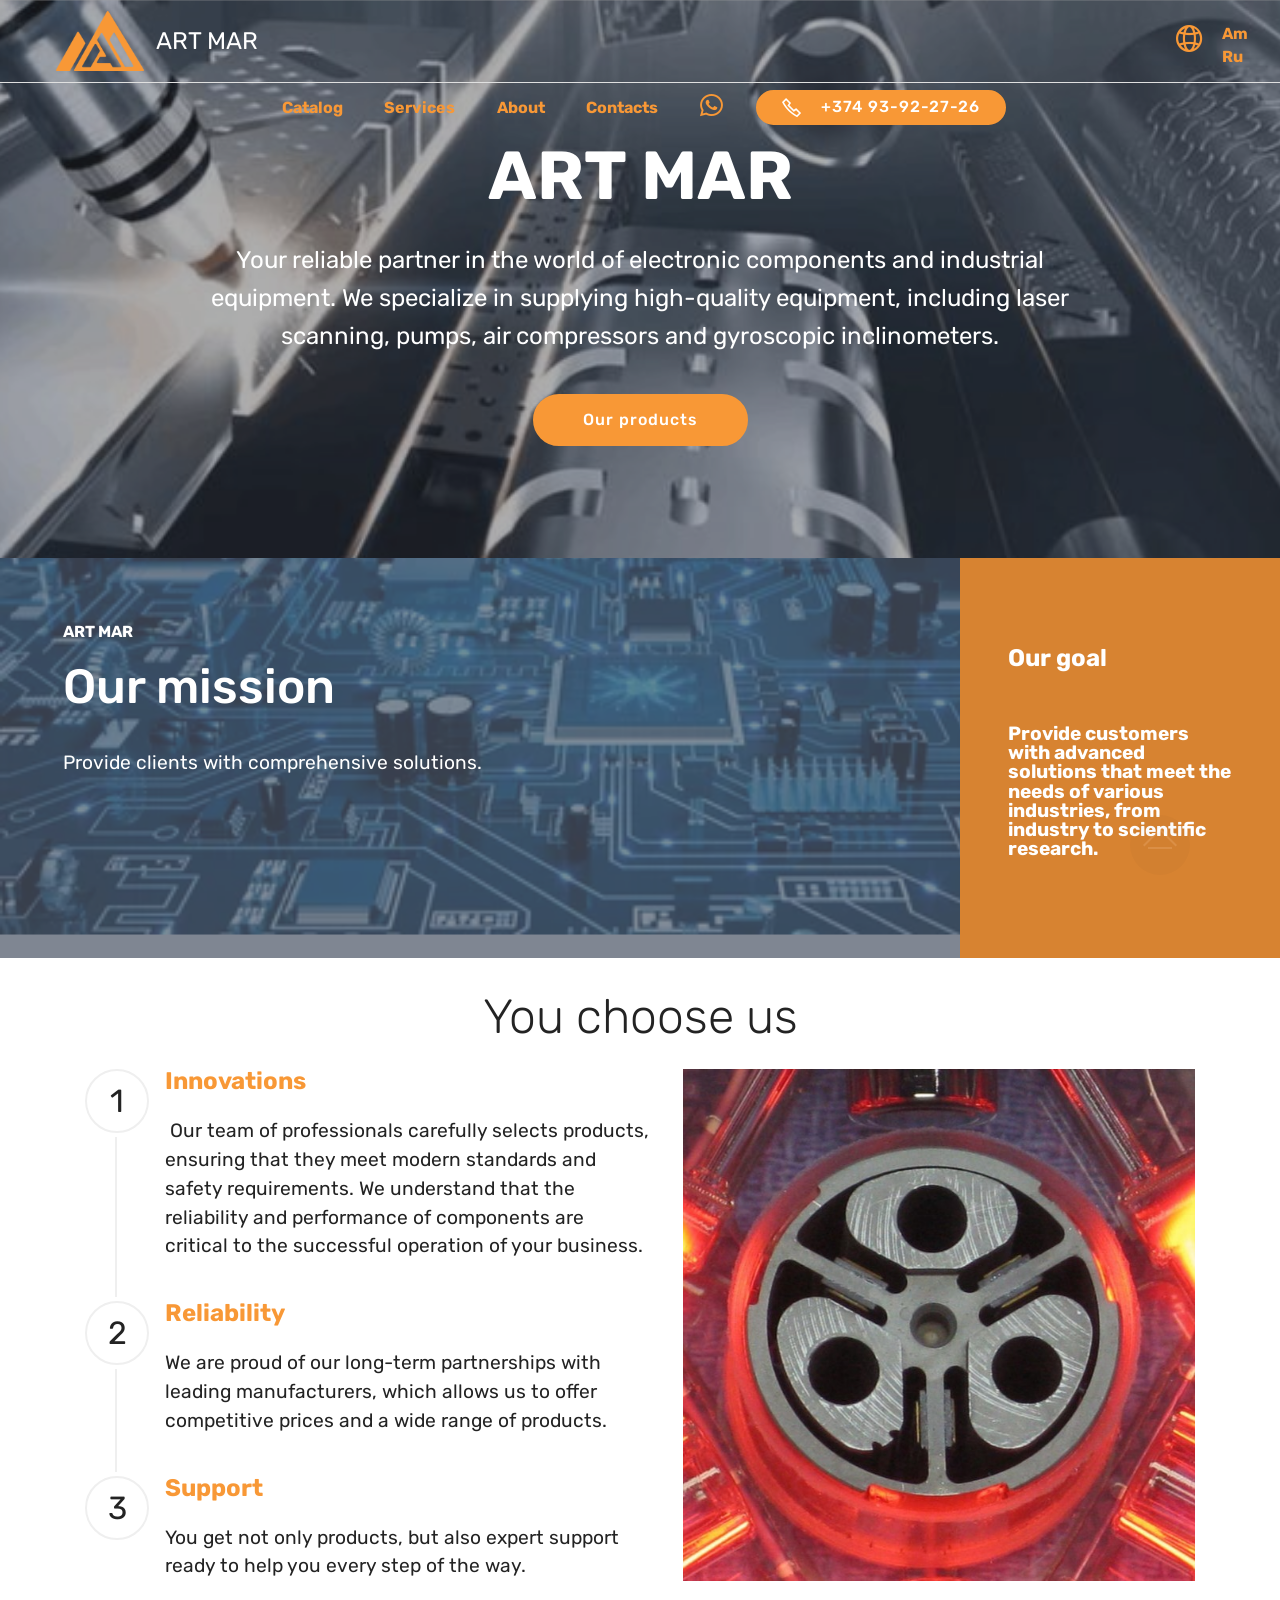
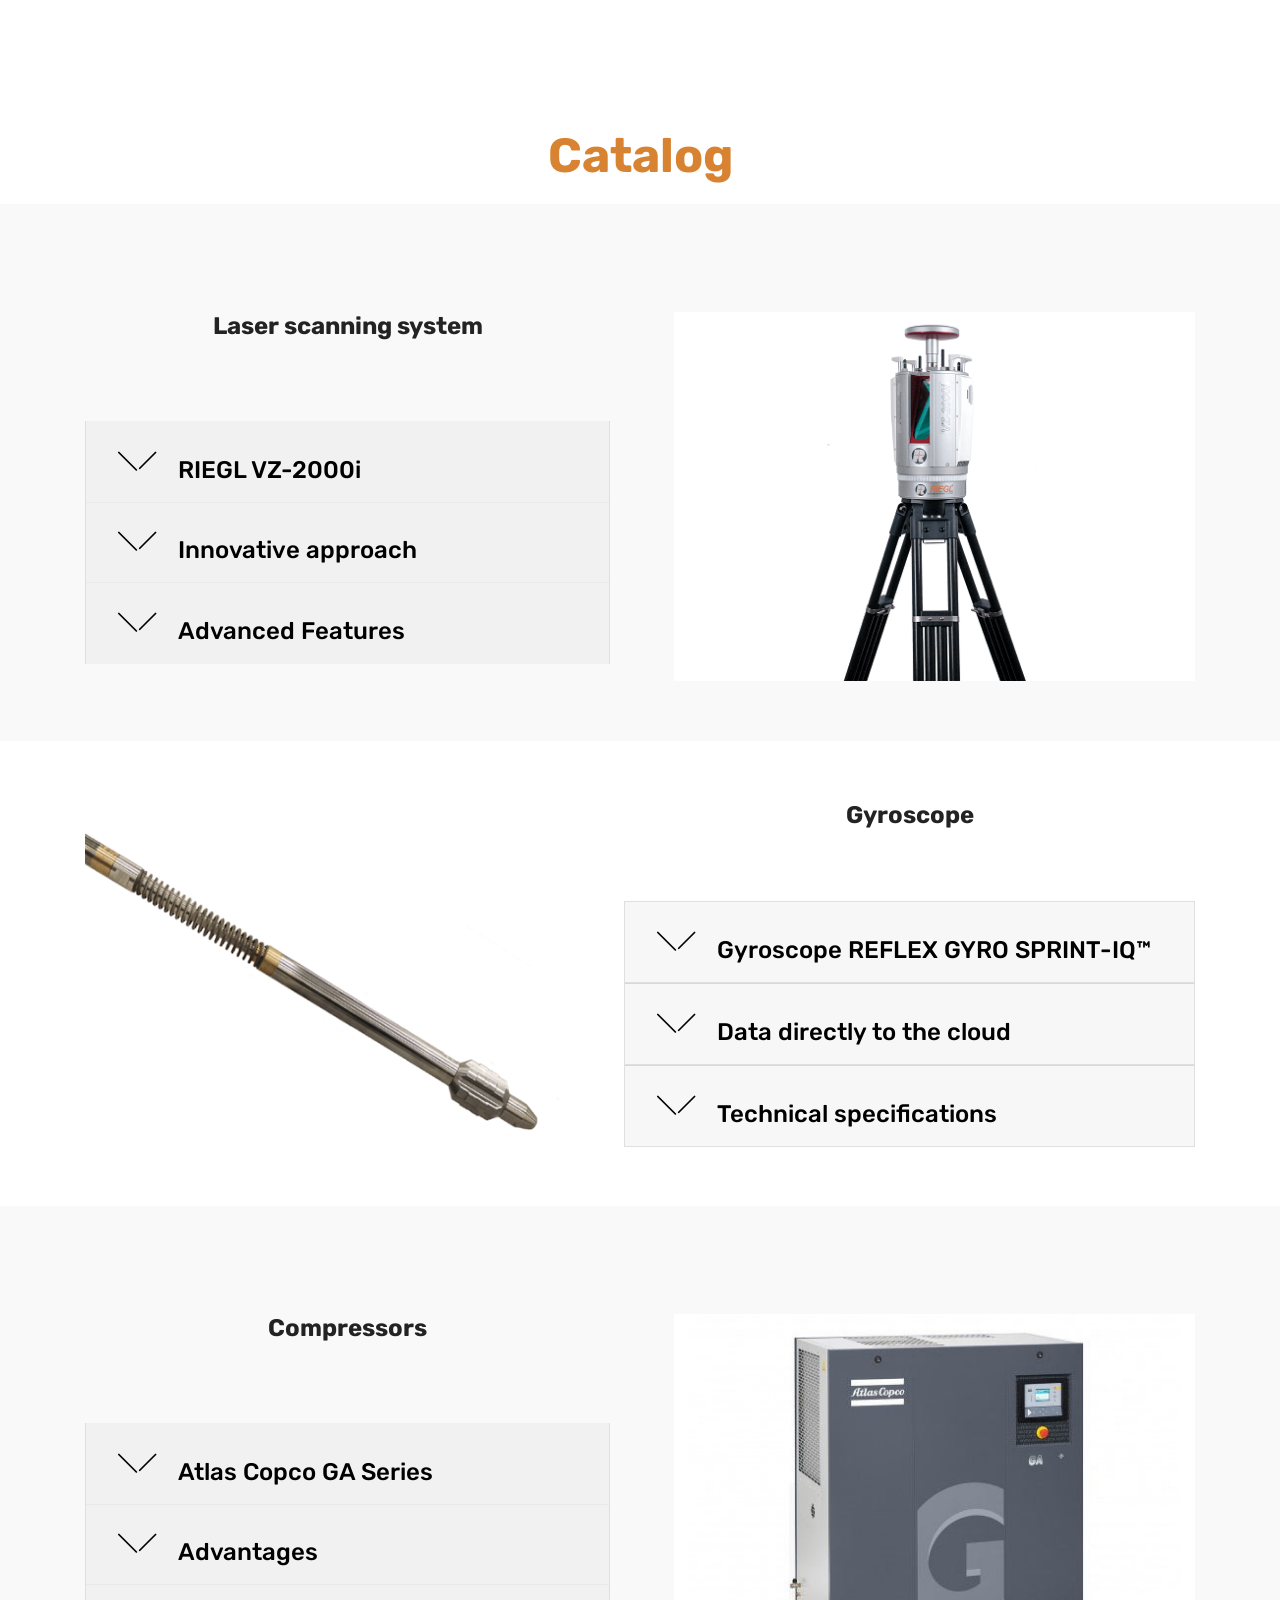
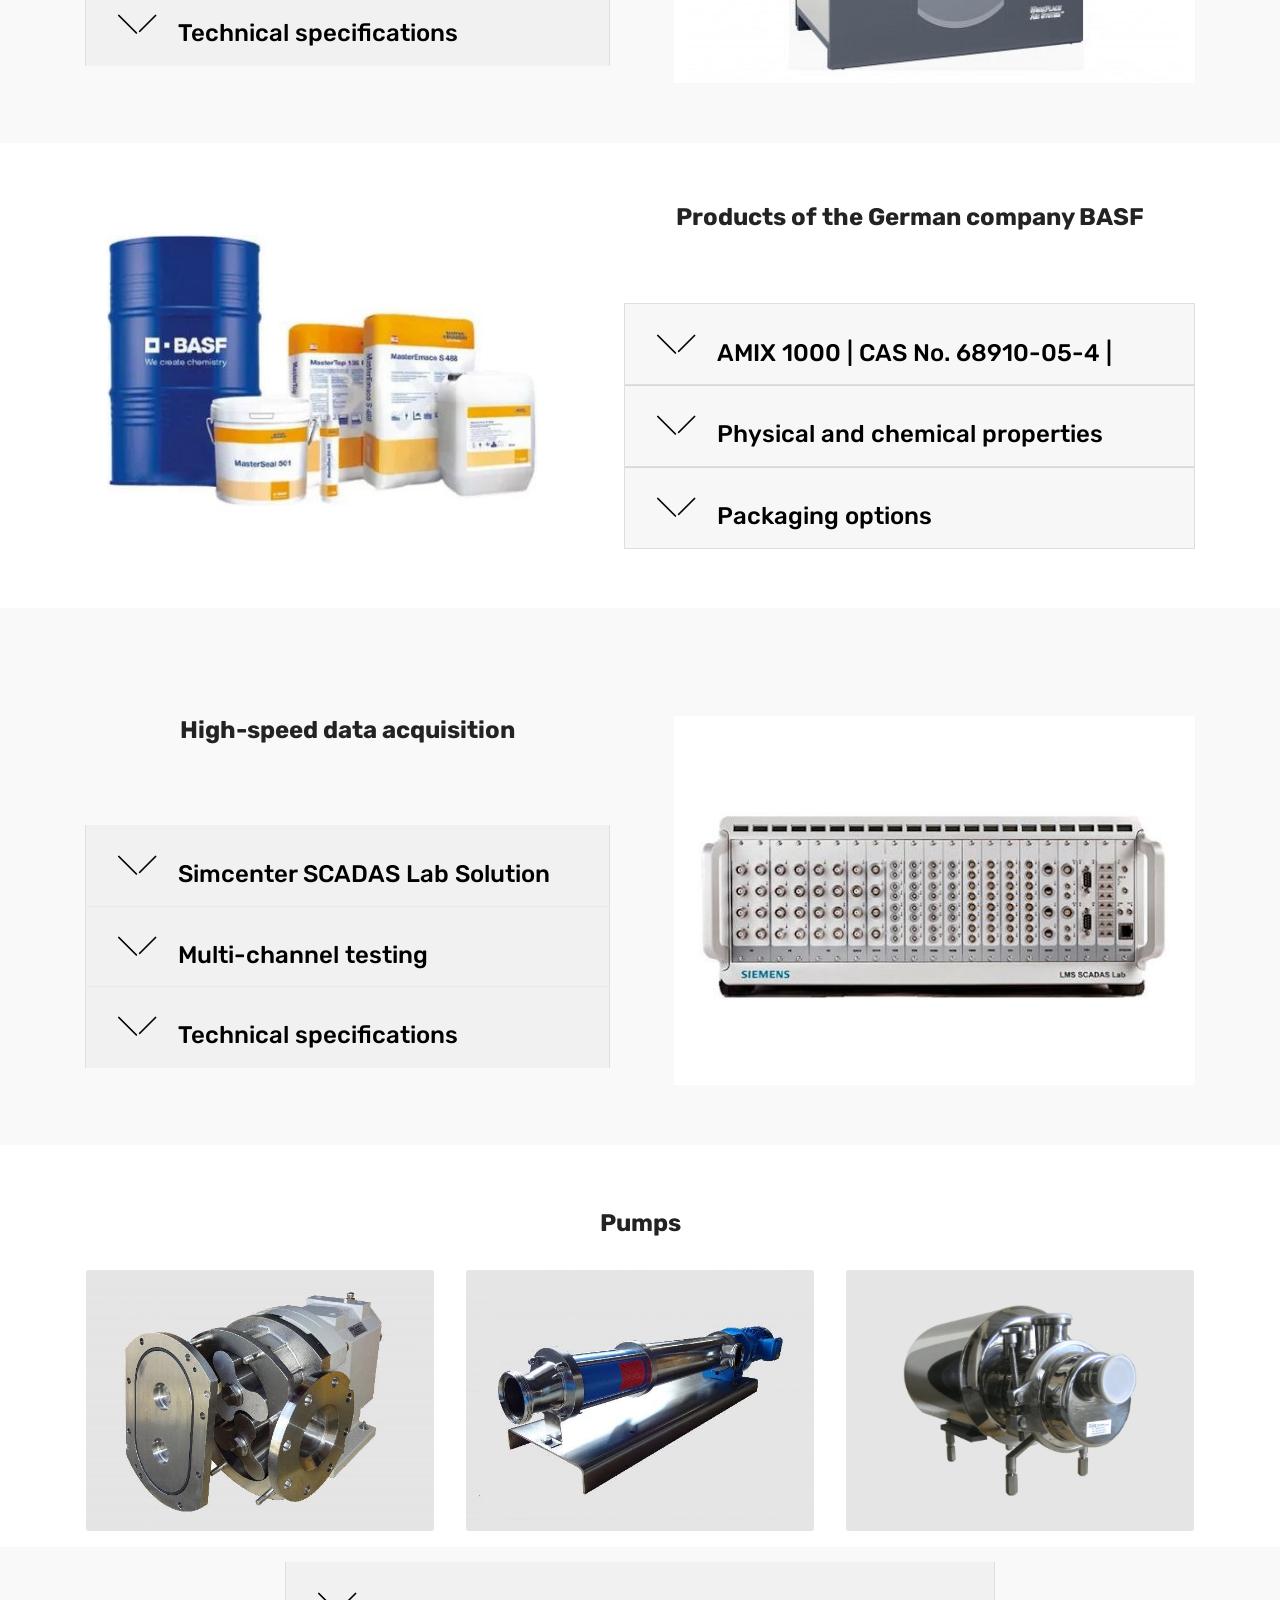
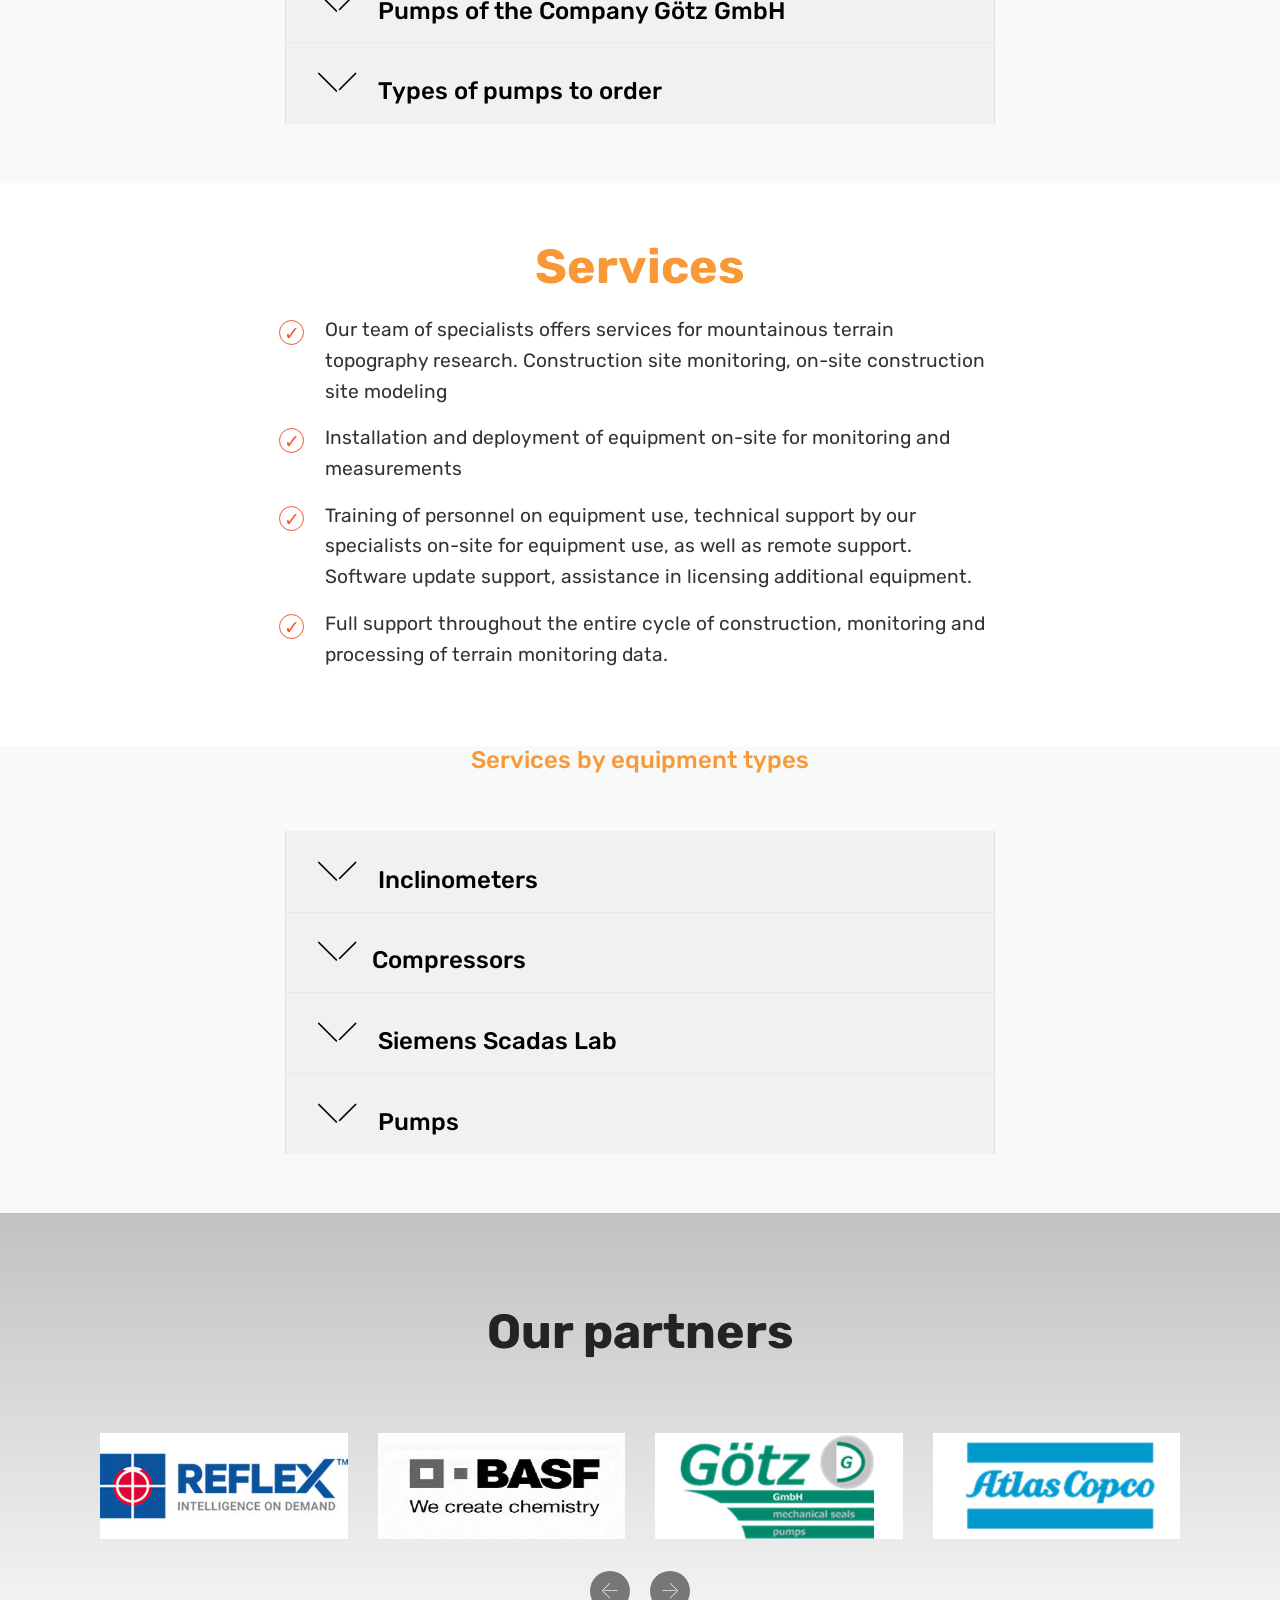
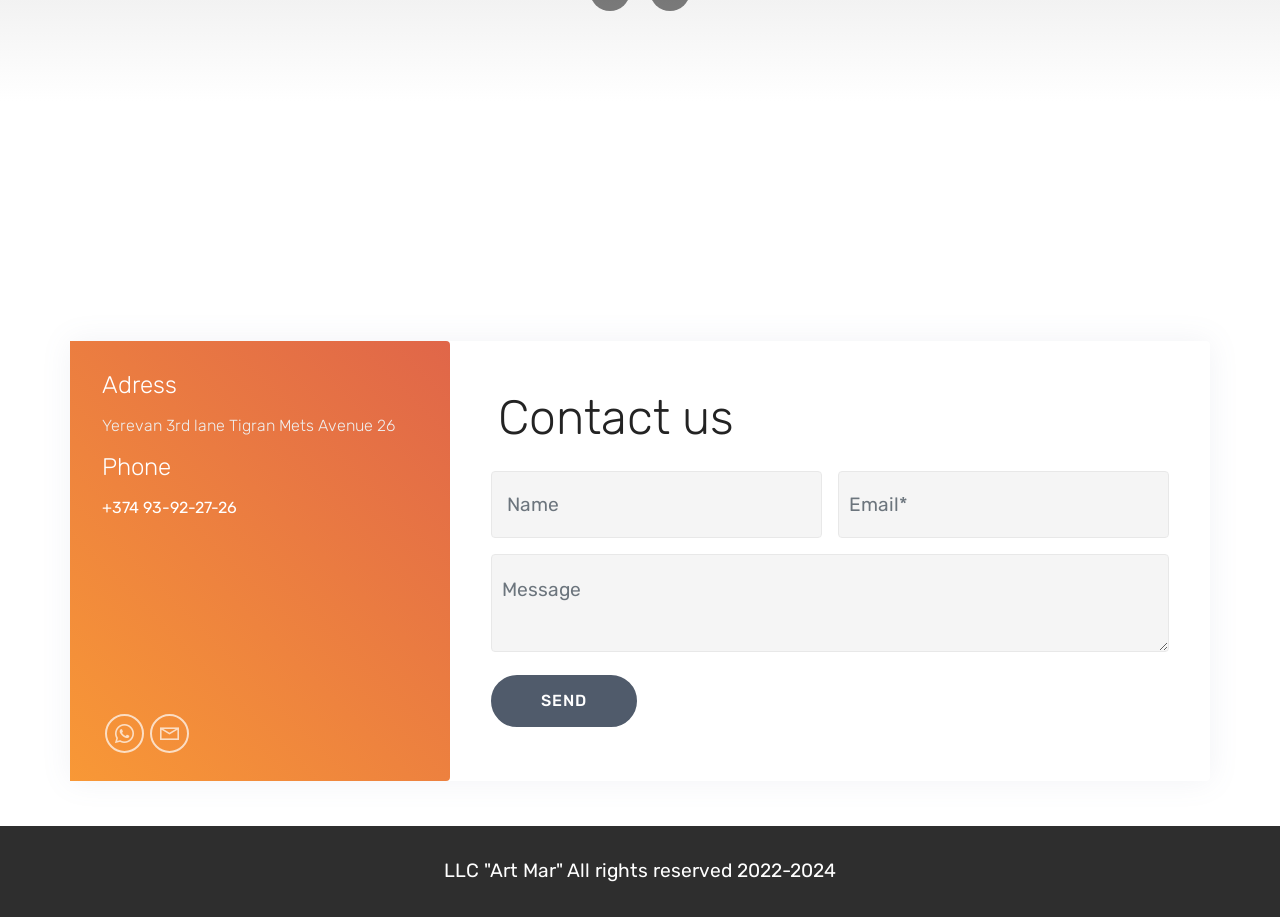
==== commit 1d2b28e1: "Fix brand link, page titles, html lang and heavy header images - Navbar brand linked to mobiri.se; n" ====
--- a/en/index.html
+++ b/en/index.html
@@ -1,5 +1,5 @@
 <!DOCTYPE html>
-<html  >
+<html lang="en">
 <head>
   <!-- Site made with Mobirise Website Builder v5.8.0, https://mobirise.com -->
   <meta charset="UTF-8">
@@ -10,7 +10,7 @@
   <meta name="description" content="Partner in the world of electronic components and industrial equipment. We specialize in supplying high-quality equipment, including laser scanning, pumps, air compressors and gyroscopic inclinometers.">
   
   
-  <title>АRT MAR</title>
+  <title>ART MAR</title>
   <link rel="stylesheet" href="assets/web/assets/mobirise-icons2/mobirise2.css">
   <link rel="stylesheet" href="assets/web/assets/mobirise-icons/mobirise-icons.css">
   <link rel="stylesheet" href="assets/bootstrap/css/bootstrap.min.css">
@@ -47,7 +47,7 @@
                             <img src="assets/images/untitled-2-121x84.png" alt="" style="height: 3.8rem;">
                         
                     </span>
-                    <span class="navbar-caption-wrap"><a href="https://mobiri.se" class="brand-link mbr-black text-white display-5">АRT MAR</a></span>
+                    <span class="navbar-caption-wrap"><a href="./" class="brand-link mbr-black text-white display-5">ART MAR</a></span>
                 </div>
             </div>
             <div class="menu-content-right">
--- a/en/assets/mobirise/css/mbr-additional.css
+++ b/en/assets/mobirise/css/mbr-additional.css
@@ -1369,7 +1369,7 @@
 .cid-twp7BubWns {
   padding-top: 135px;
   padding-bottom: 105px;
-  background-image: url("../../../assets/images/-1833x915.png");
+  background-image: url("../../../assets/images/header-bg.jpg");
 }
 .cid-twp7BubWns P {
   color: #767676;
--- a/en/assets/mobirise/css/mbr-additional.css
+++ b/en/assets/mobirise/css/mbr-additional.css
@@ -1369,7 +1369,7 @@
 .cid-twp7BubWns {
   padding-top: 135px;
   padding-bottom: 105px;
-  background-image: url("../../../assets/images/-1833x915.png");
+  background-image: url("../../../assets/images/header-bg.jpg");
 }
 .cid-twp7BubWns P {
   color: #767676;
